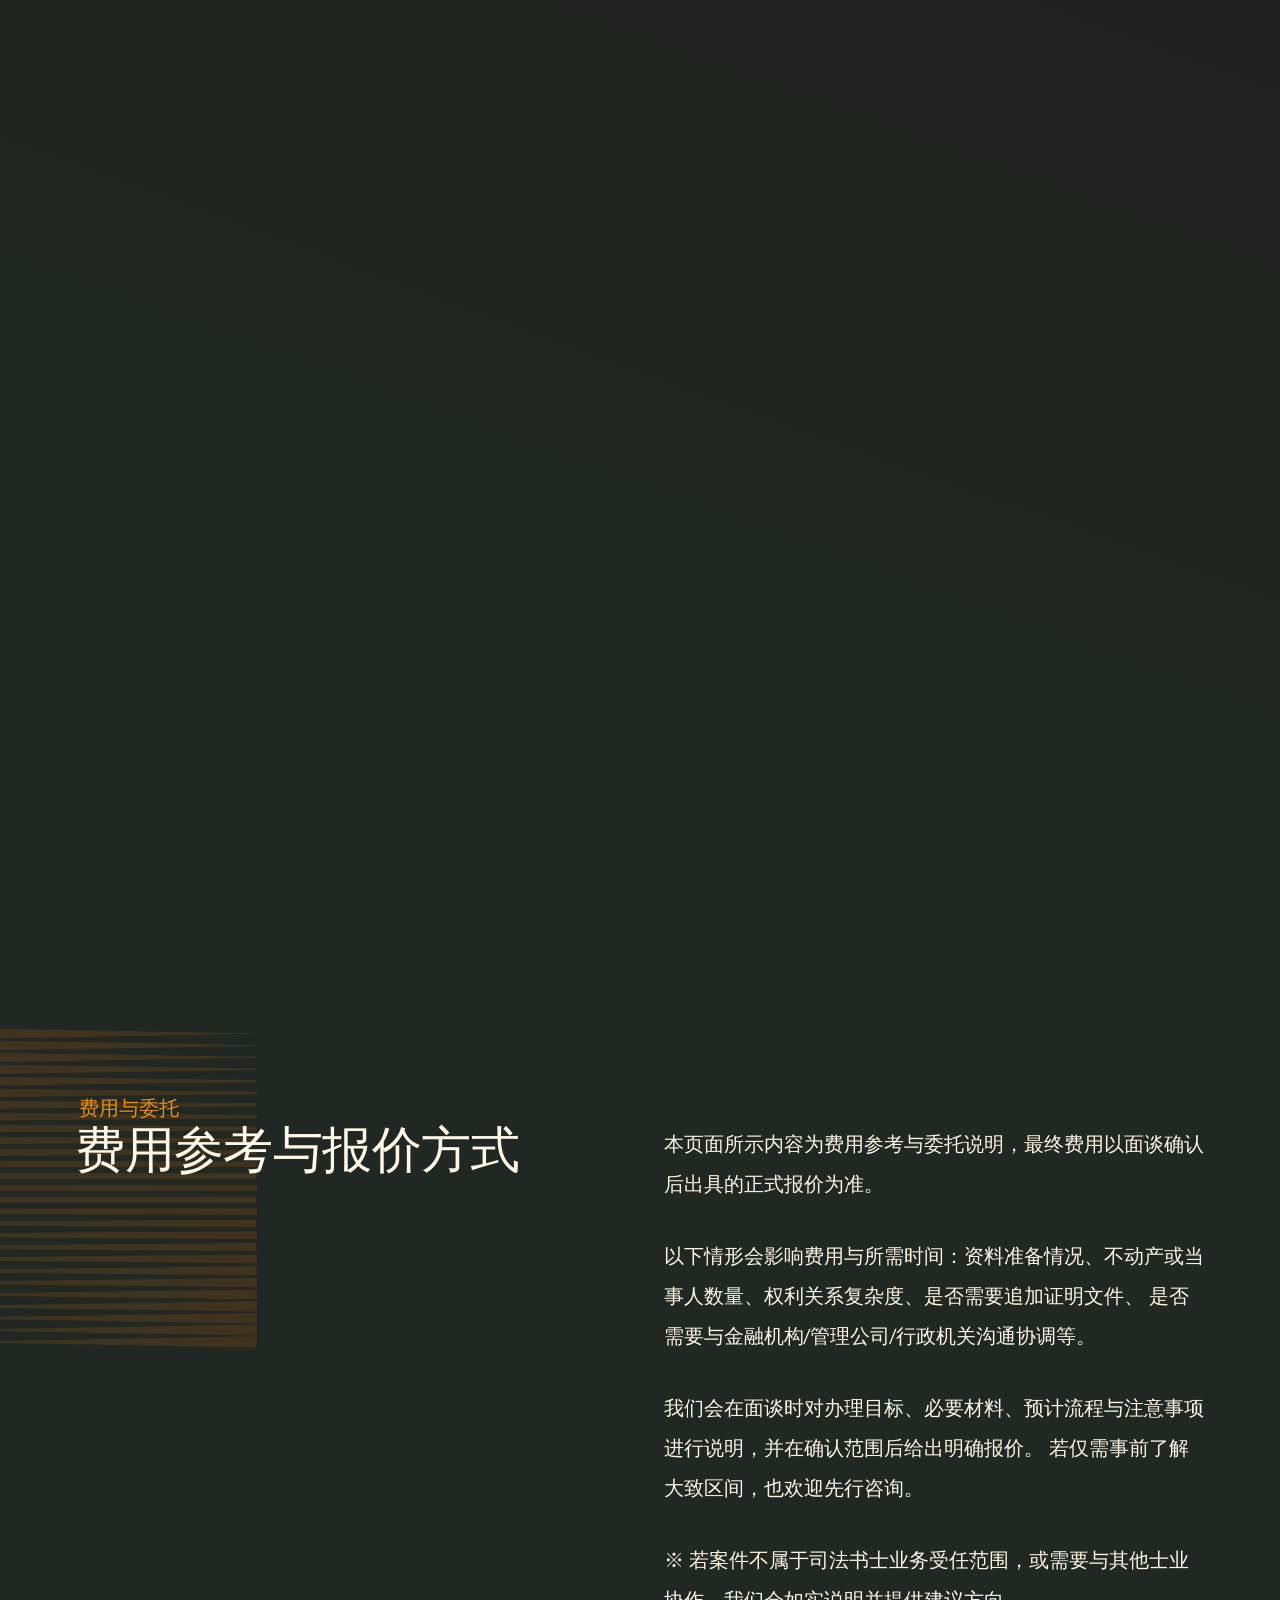
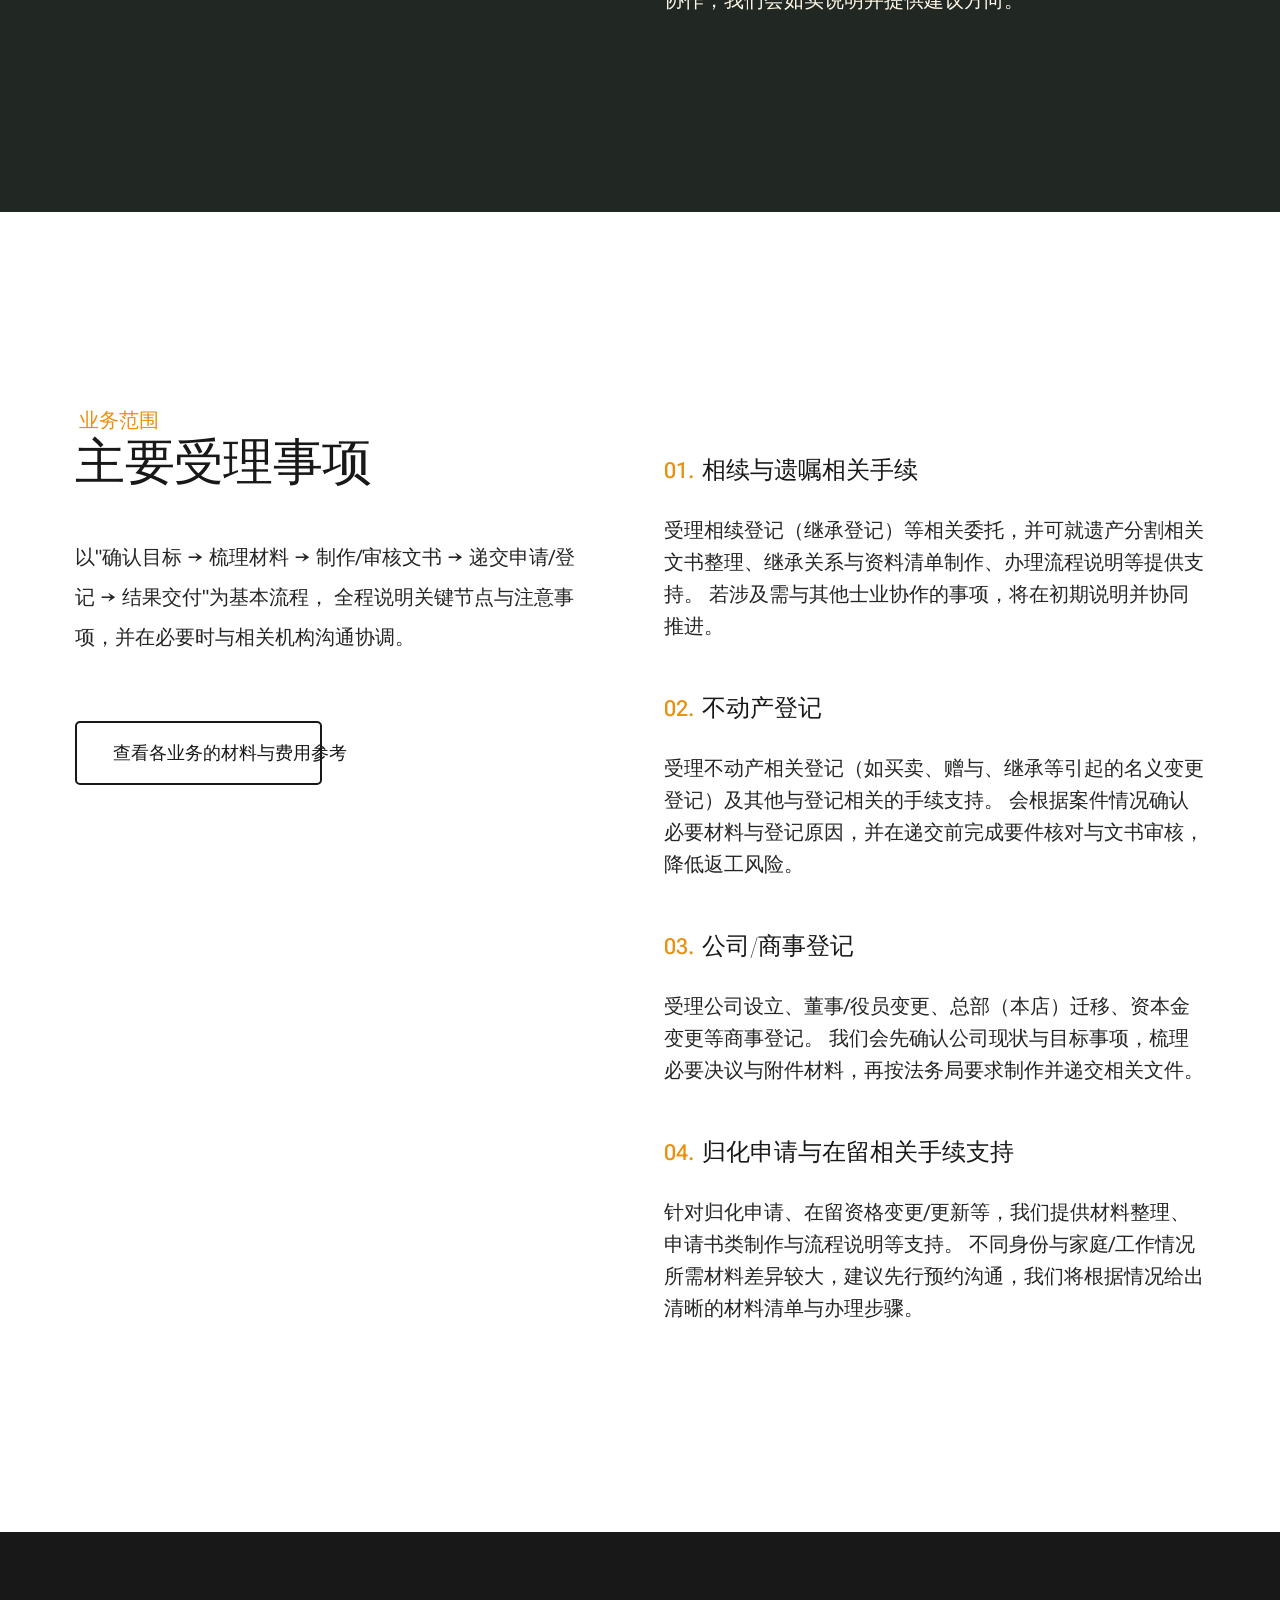
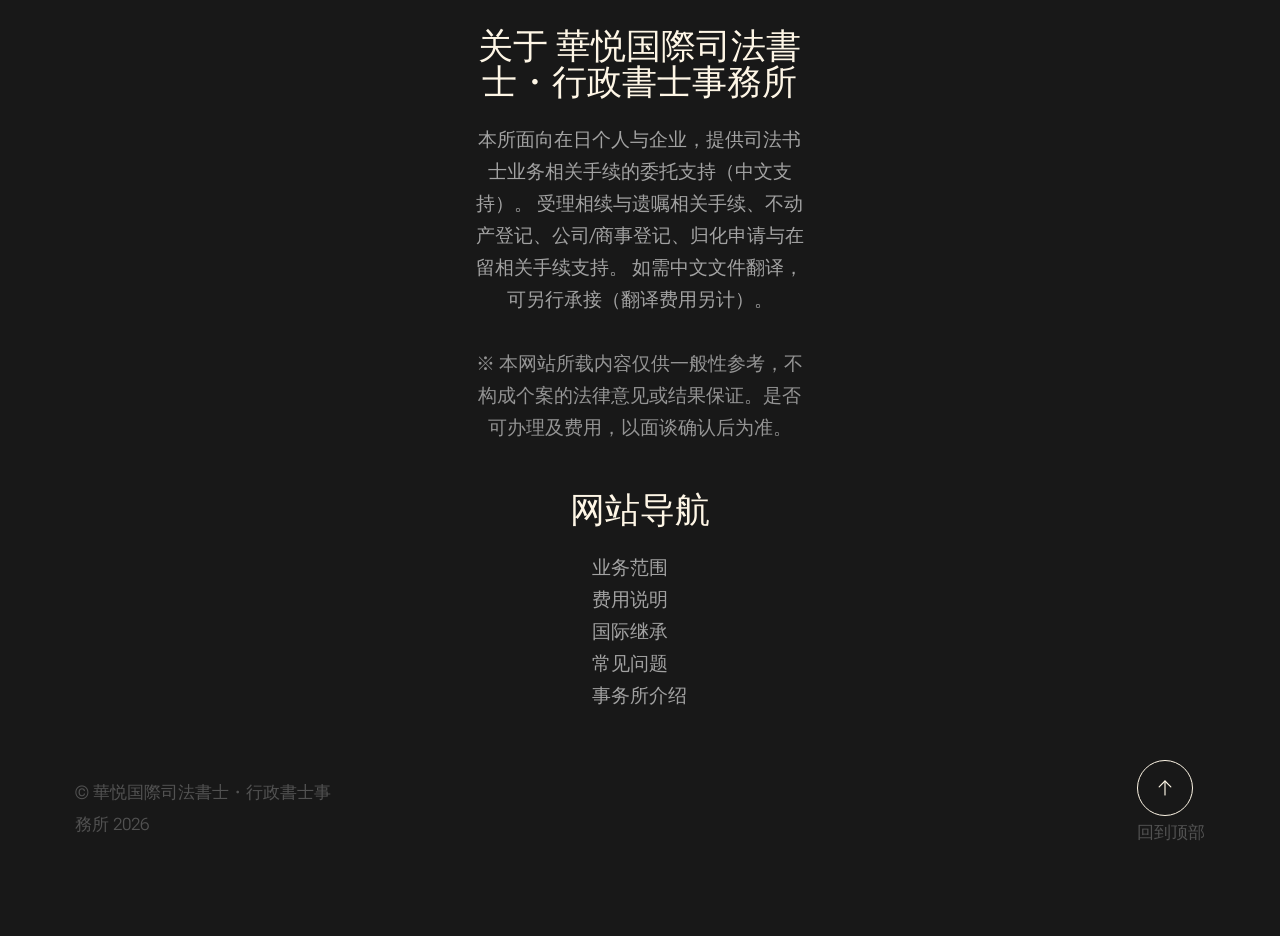
==== site/index.html @ 16d90169 "roolback test msg" ====
<!DOCTYPE html>
<html lang="zh-CN" class="no-js">
<head>

    <!-- basic page needs
    ================================================== -->
    <meta charset="utf-8">
    <meta name="viewport" content="width=device-width, initial-scale=1">

    <title>華悦国際司法書士・行政書士事務所 — 费用参考与委托说明</title>
    <meta name="description" content="華悦国際司法書士・行政書士事務所（中文支持）。提供相续/遗嘱、不动产登记、公司/商事登记、归化申请与在留手续等相关代理与委托支持。费用以面谈后报价为准。">
    <meta name="robots" content="index,follow">

    <script>
        document.documentElement.classList.remove('no-js');
        document.documentElement.classList.add('js');
    </script>

    <!-- CSS
    ================================================== -->
    <link rel="stylesheet" href="css/vendor.css">
    <link rel="stylesheet" href="css/styles.css">

    <!-- favicons
    ================================================== -->
    <link rel="apple-touch-icon" sizes="180x180" href="assets/images/apple-touch-icon.png">
    <link rel="icon" type="image/png" sizes="32x32" href="assets/images/favicon-32x32.png">
    <link rel="icon" type="image/png" sizes="16x16" href="assets/images/favicon-16x16.png">
    <link rel="manifest" href="site.webmanifest">

</head>

<body id="top">

    <!-- preloader
    ================================================== -->
    <div id="preloader">
        <div id="loader" class="dots-fade">
            <div></div>
            <div></div>
            <div></div>
        </div>
    </div>

    <!-- page wrap
    ================================================== -->
    <div id="page" class="s-pagewrap ss-home">

        <!-- # site header
        ================================================== -->
        <header class="s-header">

            <div class="row s-header__inner width-sixteen-col">

                <div class="s-header__block">
                    <div class="s-header__logo">
                        <a class="logo" href="index.html" aria-label="返回首页">
                            <!-- <img src="assets/images/logo.svg" alt="華悦国際司法書士・行政書士事務所"> -->
                            <img src="assets/images/kaetsu_panda_only.svg" alt="華悦国際司法書士・行政書士事務所 标识">
                        </a>
                    </div>

                    <a class="s-header__menu-toggle" href="#0" aria-label="打开菜单"><span><span lang="zh">菜单</span><span lang="ja">メニュー</span></span></a>
                </div> <!-- end s-header__block -->

                <nav class="s-header__nav" aria-label="主导航">

                    <ul class="s-header__menu-links">
                        <li class="current"><a href="index.html"><span lang="zh">首页</span><span lang="ja">ホーム</span></a></li>
                        <li><a href="services.html"><span lang="zh">业务范围</span><span lang="ja">業務範囲</span></a></li>
                        <li><a href="pricing.html"><span lang="zh">费用说明</span><span lang="ja">料金案内</span></a></li>
                        <li><a href="inheritance-international.html"><span lang="zh">国际继承</span><span lang="ja">国際相続</span></a></li>
                        <li><a href="faq.html"><span lang="zh">常见问题</span><span lang="ja">よくある質問</span></a></li>
                        <li><a href="office.html"><span lang="zh">事务所介绍</span><span lang="ja">事務所紹介</span></a></li>
                    </ul>

                    <div class="s-header__contact">
                        <a href="#0" class="btn btn--primary s-header__contact-btn" data-open-consult><span lang="zh">立即咨询</span><span lang="ja">ご相談はこちら</span></a>
                        <button class="lang-switch" type="button"><svg viewBox="0 0 36 36" xmlns="http://www.w3.org/2000/svg"><defs><clipPath id="fc"><circle cx="18" cy="18" r="18"/></clipPath></defs><g clip-path="url(#fc)"><rect x="0" y="0" width="18" height="36" fill="#de2910"/><polygon points="7,6 8.2,9.7 12,9.7 8.9,12 10,15.7 7,13.3 4,15.7 5.1,12 2,9.7 5.8,9.7" fill="#ffde00"/><rect x="18" y="0" width="18" height="36" fill="#fff"/><circle cx="27" cy="18" r="6" fill="#bc002d"/></g></svg></button>
                    </div>

                </nav> <!-- end s-header__nav -->

            </div> <!-- end s-header__inner -->

        </header> <!-- end s-header -->

        <!-- # site main content
        ================================================== -->
        <section id="content" class="s-content">

            <!-- intro
            ----------------------------------------------- -->
            <section id="intro" class="s-intro">

                <div class="row s-intro__content width-sixteen-col">

                    <div class="column lg-12 s-intro__content-inner grid-block">

                        <div class="s-intro__content-text">
                            <div class="s-intro__content-pretitle text-pretitle s-intro__content-title">華悦国際司法書士・行政書士事務所</div>
                        </div> <!-- s-intro__content-text -->

                        <div class="s-intro__content-media">
                            <div class="s-intro__content-media-inner">
                                <!-- <img src="assets/images/intro.jpg" srcset="assets/images/intro.jpg 1x, assets/images/intro.jpg 2x" alt="事务所形象照片"> -->
                                <div class="lines">

                                </div>
                            </div>
                        </div> <!-- s-intro__content-media -->

                        <div class="s-intro__scroll-down">
                            <a href="#about" class="smoothscroll" aria-label="向下滚动了解更多">
                                <div class="scroll-icon">
                                    <svg xmlns="http://www.w3.org/2000/svg" viewBox="0 0 24 24" width="36" height="36" fill="none" stroke="#97b34a" stroke-width="1" stroke-linecap="round" stroke-linejoin="round"><polyline points="7 13 12 18 17 13"></polyline><line x1="12" y1="18" x2="12" y2="6"></line></svg>
                                </div>
                            </a>
                            <!-- <span>我们将协助您解决公司设立、继承等身边常见的法律问题。</span> -->
                        </div> <!-- s-intro__scroll-down -->

                        <div class="s-intro__scroll-down">
                            <a class="marginTop60"><span lang="zh">我们将协助您解决公司设立、继承等身边常见的法律问题。</span><span lang="ja">会社設立・相続など、身近な法律問題の解決をサポートいたします。</span></a>
                        </div>

                    </div> <!-- s-intro__content-inner -->

                </div> <!-- s-intro__content -->

            </section> <!-- end s-intro -->

            <!-- about
            ----------------------------------------------- -->
            <section id="about" class="s-about target-section">

                <div class="row s-about__content width-sixteen-col">
                    <div class="column grid-block grid-section-split">

                        <img src="assets/images/geometric_shape.svg" alt="" class="s-about__content-imgbg">

                        <div class="section-header grid-section-split__header">
                            <div class="text-pretitle"><span lang="zh">费用与委托</span><span lang="ja">料金とご依頼</span></div>
                            <h2 class="text-display-title">
                                <span lang="zh">费用参考与报价方式</span><span lang="ja">料金の目安とお見積り方法</span>
                            </h2>
                        </div> <!-- end section-header -->

                        <div class="s-about__content-main grid-section-split__primary">
                            <p class="attention-getter">
                                <span lang="zh">本页面所示内容为费用参考与委托说明，最终费用以面谈确认后出具的正式报价为准。</span><span lang="ja">本ページの内容は料金の目安とご依頼に関する説明です。最終的な料金は面談確認後の正式なお見積りに基づきます。</span>
                            </p>

                            <p class="attention-getter">
                                <span lang="zh">以下情形会影响费用与所需时间：资料准备情况、不动产或当事人数量、权利关系复杂度、是否需要追加证明文件、
                                是否需要与金融机构/管理公司/行政机关沟通协调等。</span><span lang="ja">以下の事情により、料金と所要時間が変動します：資料の準備状況、不動産または当事者の数、権利関係の複雑さ、追加証明書類の要否、金融機関・管理会社・行政機関との連絡調整の要否など。</span>
                            </p>

                            <p class="attention-getter">
                                <span lang="zh">我们会在面谈时对办理目标、必要材料、预计流程与注意事项进行说明，并在确认范围后给出明确报价。
                                若仅需事前了解大致区间，也欢迎先行咨询。</span><span lang="ja">面談時に手続きの目的、必要書類、予定される流れと注意事項をご説明し、範囲確認後に明確なお見積りをご提示いたします。事前におおよその目安をお知りになりたい場合も、お気軽にご相談ください。</span>
                            </p>

                            <p class="attention-getter" style="margin-bottom: 0;">
                                <span lang="zh">※ 若案件不属于司法书士业务受任范围，或需要与其他士业协作，我们会如实说明并提供建议方向。</span><span lang="ja">※ 案件が司法書士の業務受任範囲外の場合、または他士業との連携が必要な場合は、その旨をご説明し、適切な方向をご案内いたします。</span>
                            </p>
                        </div> <!-- end s-about__content-main -->


                    </div> <!-- content-inner -->
                </div>

            </section> <!-- end s-about -->

            <!-- expertise
            ----------------------------------------------- -->
            <section id="expertise" class="s-expertise">

                <div class="row s-expertise__content width-sixteen-col">
                    <div class="column xl-12 grid-block grid-section-split">

                        <div class="section-header grid-section-split__header">
                            <div class="text-pretitle"><span lang="zh">业务范围</span><span lang="ja">業務範囲</span></div>
                            <h2 class="text-display-title">
                                <span lang="zh">主要受理事项</span><span lang="ja">主な取扱業務</span>
                            </h2>

                            <p class="lead">
                                <span lang="zh">以"确认目标 → 梳理材料 → 制作/审核文书 → 递交申请/登记 → 结果交付"为基本流程，
                                全程说明关键节点与注意事项，并在必要时与相关机构沟通协调。</span><span lang="ja">「目標確認 → 資料整理 → 書類作成・審査 → 申請・登記提出 → 結果交付」を基本フローとし、各段階でのポイントと注意事項をご説明し、必要に応じて関係機関との連絡調整を行います。</span>
                            </p>
                        </div> <!-- end section-header -->

                        <div class="s-expertise__content-main grid-section-split__primary">

                            <div class="grid-list-items list-items show-ctr">
                                <div class="grid-list-items__item list-items__item">
                                    <div class="grid-list-items__title list-items__item-header">
                                        <h3 class="list-items__item-title"><span lang="zh">相续与遗嘱相关手续</span><span lang="ja">相続・遺言関連手続き</span></h3>
                                    </div>
                                    <div class="grid-list-items__text list-items__item-text">
                                        <p>
                                            <span lang="zh">受理相续登记（继承登记）等相关委托，并可就遗产分割相关文书整理、继承关系与资料清单制作、办理流程说明等提供支持。
                                            若涉及需与其他士业协作的事项，将在初期说明并协同推进。</span><span lang="ja">相続登記等のご依頼を承り、遺産分割関連書類の整理、相続関係と資料リストの作成、手続きの流れのご説明などをサポートいたします。他士業との連携が必要な場合は、初期段階でご説明し、協力して進めます。</span>
                                        </p>
                                    </div>
                                </div> <!-- list-item -->

                                <div class="grid-list-items__item list-items__item">
                                    <div class="grid-list-items__title list-items__item-header">
                                        <h3 class="list-items__item-title"><span lang="zh">不动产登记</span><span lang="ja">不動産登記</span></h3>
                                    </div>
                                    <div class="grid-list-items__text list-items__item-text">
                                        <p>
                                            <span lang="zh">受理不动产相关登记（如买卖、赠与、继承等引起的名义变更登记）及其他与登记相关的手续支持。
                                            会根据案件情况确认必要材料与登记原因，并在递交前完成要件核对与文书审核，降低返工风险。</span><span lang="ja">不動産関連の登記（売買・贈与・相続等による名義変更登記など）およびその他の登記関連手続きをサポートいたします。案件の状況に応じて必要書類と登記原因を確認し、提出前に要件チェックと書類審査を行い、やり直しのリスクを低減します。</span>
                                        </p>
                                    </div>
                                </div> <!-- list-expertise__item -->

                                <div class="grid-list-items__item list-items__item">
                                    <div class="grid-list-items__title list-items__item-header">
                                        <h3 class="list-items__item-title"><span lang="zh">公司/商事登记</span><span lang="ja">会社・商業登記</span></h3>
                                    </div>
                                    <div class="grid-list-items__text list-items__item-text">
                                        <p>
                                            <span lang="zh">受理公司设立、董事/役员变更、总部（本店）迁移、资本金变更等商事登记。
                                            我们会先确认公司现状与目标事项，梳理必要决议与附件材料，再按法务局要求制作并递交相关文件。</span><span lang="ja">会社設立、取締役・役員変更、本店移転、資本金変更等の商業登記を承ります。まず会社の現状と目的事項を確認し、必要な決議と添付書類を整理した上で、法務局の要件に従い関連書類を作成・提出いたします。</span>
                                        </p>
                                    </div>
                                </div> <!-- list-expertise__item -->

                                <div class="grid-list-items__item list-items__item">
                                    <div class="grid-list-items__title list-items__item-header">
                                        <h3 class="list-items__item-title"><span lang="zh">归化申请与在留相关手续支持</span><span lang="ja">帰化申請・在留関連手続きサポート</span></h3>
                                    </div>
                                    <div class="grid-list-items__text list-items__item-text">
                                        <p>
                                            <span lang="zh">针对归化申请、在留资格变更/更新等，我们提供材料整理、申请书类制作与流程说明等支持。
                                            不同身份与家庭/工作情况所需材料差异较大，建议先行预约沟通，我们将根据情况给出清晰的材料清单与办理步骤。</span><span lang="ja">帰化申請、在留資格の変更・更新等について、資料整理、申請書類の作成、手続きの流れのご説明などをサポートいたします。身分や家庭・就業状況により必要書類が大きく異なるため、事前のご予約をお勧めします。状況に応じて明確な書類リストと手続きの手順をご案内いたします。</span>
                                        </p>
                                    </div>
                                </div> <!-- list-expertise__item -->

                            </div> <!-- grid-list-items -->
                        </div> <!-- end s-expertise__content-main -->

                        <div class="s-expertise__content-btn grid-section-split__bottom">
                            <a href="services.html" class="btn btn--stroke u-fullwidth"><span lang="zh">查看各业务的材料与费用参考</span><span lang="ja">各業務の必要書類と料金の目安を見る</span></a>
                        </div> <!-- end s-expertise__content-btn -->

                    </div> <!-- end grid-block-->
                </div> <!-- end s-expertise__content -->

            </section> <!-- end s-expertise -->

            <!-- clients
            ----------------------------------------------- -->

        </section> <!-- s-content-->

        <!-- # cta
        ================================================== -->

        <!-- # journal
        ================================================== -->

        <!-- # footer
        ================================================== -->
        <footer class="s-footer">
            <div class="row s-footer__content">
                <div class="column xl-6 lg-6 md-12 s-footer__block s-footer__about">
                    <h3><span lang="zh">关于 華悦国際司法書士・行政書士事務所</span><span lang="ja">華悦国際司法書士・行政書士事務所について</span></h3>
                    <p>
                        <span lang="zh">本所面向在日个人与企业，提供司法书士业务相关手续的委托支持（中文支持）。
                        受理相续与遗嘱相关手续、不动产登记、公司/商事登记、归化申请与在留相关手续支持。
                        如需中文文件翻译，可另行承接（翻译费用另计）。</span><span lang="ja">当事務所は在日の個人および企業向けに、司法書士業務関連手続きの受託サポートを提供しております（中国語対応可）。相続・遺言関連手続き、不動産登記、会社・商業登記、帰化申請・在留関連手続きサポートを承ります。中国語文書の翻訳も別途承ります（翻訳費用は別途）。</span>
                    </p>
                    <p style="margin-top: 0.75rem; opacity: 0.9;">
                        <span lang="zh">※ 本网站所载内容仅供一般性参考，不构成个案的法律意见或结果保证。是否可办理及费用，以面谈确认后为准。</span><span lang="ja">※ 本ウェブサイトの内容は一般的な参考情報であり、個別案件の法的助言や結果を保証するものではありません。対応可否および料金は面談確認後に確定します。</span>
                    </p>
                </div>
                <div class="column xl-3 lg-6 md-12 s-footer__block s-footer__site-links">
                <h3><span lang="zh">网站导航</span><span lang="ja">サイトナビ</span></h3>
                <ul class="link-list">
                    <li><a href="services.html"><span lang="zh">业务范围</span><span lang="ja">業務範囲</span></a></li>
                    <li><a href="pricing.html"><span lang="zh">费用说明</span><span lang="ja">料金案内</span></a></li>
                    <li><a href="inheritance-international.html"><span lang="zh">国际继承</span><span lang="ja">国際相続</span></a></li>
                    <li><a href="faq.html"><span lang="zh">常见问题</span><span lang="ja">よくある質問</span></a></li>
                    <li><a href="office.html"><span lang="zh">事务所介绍</span><span lang="ja">事務所紹介</span></a></li>
                </ul>
                </div>
            </div>

            <div class="row s-footer__bottom">
                <div class="column xl-6 lg-12">
                    <p class="ss-copyright">
                        <span>© 華悦国際司法書士・行政書士事務所 2026</span>
                    </p>
                </div>

                <div class="ss-go-top">
                    <a class="smoothscroll" title="回到顶部" href="#top" aria-label="回到顶部">
                        <svg xmlns="http://www.w3.org/2000/svg" viewBox="0 0 24 24" width="36" height="36" fill="none" stroke="#ffffff" stroke-width="1" stroke-linecap="round" stroke-linejoin="round"><polyline points="17 11 12 6 7 11"></polyline><line x1="12" y1="18" x2="12" y2="6"></line></svg>
                    </a>
                    <span><span lang="zh">回到顶部</span><span lang="ja">トップへ戻る</span></span>
                </div> <!-- end ss-go-top -->
            </div>

        </footer> <!-- end s-footer -->

    </div> <!-- end page-wrap -->

    <!-- Java Script
    ================================================== -->
    <script src="js/plugins.js"></script>
    <script src="js/main.js"></script>
    <script src="js/i18n-switch.js"></script>

</body>
</html>
---- site/css/vendor.css ----
/* ===================================================================
 * Monica Third-party Stylesheets
 * Template Ver. 1.0.0
 * 12-13-2022
 * -------------------------------------------------------------------
 *
 * TOC:
 * # PrismJS
 * # Swiper
 *
 * ------------------------------------------------------------------- */


/* ===================================================================
 * # PrismJS 1.20.0
 *   https://prismjs.com/download.html#themes=prism-okaidia&languages=markup+css+clike+javascript+markup-templating+php 
 *   
 *   okaidia theme for JavaScript, CSS and HTML
 *   Loosely based on Monokai textmate theme by http://www.monokai.nl/
 *   @author ocodia
 * ------------------------------------------------------------------- */
code[class*=language-],
pre[class*=language-] {
  color          : #f8f8f2;
  background     : none;
  text-shadow    : 0 1px rgba(0, 0, 0, 0.3);
  font-family    : var(--font-mono);
  font-size      : calc(var(--text-size) * 0.9444);
  text-align     : left;
  white-space    : pre;
  word-spacing   : normal;
  word-break     : normal;
  word-wrap      : normal;
  line-height    : var(--vspace-1);
  -moz-tab-size  : 4;
  -o-tab-size    : 4;
  tab-size       : 4;
  -webkit-hyphens: none;
  -ms-hyphens    : none;
  hyphens        : none;
}

/* Code blocks */
pre[class*=language-] {
  padding : var(--vspace-0_5) 0 var(--vspace-1);
  margin  : var(--vspace-1) 0;
  overflow: auto;
}

:not(pre)>code[class*=language-],
pre[class*=language-] {
  background: #272822;
}

/* Inline code */
:not(pre)>code[class*=language-] {
  padding    : 0.1em;
  white-space: normal;
}

.token.comment,
.token.prolog,
.token.doctype,
.token.cdata {
  color: slategray;
}

.token.punctuation {
  color: #f8f8f2;
}

.token.namespace {
  opacity: 0.7;
}

.token.property,
.token.tag,
.token.constant,
.token.symbol,
.token.deleted {
  color: #f92672;
}

.token.boolean,
.token.number {
  color: #ae81ff;
}

.token.selector,
.token.attr-name,
.token.string,
.token.char,
.token.builtin,
.token.inserted {
  color: #a6e22e;
}

.token.operator,
.token.entity,
.token.url,
.language-css .token.string,
.style .token.string,
.token.variable {
  color: #f8f8f2;
}

.token.atrule,
.token.attr-value,
.token.function,
.token.class-name {
  color: #e6db74;
}

.token.keyword {
  color: #66d9ef;
}

.token.regex,
.token.important {
  color: #fd971f;
}

.token.important,
.token.bold {
  font-weight: bold;
}

.token.italic {
  font-style: italic;
}

.token.entity {
  cursor: help;
}



/* ===================================================================
 * # Swiper 6.4.5
 *   Most modern mobile touch slider and framework with hardware accelerated transitions
 *   https://swiperjs.com
 *
 *   Copyright 2014-2020 Vladimir Kharlampidi
 *
 *   Released under the MIT License
 *
 *   Released on: December 18, 2020
 * ------------------------------------------------------------------- */
@font-face {
  font-family: "swiper-icons";
  src        : url("data:application/font-woff;charset=utf-8;base64, [base64]//wADZ2x5ZgAAAywAAADMAAAD2MHtryVoZWFkAAABbAAAADAAAAA2E2+eoWhoZWEAAAGcAAAAHwAAACQC9gDzaG10eAAAAigAAAAZAAAArgJkABFsb2NhAAAC0AAAAFoAAABaFQAUGG1heHAAAAG8AAAAHwAAACAAcABAbmFtZQAAA/gAAAE5AAACXvFdBwlwb3N0AAAFNAAAAGIAAACE5s74hXjaY2BkYGAAYpf5Hu/j+W2+MnAzMYDAzaX6QjD6/4//Bxj5GA8AuRwMYGkAPywL13jaY2BkYGA88P8Agx4j+/8fQDYfA1AEBWgDAIB2BOoAeNpjYGRgYNBh4GdgYgABEMnIABJzYNADCQAACWgAsQB42mNgYfzCOIGBlYGB0YcxjYGBwR1Kf2WQZGhhYGBiYGVmgAFGBiQQkOaawtDAoMBQxXjg/wEGPcYDDA4wNUA2CCgwsAAAO4EL6gAAeNpj2M0gyAACqxgGNWBkZ2D4/wMA+xkDdgAAAHjaY2BgYGaAYBkGRgYQiAHyGMF8FgYHIM3DwMHABGQrMOgyWDLEM1T9/w8UBfEMgLzE////P/5//f/V/xv+r4eaAAeMbAxwIUYmIMHEgKYAYjUcsDAwsLKxc3BycfPw8jEQA/[base64]/uznmfPFBNODM2K7MTQ45YEAZqGP81AmGGcF3iPqOop0r1SPTaTbVkfUe4HXj97wYE+yNwWYxwWu4v1ugWHgo3S1XdZEVqWM7ET0cfnLGxWfkgR42o2PvWrDMBSFj/IHLaF0zKjRgdiVMwScNRAoWUoH78Y2icB/yIY09An6AH2Bdu/UB+yxopYshQiEvnvu0dURgDt8QeC8PDw7Fpji3fEA4z/PEJ6YOB5hKh4dj3EvXhxPqH/SKUY3rJ7srZ4FZnh1PMAtPhwP6fl2PMJMPDgeQ4rY8YT6Gzao0eAEA409DuggmTnFnOcSCiEiLMgxCiTI6Cq5DZUd3Qmp10vO0LaLTd2cjN4fOumlc7lUYbSQcZFkutRG7g6JKZKy0RmdLY680CDnEJ+UMkpFFe1RN7nxdVpXrC4aTtnaurOnYercZg2YVmLN/d/gczfEimrE/fs/bOuq29Zmn8tloORaXgZgGa78yO9/cnXm2BpaGvq25Dv9S4E9+5SIc9PqupJKhYFSSl47+Qcr1mYNAAAAeNptw0cKwkAAAMDZJA8Q7OUJvkLsPfZ6zFVERPy8qHh2YER+3i/BP83vIBLLySsoKimrqKqpa2hp6+jq6RsYGhmbmJqZSy0sraxtbO3sHRydnEMU4uR6yx7JJXveP7WrDycAAAAAAAH//wACeNpjYGRgYOABYhkgZgJCZgZNBkYGLQZtIJsFLMYAAAw3ALgAeNolizEKgDAQBCchRbC2sFER0YD6qVQiBCv/H9ezGI6Z5XBAw8CBK/m5iQQVauVbXLnOrMZv2oLdKFa8Pjuru2hJzGabmOSLzNMzvutpB3N42mNgZGBg4GKQYzBhYMxJLMlj4GBgAYow/P/PAJJhLM6sSoWKfWCAAwDAjgbRAAB42mNgYGBkAIIbCZo5IPrmUn0hGA0AO8EFTQAA") format("woff");
  font-weight: 400;
  font-style : normal;
}

:root {
  --swiper-theme-color: #007aff;
}

.swiper-container {
  margin-left : auto;
  margin-right: auto;
  position    : relative;
  overflow    : hidden;
  list-style  : none;
  padding     : 0;
  /* Fix of Webkit flickering */
  z-index     : 1;
}

.swiper-container-vertical>.swiper-wrapper {
  flex-direction: column;
}

.swiper-wrapper {
  position           : relative;
  width              : 100%;
  height             : 100%;
  z-index            : 1;
  display            : flex;
  transition-property: transform;
  box-sizing         : content-box;
}

.swiper-container-android .swiper-slide,
.swiper-wrapper {
  transform: translate3d(0px, 0, 0);
}

.swiper-container-multirow>.swiper-wrapper {
  flex-wrap: wrap;
}

.swiper-container-multirow-column>.swiper-wrapper {
  flex-wrap     : wrap;
  flex-direction: column;
}

.swiper-container-free-mode>.swiper-wrapper {
  transition-timing-function: ease-out;
  margin                    : 0 auto;
}

.swiper-slide {
  flex-shrink        : 0;
  width              : 100%;
  height             : 100%;
  position           : relative;
  transition-property: transform;
}

.swiper-slide-invisible-blank {
  visibility: hidden;
}

/* Auto Height */
.swiper-container-autoheight,
.swiper-container-autoheight .swiper-slide {
  height: auto;
}

.swiper-container-autoheight .swiper-wrapper {
  align-items        : flex-start;
  transition-property: transform, height;
}

/* 3D Effects */
.swiper-container-3d {
  perspective: 1200px;
}

.swiper-container-3d .swiper-wrapper,
.swiper-container-3d .swiper-slide,
.swiper-container-3d .swiper-slide-shadow-left,
.swiper-container-3d .swiper-slide-shadow-right,
.swiper-container-3d .swiper-slide-shadow-top,
.swiper-container-3d .swiper-slide-shadow-bottom,
.swiper-container-3d .swiper-cube-shadow {
  transform-style: preserve-3d;
}

.swiper-container-3d .swiper-slide-shadow-left,
.swiper-container-3d .swiper-slide-shadow-right,
.swiper-container-3d .swiper-slide-shadow-top,
.swiper-container-3d .swiper-slide-shadow-bottom {
  position      : absolute;
  left          : 0;
  top           : 0;
  width         : 100%;
  height        : 100%;
  pointer-events: none;
  z-index       : 10;
}

.swiper-container-3d .swiper-slide-shadow-left {
  background-image: linear-gradient(to left, rgba(0, 0, 0, 0.5), rgba(0, 0, 0, 0));
}

.swiper-container-3d .swiper-slide-shadow-right {
  background-image: linear-gradient(to right, rgba(0, 0, 0, 0.5), rgba(0, 0, 0, 0));
}

.swiper-container-3d .swiper-slide-shadow-top {
  background-image: linear-gradient(to top, rgba(0, 0, 0, 0.5), rgba(0, 0, 0, 0));
}

.swiper-container-3d .swiper-slide-shadow-bottom {
  background-image: linear-gradient(to bottom, rgba(0, 0, 0, 0.5), rgba(0, 0, 0, 0));
}

/* CSS Mode */
.swiper-container-css-mode>.swiper-wrapper {
  overflow          : auto;
  scrollbar-width   : none;
  /* For Firefox */
  -ms-overflow-style: none;
  /* For Internet Explorer and Edge */
}

.swiper-container-css-mode>.swiper-wrapper::-webkit-scrollbar {
  display: none;
}

.swiper-container-css-mode>.swiper-wrapper>.swiper-slide {
  scroll-snap-align: start start;
}

.swiper-container-horizontal.swiper-container-css-mode>.swiper-wrapper {
  -ms-scroll-snap-type: x mandatory;
  scroll-snap-type    : x mandatory;
}

.swiper-container-vertical.swiper-container-css-mode>.swiper-wrapper {
  -ms-scroll-snap-type: y mandatory;
  scroll-snap-type    : y mandatory;
}

:root {
  --swiper-navigation-size   : 44px;
  /*
    --swiper-navigation-color: var(--swiper-theme-color);
    */
}

.swiper-button-prev,
.swiper-button-next {
  position       : absolute;
  top            : 50%;
  width          : calc(var(--swiper-navigation-size) / 44 * 27);
  height         : var(--swiper-navigation-size);
  margin-top     : calc(-1 * var(--swiper-navigation-size) / 2);
  z-index        : 10;
  cursor         : pointer;
  display        : flex;
  align-items    : center;
  justify-content: center;
  color          : var(--swiper-navigation-color, var(--swiper-theme-color));
}

.swiper-button-prev.swiper-button-disabled,
.swiper-button-next.swiper-button-disabled {
  opacity       : 0.35;
  cursor        : auto;
  pointer-events: none;
}

.swiper-button-prev:after,
.swiper-button-next:after {
  font-family   : swiper-icons;
  font-size     : var(--swiper-navigation-size);
  text-transform: none !important;
  letter-spacing: 0;
  text-transform: none;
  font-variant  : initial;
  line-height   : 1;
}

.swiper-button-prev,
.swiper-container-rtl .swiper-button-next {
  left : 10px;
  right: auto;
}

.swiper-button-prev:after,
.swiper-container-rtl .swiper-button-next:after {
  content: "prev";
}

.swiper-button-next,
.swiper-container-rtl .swiper-button-prev {
  right: 10px;
  left : auto;
}

.swiper-button-next:after,
.swiper-container-rtl .swiper-button-prev:after {
  content: "next";
}

.swiper-button-prev.swiper-button-white,
.swiper-button-next.swiper-button-white {
  --swiper-navigation-color: #ffffff;
}

.swiper-button-prev.swiper-button-black,
.swiper-button-next.swiper-button-black {
  --swiper-navigation-color: #000000;
}

.swiper-button-lock {
  display: none;
}

:root {
  /*
    --swiper-pagination-color: var(--swiper-theme-color);
    */
}

.swiper-pagination {
  position  : absolute;
  text-align: center;
  transition: 300ms opacity;
  transform : translate3d(0, 0, 0);
  z-index   : 10;
}

.swiper-pagination.swiper-pagination-hidden {
  opacity: 0;
}

/* Common Styles */
.swiper-pagination-fraction,
.swiper-pagination-custom,
.swiper-container-horizontal>.swiper-pagination-bullets {
  bottom: 10px;
  left  : 0;
  width : 100%;
}

/* Bullets */
.swiper-pagination-bullets-dynamic {
  overflow : hidden;
  font-size: 0;
}

.swiper-pagination-bullets-dynamic .swiper-pagination-bullet {
  transform: scale(0.33);
  position : relative;
}

.swiper-pagination-bullets-dynamic .swiper-pagination-bullet-active {
  transform: scale(1);
}

.swiper-pagination-bullets-dynamic .swiper-pagination-bullet-active-main {
  transform: scale(1);
}

.swiper-pagination-bullets-dynamic .swiper-pagination-bullet-active-prev {
  transform: scale(0.66);
}

.swiper-pagination-bullets-dynamic .swiper-pagination-bullet-active-prev-prev {
  transform: scale(0.33);
}

.swiper-pagination-bullets-dynamic .swiper-pagination-bullet-active-next {
  transform: scale(0.66);
}

.swiper-pagination-bullets-dynamic .swiper-pagination-bullet-active-next-next {
  transform: scale(0.33);
}

.swiper-pagination-bullet {
  width        : 8px;
  height       : 8px;
  display      : inline-block;
  border-radius: 100%;
  background   : #000;
  opacity      : 0.2;
}

button.swiper-pagination-bullet {
  border            : none;
  margin            : 0;
  padding           : 0;
  box-shadow        : none;
  -webkit-appearance: none;
  -moz-appearance   : none;
  appearance        : none;
}

.swiper-pagination-clickable .swiper-pagination-bullet {
  cursor: pointer;
}

.swiper-pagination-bullet-active {
  opacity   : 1;
  background: var(--swiper-pagination-color, var(--swiper-theme-color));
}

.swiper-container-vertical>.swiper-pagination-bullets {
  right    : 10px;
  top      : 50%;
  transform: translate3d(0px, -50%, 0);
}

.swiper-container-vertical>.swiper-pagination-bullets .swiper-pagination-bullet {
  margin : 6px 0;
  display: block;
}

.swiper-container-vertical>.swiper-pagination-bullets.swiper-pagination-bullets-dynamic {
  top      : 50%;
  transform: translateY(-50%);
  width    : 8px;
}

.swiper-container-vertical>.swiper-pagination-bullets.swiper-pagination-bullets-dynamic .swiper-pagination-bullet {
  display   : inline-block;
  transition: 200ms transform, 200ms top;
}

.swiper-container-horizontal>.swiper-pagination-bullets .swiper-pagination-bullet {
  margin: 0 4px;
}

.swiper-container-horizontal>.swiper-pagination-bullets.swiper-pagination-bullets-dynamic {
  left       : 50%;
  transform  : translateX(-50%);
  white-space: nowrap;
}

.swiper-container-horizontal>.swiper-pagination-bullets.swiper-pagination-bullets-dynamic .swiper-pagination-bullet {
  transition: 200ms transform, 200ms left;
}

.swiper-container-horizontal.swiper-container-rtl>.swiper-pagination-bullets-dynamic .swiper-pagination-bullet {
  transition: 200ms transform, 200ms right;
}

/* Progress */
.swiper-pagination-progressbar {
  background: rgba(0, 0, 0, 0.25);
  position  : absolute;
}

.swiper-pagination-progressbar .swiper-pagination-progressbar-fill {
  background      : var(--swiper-pagination-color, var(--swiper-theme-color));
  position        : absolute;
  left            : 0;
  top             : 0;
  width           : 100%;
  height          : 100%;
  transform       : scale(0);
  transform-origin: left top;
}

.swiper-container-rtl .swiper-pagination-progressbar .swiper-pagination-progressbar-fill {
  transform-origin: right top;
}

.swiper-container-horizontal>.swiper-pagination-progressbar,
.swiper-container-vertical>.swiper-pagination-progressbar.swiper-pagination-progressbar-opposite {
  width : 100%;
  height: 4px;
  left  : 0;
  top   : 0;
}

.swiper-container-vertical>.swiper-pagination-progressbar,
.swiper-container-horizontal>.swiper-pagination-progressbar.swiper-pagination-progressbar-opposite {
  width : 4px;
  height: 100%;
  left  : 0;
  top   : 0;
}

.swiper-pagination-white {
  --swiper-pagination-color: #ffffff;
}

.swiper-pagination-black {
  --swiper-pagination-color: #000000;
}

.swiper-pagination-lock {
  display: none;
}

/* Scrollbar */
.swiper-scrollbar {
  border-radius   : 10px;
  position        : relative;
  -ms-touch-action: none;
  background      : rgba(0, 0, 0, 0.1);
}

.swiper-container-horizontal>.swiper-scrollbar {
  position: absolute;
  left    : 1%;
  bottom  : 3px;
  z-index : 50;
  height  : 5px;
  width   : 98%;
}

.swiper-container-vertical>.swiper-scrollbar {
  position: absolute;
  right   : 3px;
  top     : 1%;
  z-index : 50;
  width   : 5px;
  height  : 98%;
}

.swiper-scrollbar-drag {
  height       : 100%;
  width        : 100%;
  position     : relative;
  background   : rgba(0, 0, 0, 0.5);
  border-radius: 10px;
  left         : 0;
  top          : 0;
}

.swiper-scrollbar-cursor-drag {
  cursor: move;
}

.swiper-scrollbar-lock {
  display: none;
}

.swiper-zoom-container {
  width          : 100%;
  height         : 100%;
  display        : flex;
  justify-content: center;
  align-items    : center;
  text-align     : center;
}

.swiper-zoom-container>img,
.swiper-zoom-container>svg,
.swiper-zoom-container>canvas {
  max-width    : 100%;
  max-height   : 100%;
  -o-object-fit: contain;
  object-fit   : contain;
}

.swiper-slide-zoomed {
  cursor: move;
}

/* Preloader */
:root {
  /*
    --swiper-preloader-color: var(--swiper-theme-color);
    */
}

.swiper-lazy-preloader {
  width            : 42px;
  height           : 42px;
  position         : absolute;
  left             : 50%;
  top              : 50%;
  margin-left      : -21px;
  margin-top       : -21px;
  z-index          : 10;
  transform-origin : 50%;
  -webkit-animation: swiper-preloader-spin 1s infinite linear;
  animation        : swiper-preloader-spin 1s infinite linear;
  box-sizing       : border-box;
  border           : 4px solid var(--swiper-preloader-color, var(--swiper-theme-color));
  border-radius    : 50%;
  border-top-color : transparent;
}

.swiper-lazy-preloader-white {
  --swiper-preloader-color: #fff;
}

.swiper-lazy-preloader-black {
  --swiper-preloader-color: #000;
}

@-webkit-keyframes swiper-preloader-spin {
  100% {
    transform: rotate(360deg);
  }
}

@keyframes swiper-preloader-spin {
  100% {
    transform: rotate(360deg);
  }
}

/* a11y */
.swiper-container .swiper-notification {
  position      : absolute;
  left          : 0;
  top           : 0;
  pointer-events: none;
  opacity       : 0;
  z-index       : -1000;
}

.swiper-container-fade.swiper-container-free-mode .swiper-slide {
  transition-timing-function: ease-out;
}

.swiper-container-fade .swiper-slide {
  pointer-events     : none;
  transition-property: opacity;
}

.swiper-container-fade .swiper-slide .swiper-slide {
  pointer-events: none;
}

.swiper-container-fade .swiper-slide-active,
.swiper-container-fade .swiper-slide-active .swiper-slide-active {
  pointer-events: auto;
}

.swiper-container-cube {
  overflow: visible;
}

.swiper-container-cube .swiper-slide {
  pointer-events             : none;
  -webkit-backface-visibility: hidden;
  backface-visibility        : hidden;
  z-index                    : 1;
  visibility                 : hidden;
  transform-origin           : 0 0;
  width                      : 100%;
  height                     : 100%;
}

.swiper-container-cube .swiper-slide .swiper-slide {
  pointer-events: none;
}

.swiper-container-cube.swiper-container-rtl .swiper-slide {
  transform-origin: 100% 0;
}

.swiper-container-cube .swiper-slide-active,
.swiper-container-cube .swiper-slide-active .swiper-slide-active {
  pointer-events: auto;
}

.swiper-container-cube .swiper-slide-active,
.swiper-container-cube .swiper-slide-next,
.swiper-container-cube .swiper-slide-prev,
.swiper-container-cube .swiper-slide-next+.swiper-slide {
  pointer-events: auto;
  visibility    : visible;
}

.swiper-container-cube .swiper-slide-shadow-top,
.swiper-container-cube .swiper-slide-shadow-bottom,
.swiper-container-cube .swiper-slide-shadow-left,
.swiper-container-cube .swiper-slide-shadow-right {
  z-index                    : 0;
  -webkit-backface-visibility: hidden;
  backface-visibility        : hidden;
}

.swiper-container-cube .swiper-cube-shadow {
  position  : absolute;
  left      : 0;
  bottom    : 0px;
  width     : 100%;
  height    : 100%;
  background: #000;
  opacity   : 0.6;
  filter    : blur(50px);
  z-index   : 0;
}

.swiper-container-flip {
  overflow: visible;
}

.swiper-container-flip .swiper-slide {
  pointer-events             : none;
  -webkit-backface-visibility: hidden;
  backface-visibility        : hidden;
  z-index                    : 1;
}

.swiper-container-flip .swiper-slide .swiper-slide {
  pointer-events: none;
}

.swiper-container-flip .swiper-slide-active,
.swiper-container-flip .swiper-slide-active .swiper-slide-active {
  pointer-events: auto;
}

.swiper-container-flip .swiper-slide-shadow-top,
.swiper-container-flip .swiper-slide-shadow-bottom,
.swiper-container-flip .swiper-slide-shadow-left,
.swiper-container-flip .swiper-slide-shadow-right {
  z-index                    : 0;
  -webkit-backface-visibility: hidden;
  backface-visibility        : hidden;
}
---- site/css/styles.css ----
@charset "UTF-8";
/* =================================================================== 
 * Monica Main Stylesheet
 * Template Ver. 1.0.0
 * 12-13-2022
 * ------------------------------------------------------------------
 *
 * TOC:
 * # SETTINGS
 *		## fonts
 *    	## colors
 *	  	## spacing and typescale
 *		## grid variables
 * # CSS RESET
 * # GRID
 *		## extra large devices
 *		## large devices
 *		## medium devices 
 *		## tablet devices
 *		## mobile devices
 *		## small mobile devices
 *		## additional column stackpoints 
 * # BASE SETUP
 * # UTILITY CLASSES
 * # TYPOGRAPHY 
 *		## additional typography & helper classes
 *		## lists
 *		## media 
 *		## spacing
 * # PRELOADER
 *		## page loaded
 * # FORM 
 *		## style placeholder text
 *		## change autocomplete styles in Chrome
 * # BUTTONS
 * # TABLE
 * # COMPONENTS
 *		## pagination 
 *		## alert box 
 *		## skillbars
 *		## stats tabs
 * # PROJECT-WIDE SHARED STYLES
 *		## list items
 *		## social list
 *		## blog card
 *		## testimonials
 *		## swiper overrides
 * # GRID-BASED LAYOUTS
 *		## grid block
 *		## list grid
 * # PAGE WRAP
 * # SITE HEADER
 *		## logo
 *		## main navigation
 *		## mobile menu toggle
 * # PAGEHEADER & PAGECONTENT
 * # INTRO
 *		## intro content
 *		## intro scroll down
 *		## intro transitions
 * # ABOUT
 * # EXPERTISE
 * # CLIENTS
 *		## clients list
 * # CTA
 * # JOURNAL
 * # FOOTER
 *		## newsletter
 *		## copyright
 *		## go top
 * # BLOG STYLES 
 * # PAGE STYLES 
 *		## services page
 *		## contact page
 *
 * ------------------------------------------------------------------ */


/* ===================================================================
 * # SETTINGS
 *
 *
 * ------------------------------------------------------------------- */

/* ------------------------------------------------------------------- 
 * ## fonts 
 * ------------------------------------------------------------------- */
@import url("https://fonts.googleapis.com/css2?family=DM+Serif+Display&family=Roboto+Flex:opsz,wght@8..144,300;8..144,400;8..144,500;8..144,600&display=swap");

:root {
	--font-1: "Roboto Flex", sans-serif;
	--font-2: "DM Serif Display", Serif;

  /* monospace
   */
	--font-mono: Consolas, "Andale Mono", Courier, "Courier New", monospace;
}

/* ------------------------------------------------------------------- 
 * ## colors
 * ------------------------------------------------------------------- */
:root {
  /* color-1(#EA9010)
   * color-2(#343D35)
   * color-3(#FEF5E4)
   */
	--color-1: hsla(35, 87%, 49%, 1);
	--color-2: hsla(127, 8%, 22%, 1);
	--color-3: hsla(39, 93%, 95%, 1);

  /* theme color variations
   */
	--color-1-lightest             : hsla(35, 87%, 96%, 1);
	--color-1-lighter              : hsla(35, 87%, 69%, 1);
	--color-1-light                : hsla(35, 87%, 59%, 1);
	--color-1-dark                 : hsla(35, 87%, 39%, 1);
	--color-1-darker               : hsla(35, 87%, 29%, 1);
	--color-1-darkest              : hsla(35, 87%, 10%, 1);

	--color-2-lightest             : hsla(127, 8%, 55%, 1);
	--color-2-lighter              : hsla(127, 8%, 42%, 1);
	--color-2-light                : hsla(127, 8%, 32%, 1);
	--color-2-dark                 : hsla(127, 8%, 14%, 1);
	--color-2-darker               : hsla(127, 8%, 2%, 1);
	
	--color-3-light                : hsla(39, 93%, 100%, 1);
	--color-3-dark                 : hsla(39, 93%, 85%, 1);
	--color-3-darker               : hsla(39, 93%, 75%, 1);

  /* feedback colors
   * color-error(#ffd1d2), color-success(#c8e675), 
   * color-info(#d7ecfb), color-notice(#fff099)
   */
	--color-error                  : hsla(359, 100%, 91%, 1);
	--color-success                : hsla(76, 69%, 68%, 1);
	--color-info                   : hsla(205, 82%, 91%, 1);
	--color-notice                 : hsla(51, 100%, 80%, 1);
	--color-error-content          : hsla(359, 50%, 50%, 1);
	--color-success-content        : hsla(76, 29%, 28%, 1);
	--color-info-content           : hsla(205, 32%, 31%, 1);
	--color-notice-content         : hsla(51, 30%, 30%, 1);

  /* shades 
   * generated using 
   * Tint & Shade Generator 
   * (https                     ://maketintsandshades.com/)
   */
	--color-black                  : #000000;
	--color-gray-19                : #121212;
	--color-gray-18                : #242525;
	--color-gray-17                : #363737;
	--color-gray-16                : #484949;
	--color-gray-15                : #5b5c5c;
	--color-gray-14                : #6d6e6e;
	--color-gray-13                : #7f8080;
	--color-gray-12                : #919292;
	--color-gray-11                : #a3a5a5;
	--color-gray-10                : #b5b7b7;
	--color-gray-9                 : #bcbebe;
	--color-gray-8                 : #c4c5c5;
	--color-gray-7                 : #cbcdcd;
	--color-gray-6                 : #d3d4d4;
	--color-gray-5                 : #dadbdb;
	--color-gray-4                 : #e1e2e2;
	--color-gray-3                 : #e9e9e9;
	--color-gray-2                 : #f0f1f1;
	--color-gray-1                 : #f8f8f8;
	--color-white                  : #ffffff;

  /* text
   */
	--color-text                   : var(--color-gray-18);
	--color-text-dark              : #181818;
	--color-text-light             : var(--color-gray-14);
	--color-placeholder            : var(--color-gray-12);

  /* link
   */
	--color-link                   : var(--color-1);
	--color-link-hover             : var(--color-2-lighter);
	--color-link-active            : var(--color-2-lighter);

  /* buttons
   */
	--color-btn                    : var(--color-gray-4);
	--color-btn-text               : var(--color-text);
	--color-btn-hover              : var(--color-gray-5);
	--color-btn-hover-text         : var(--color-text);
	--color-btn-primary            : var(--color-1);
	--color-btn-primary-text       : var(--color-2-dark);
	--color-btn-primary-hover      : var(--color-1-light);
	--color-btn-primary-hover-text : var(--color-2-dark);
	--color-btn-stroke             : var(--color-text-dark);
	--color-btn-stroke-text        : var(--color-text-dark);
	--color-btn-stroke-hover       : var(--color-text-dark);
	--color-btn-stroke-hover-text  : var(--color-white);

  /* preloader
   */
	--color-preloader-bg           : var(--color-2-dark);
	--color-loader                 : var(--color-white);
	--color-loader-light           : var(--color-2-light);

  /* others
   */
	--color-body                   : white;
	--color-border                 : rgba(0, 0, 0, .1);
	--border-radius                : 5px;
}

/* ------------------------------------------------------------------- 
 * ## spacing and typescale
 * ------------------------------------------------------------------- */
:root {
  /* spacing
   * base font size: 20px 
   * vertical space unit : 32px
   */
	--base-size        : 62.5%;
	--multiplier       : 1;
	--base-font-size   : calc(2rem * var(--multiplier));
	--space            : calc(3.2rem * var(--multiplier));

  /* vertical spacing 
   */
	--vspace-0_125     : calc(0.125 * var(--space));
	--vspace-0_25      : calc(0.25 * var(--space));
	--vspace-0_375     : calc(0.375 * var(--space));
	--vspace-0_5       : calc(0.5 * var(--space));
	--vspace-0_625     : calc(0.625 * var(--space));
	--vspace-0_75      : calc(0.75 * var(--space));
	--vspace-0_875     : calc(0.875 * var(--space));
	--vspace-1         : calc(var(--space));
	--vspace-1_25      : calc(1.25 * var(--space));
	--vspace-1_5       : calc(1.5 * var(--space));
	--vspace-1_75      : calc(1.75 * var(--space));
	--vspace-2         : calc(2 * var(--space));
	--vspace-2_5       : calc(2.5 * var(--space));
	--vspace-3         : calc(3 * var(--space));
	--vspace-3_5       : calc(3.5 * var(--space));
	--vspace-4         : calc(4 * var(--space));
	--vspace-4_5       : calc(4.5 * var(--space));
	--vspace-5         : calc(5 * var(--space));
	--vspace-5_5       : calc(5.5 * var(--space));
	--vspace-6         : calc(6 * var(--space));
	--vspace-6_5       : calc(6.5 * var(--space));
	--vspace-7         : calc(7 * var(--space));
	--vspace-7_5       : calc(7.5 * var(--space));
	--vspace-8         : calc(8 * var(--space));
	--vspace-8_5       : calc(8.5 * var(--space));
	--vspace-9         : calc(9 * var(--space));
	--vspace-9_5       : calc(9.5 * var(--space));
	--vspace-10        : calc(10 * var(--space));

  /* type scale
   * ratio 1        :2 | base: 20px
   * -------------------------------------------------------
   *
   * --text-huge-3    = (148.60px)
   * --text-huge-2    = (123.83px)
   * --text-huge-1    = (103.20px)
   * --text-display-3 = (86.00px)
   * --text-display-2 = (71.66px)
   * --text-display-1 = (59.72px)
   * --text-xxxl      = (49.77px)
   * --text-xxl       = (41.47px)
   * --text-xl        = (34.56px)
   * --text-lg        = (28.80px)
   * --text-md        = (24.00px)
   * --text-size      = (20.00px) BASE
   * --text-sm        = (16.67px)
   * --text-xs        = (13.89px)
   *
   * ---------------------------------------------------------
   */
	--text-scale-ratio : 1.2;
	--text-size        : var(--base-font-size);
	--text-xs          : calc((var(--text-size) / var(--text-scale-ratio)) / var(--text-scale-ratio));
	--text-sm          : calc(var(--text-xs) * var(--text-scale-ratio));
	--text-md          : calc(var(--text-sm) * var(--text-scale-ratio) * var(--text-scale-ratio));
	--text-lg          : calc(var(--text-md) * var(--text-scale-ratio));
	--text-xl          : calc(var(--text-lg) * var(--text-scale-ratio));
	--text-xxl         : calc(var(--text-xl) * var(--text-scale-ratio));
	--text-xxxl        : calc(var(--text-xxl) * var(--text-scale-ratio));
	--text-display-1   : calc(var(--text-xxxl) * var(--text-scale-ratio));
	--text-display-2   : calc(var(--text-display-1) * var(--text-scale-ratio));
	--text-display-3   : calc(var(--text-display-2) * var(--text-scale-ratio));
	--text-huge-1      : calc(var(--text-display-3) * var(--text-scale-ratio));
	--text-huge-2      : calc(var(--text-huge-1) * var(--text-scale-ratio));
	--text-huge-3      : calc(var(--text-huge-2) * var(--text-scale-ratio));

  /* default button height
   */
	--vspace-btn       : var(--vspace-2);
}

/* on mobile devices below 600px, change the value of '--multiplier' 
 * to adjust the values of base font size and vertical space unit.
 */
@media screen and (max-width: 600px) {
	:root {
		--multiplier: .9375;
	}
}

/* ------------------------------------------------------------------- 
 * ## grid variables
 * ------------------------------------------------------------------- */
:root {
  
  /* widths for rows and containers
   */
	--width-sixteen-cols: 1760px;
	--width-default     : 1320px;
	--width-wide        : 1600px;
	--width-wider       : 1800px;
	--width-narrow      : 1200px;
	--width-narrower    : 1000px;
	--width-narrowest   : 800px;
	--width-full        : 100%;
	--width-grid-max    : var(--width-default);

  /* gutter
   */
	--gutter            : 2.4rem;
}

/* on large screen devices
 */
@media screen and (max-width: 1000px) {
	:root {
		--gutter: 2.2rem;
	}
}

/* on small devices
 */
@media screen and (max-width: 600px) {
	:root {
		--gutter: 1rem;
	}
}



/* ====================================================================
 * # CSS RESET
 *
 *
 * --------------------------------------------------------------------
 * http://meyerweb.com/eric/tools/css/reset/ 
 * v2.0 | 20110126
 * License: none (public domain)
 * -------------------------------------------------------------------- */
html,
body,
div,
span,
applet,
object,
iframe,
h1,
h2,
h3,
h4,
h5,
h6,
p,
blockquote,
pre,
a,
abbr,
acronym,
address,
big,
cite,
code,
del,
dfn,
em,
img,
ins,
kbd,
q,
s,
samp,
small,
strike,
strong,
sub,
sup,
tt,
var,
b,
u,
i,
center,
dl,
dt,
dd,
ol,
ul,
li,
fieldset,
form,
label,
legend,
table,
caption,
tbody,
tfoot,
thead,
tr,
th,
td,
article,
aside,
canvas,
details,
embed,
figure,
figcaption,
footer,
header,
hgroup,
menu,
nav,
output,
ruby,
section,
summary,
time,
mark,
audio,
video {
	margin        : 0;
	padding       : 0;
	border        : 0;
	font-size     : 100%;
	font          : inherit;
	vertical-align: baseline;
}

/* HTML5 display-role reset for older browsers */
article,
aside,
details,
figcaption,
figure,
footer,
header,
hgroup,
menu,
nav,
section {
	display: block;
}

body {
	line-height: 1;
}

ol,
ul {
	list-style: none;
}

blockquote,
q {
	quotes: none;
}

blockquote:before,
blockquote:after,
q:before,
q:after {
	content: "";
	content: none;
}

table {
	border-collapse: collapse;
	border-spacing : 0;
}


/* ===================================================================
 * # GRID v5.0.0
 *
 *
 * -------------------------------------------------------------------
 * - Grid system based on the flex display property.
 *
 * - Grid breakpoints are based on MAXIMUM WIDTH media queries, 
 *   meaning they apply to that one breakpoint and ALL THOSE BELOW IT.
 *
 * - Grid columns without a specified width will automatically layout 
 *   as equal width columns.
 *
 * - On viewports 400px and below, all grid columns will stacked 
 *   vertically
 *
 * ------------------------------------------------------------------- */

/* row 
 */
.row {
	display  : flex;
	flex-flow: row wrap;
	width    : min(92%, var(--width-grid-max));
	margin   : 0 auto;
}

.row .row {
	width       : auto;
	margin-left : calc(var(--gutter) * -1);
	margin-right: calc(var(--gutter) * -1);
}

/* column
 */
.column {
	flex   : 1;
	padding: 0 var(--gutter);
}

.collapse>.column,
.column.collapse {
	padding: 0;
}

/* row utility classes
 */
.row.row-wrap {
	flex-wrap: wrap;
}

.row.row-nowrap {
	flex-wrap: nowrap;
}

.row.row-y-top {
	align-items: flex-start;
}

.row.row-y-bottom {
	align-items: flex-end;
}

.row.row-y-center {
	align-items: center;
}

.row.row-stretch {
	align-items: stretch;
}

.row.row-baseline {
	align-items: baseline;
}

.row.row-x-left {
	justify-content: flex-start;
}

.row.row-x-right {
	justify-content: flex-end;
}

.row.row-x-center {
	justify-content: center;
}

.row.row-center {
	align-items    : center;
	justify-content: center;
}

/* ------------------------- -------------------------------------------
 * ## extra large devices (1201px and above)
 * -------------------------------------------------------------------- */
.xl-1 {
	flex : none;
	width: 8.3333333333%;
}

.xl-2 {
	flex : none;
	width: 16.6666666667%;
}

.xl-3 {
	flex : none;
	width: 25%;
}

.xl-4 {
	flex : none;
	width: 33.3333333333%;
}

.xl-5 {
	flex : none;
	width: 41.6666666667%;
}

.xl-6 {
	flex : none;
	width: 32%;
}

.xl-7 {
	flex : none;
	width: 58.3333333333%;
}

.xl-8 {
	flex : none;
	width: 66.6666666667%;
}

.xl-9 {
	flex : none;
	width: 75%;
}

.xl-10 {
	flex : none;
	width: 83.3333333333%;
}

.xl-11 {
	flex : none;
	width: 91.6666666667%;
}

.xl-12 {
	flex : none;
	width: 100%;
}

/* --------------------------------------------------------------------
 * ## large devices (1001px to 1200px)
 * -------------------------------------------------------------------- */
@media screen and (max-width: 1200px) {
	.lg-1 {
		flex : none;
		width: 8.3333333333%;
	}

	.lg-2 {
		flex : none;
		width: 16.6666666667%;
	}

	.lg-3 {
		flex : none;
		width: 25%;
	}

	.lg-4 {
		flex : none;
		width: 33.3333333333%;
	}

	.lg-5 {
		flex : none;
		width: 41.6666666667%;
	}

	.lg-6 {
		flex : none;
		width: 50%;
	}

	.lg-7 {
		flex : none;
		width: 58.3333333333%;
	}

	.lg-8 {
		flex : none;
		width: 66.6666666667%;
	}

	.lg-9 {
		flex : none;
		width: 75%;
	}

	.lg-10 {
		flex : none;
		width: 83.3333333333%;
	}

	.lg-11 {
		flex : none;
		width: 91.6666666667%;
	}

	.lg-12 {
		flex : none;
		width: 100%;
	}
}

/* --------------------------------------------------------------------
 * ## medium devices (801px to 1000px)
 * -------------------------------------------------------------------- */
@media screen and (max-width: 1000px) {
	.md-1 {
		flex : none;
		width: 8.3333333333%;
	}

	.md-2 {
		flex : none;
		width: 16.6666666667%;
	}

	.md-3 {
		flex : none;
		width: 25%;
	}

	.md-4 {
		flex : none;
		width: 33.3333333333%;
	}

	.md-5 {
		flex : none;
		width: 41.6666666667%;
	}

	.md-6 {
		flex : none;
		width: 50%;
	}

	.md-7 {
		flex : none;
		width: 58.3333333333%;
	}

	.md-8 {
		flex : none;
		width: 66.6666666667%;
	}

	.md-9 {
		flex : none;
		width: 75%;
	}

	.md-10 {
		flex : none;
		width: 83.3333333333%;
	}

	.md-11 {
		flex : none;
		width: 91.6666666667%;
	}

	.md-12 {
		flex : none;
		width: 100%;
	}
}

/* --------------------------------------------------------------------
 * ## tablet devices (601px to 800px)  
 * -------------------------------------------------------------------- */
@media screen and (max-width: 800px) {
	.tab-1 {
		flex : none;
		width: 8.3333333333%;
	}

	.tab-2 {
		flex : none;
		width: 16.6666666667%;
	}

	.tab-3 {
		flex : none;
		width: 25%;
	}

	.tab-4 {
		flex : none;
		width: 33.3333333333%;
	}

	.tab-5 {
		flex : none;
		width: 41.6666666667%;
	}

	.tab-6 {
		flex : none;
		width: 50%;
	}

	.tab-7 {
		flex : none;
		width: 58.3333333333%;
	}

	.tab-8 {
		flex : none;
		width: 66.6666666667%;
	}

	.tab-9 {
		flex : none;
		width: 75%;
	}

	.tab-10 {
		flex : none;
		width: 83.3333333333%;
	}

	.tab-11 {
		flex : none;
		width: 91.6666666667%;
	}

	.tab-12 {
		flex : none;
		width: 100%;
	}
}

/* --------------------------------------------------------------------
 * ## mobile devices (401px to 600px)  
 * -------------------------------------------------------------------- */
@media screen and (max-width: 600px) {
	.row {
		width        : 100%;
		padding-left : 6vw;
		padding-right: 6vw;
	}

	.row .row {
		padding-left : 0;
		padding-right: 0;
	}

	.mob-1 {
		flex : none;
		width: 8.3333333333%;
	}

	.mob-2 {
		flex : none;
		width: 16.6666666667%;
	}

	.mob-3 {
		flex : none;
		width: 25%;
	}

	.mob-4 {
		flex : none;
		width: 33.3333333333%;
	}

	.mob-5 {
		flex : none;
		width: 41.6666666667%;
	}

	.mob-6 {
		flex : none;
		width: 50%;
	}

	.mob-7 {
		flex : none;
		width: 58.3333333333%;
	}

	.mob-8 {
		flex : none;
		width: 66.6666666667%;
	}

	.mob-9 {
		flex : none;
		width: 75%;
	}

	.mob-10 {
		flex : none;
		width: 83.3333333333%;
	}

	.mob-11 {
		flex : none;
		width: 91.6666666667%;
	}

	.mob-12 {
		flex : none;
		width: 100%;
	}
}

/* --------------------------------------------------------------------
 * ## small mobile devices (up to 400px)
 * -------------------------------------------------------------------- */

/* stack columns vertically
 */
@media screen and (max-width: 400px) {
	.row .row {
		margin-left : 0;
		margin-right: 0;
	}

	.column {
		flex        : none;
		width       : 100%;
		margin-left : 0;
		margin-right: 0;
		padding     : 0;
	}
}

/* --------------------------------------------------------------------
 * ## additional column stackpoints 
 * -------------------------------------------------------------------- */
@media screen and (max-width: 900px) {
	.stack-on-900 {
		flex        : none;
		width       : 100%;
		margin-left : 0;
		margin-right: 0;
	}
}

@media screen and (max-width: 700px) {
	.stack-on-700 {
		flex        : none;
		width       : 100%;
		margin-left : 0;
		margin-right: 0;
	}
}

@media screen and (max-width: 550px) {
	.stack-on-550 {
		flex        : none;
		width       : 100%;
		margin-left : 0;
		margin-right: 0;
	}
}


/* ===================================================================
 * # BASE SETUP
 *
 *
 * ------------------------------------------------------------------- */
html {
	font-size : var(--base-size);
	box-sizing: border-box;
}

*,
*::before,
*::after {
	box-sizing: inherit;
}

html,
body {
	height: 100%;
}

body {
	background-color          : var(--color-body);
	-webkit-overflow-scrolling: touch;
	-webkit-text-size-adjust  : 100%;
	-webkit-font-smoothing    : antialiased;
	-moz-osx-font-smoothing   : grayscale;
}

p {
	font-size     : inherit;
	text-rendering: optimizeLegibility;
}

a {
	text-decoration: none;
}

svg,
img,
video {
	max-width: 100%;
	height   : auto;
}

pre {
	overflow: auto;
}

div,
dl,
dt,
dd,
ul,
ol,
li,
h1,
h2,
h3,
h4,
h5,
h6,
pre,
form,
p,
blockquote,
th,
td {
	margin : 0;
	padding: 0;
}

input[type=email],
input[type=number],
input[type=search],
input[type=text],
input[type=tel],
input[type=url],
input[type=password],
textarea {
	-webkit-appearance: none;
	-moz-appearance   : none;
	appearance        : none;
}


/* ===================================================================
 * # UTILITY CLASSES
 *
 *
 * ------------------------------------------------------------------- */

/* flex item alignment classes
 */
.u-flexitem-center {
	margin    : auto;
	align-self: center;
}

.u-flexitem-left {
	margin-right: auto;
	align-self  : center;
}

.u-flexitem-right {
	margin-left: auto;
	align-self : center;
}

.u-flexitem-x-center {
	margin-right: auto;
	margin-left : auto;
}

.u-flexitem-x-left {
	margin-right: auto;
}

.u-flexitem-x-right {
	margin-left: auto;
}

.u-flexitem-y-center {
	align-self: center;
}

.u-flexitem-y-top {
	align-self: flex-start;
}

.u-flexitem-y-bottom {
	align-self: flex-end;
}

/* misc helper classes
 */
.u-screen-reader-text {
	clip             : rect(1px, 1px, 1px, 1px);
	-webkit-clip-path: inset(50%);
	clip-path        : inset(50%);
	height           : 1px;
	width            : 1px;
	margin           : -1px;
	overflow         : hidden;
	padding          : 0;
	border           : 0;
	position         : absolute;
	word-wrap        : normal !important;
}

.u-clearfix:after {
	content: "";
	display: table;
	clear  : both;
}

.u-flex-center {
	align-items    : center;
	justify-content: center;
}

.u-hidden {
	display: none;
}

.u-invisible {
	visibility: hidden;
}

.u-antialiased {
	-webkit-font-smoothing : antialiased;
	-moz-osx-font-smoothing: grayscale;
}

.u-overflow-hidden {
	overflow: hidden;
}

.u-remove-top {
	margin-top: 0;
}

.u-remove-bottom {
	margin-bottom: 0;
}

.u-add-half-bottom {
	margin-bottom: var(--vspace-0_5);
}

.u-add-bottom {
	margin-bottom: var(--vspace-1);
}

.u-no-border {
	border: none;
}

.u-fullwidth {
	width: 100%;
}

.u-pull-left {
	float: left;
}

.u-pull-right {
	float: right;
}


/* ===================================================================
 * # TYPOGRAPHY 
 *
 *
 * ------------------------------------------------------------------- 
 * type scale - ratio 1:2 | base: 20px
 * -------------------------------------------------------------------
 *
 * --text-huge-3    = (148.60px)
 * --text-huge-2    = (123.83px)
 * --text-huge-1    = (103.20px)
 * --text-display-3 = (86.00px)
 * --text-display-2 = (71.66px)
 * --text-display-1 = (59.72px)
 * --text-xxxl      = (49.77px)
 * --text-xxl       = (41.47px)
 * --text-xl        = (34.56px)
 * --text-lg        = (28.80px)
 * --text-md        = (24.00px)
 * --text-size      = (20.00px) BASE
 * --text-sm        = (16.67px)
 * --text-xs        = (13.89px)
 *
 * -------------------------------------------------------------------- */

/* --------------------------------------------------------------------
 * ## base type styles
 * -------------------------------------------------------------------- */
body {
	font-family: var(--font-1);
	font-size  : var(--base-font-size);
	font-weight: 400;
	line-height: var(--vspace-1);
	color      : var(--color-text);
}

/* links
 */
a {
	color     : var(--color-link);
	transition: all 0.3s ease-in-out;
}

a:focus,
a:hover,
a:active {
	color: var(--color-link-hover);
}

a:hover,
a:active {
	outline: 0;
}

/* headings
 */
h1,
h2,
h3,
h4,
h5,
h6,
.h1,
.h2,
.h3,
.h4,
.h5,
.h6 {
	font-family           : var(--font-2);
	font-weight           : 400;
	color                 : var(--color-text-dark);
	font-variant-ligatures: common-ligatures;
	text-rendering        : optimizeLegibility;
}

h1,
.h1 {
	margin-top   : var(--vspace-2_5);
	margin-bottom: var(--vspace-0_75);
}

h2,
.h2,
h3,
.h3,
h4,
.h4 {
	margin-top   : var(--vspace-2);
	margin-bottom: var(--vspace-0_75);
}

h5,
.h5,
h6,
.h6 {
	margin-top   : var(--vspace-1_75);
	margin-bottom: var(--vspace-0_5);
}

h1,
.h1 {
	font-size     : var(--text-display-2);
	line-height   : calc(2.25 * var(--space));
	letter-spacing: -0.015em;
}

@media screen and (max-width: 500px) {

	h1,
	.h1 {
		font-size  : var(--text-xxxl);
		line-height: calc(1.625 * var(--space));
	}
}

h2,
.h2 {
	font-size     : var(--text-xxl);
	line-height   : calc(1.375 * var(--space));
	letter-spacing: -0.012em;
}

h3,
.h3 {
	font-size  : var(--text-xl);
	line-height: calc(1.125 * var(--space));
}

h4,
.h4 {
	font-size  : var(--text-lg);
	line-height: var(--vspace-1);
}

h5,
.h5 {
	font-size  : var(--text-md);
	line-height: var(--vspace-0_875);
}

h6,
.h6 {
	font-family   : var(--font-1);
	font-weight   : 600;
	font-size     : var(--text-sm);
	line-height   : var(--vspace-0_75);
	text-transform: uppercase;
	letter-spacing: 0.3rem;
}

/* emphasis, italic,
 * strong, bold and small text
 */
em,
i,
strong,
b {
	font-size  : inherit;
	line-height: inherit;
}

em,
i {
	font-style: italic;
}

strong,
b {
	font-weight: 600;
	color      : var(--color-text-dark);
}

small {
	font-size  : 80%;
	font-weight: 400;
	line-height: var(--vspace-0_5);
}

/* blockquotes
 */
blockquote {
	margin     : 0 0 var(--vspace-1) 0;
	padding    : var(--vspace-1) var(--vspace-1_5);
	border-left: 2px solid var(--color-text-dark);
	position   : relative;
}

blockquote p {
	font-family: var(--font-1);
	font-weight: 400;
	font-size  : var(--text-lg);
	font-style : normal;
	line-height: var(--vspace-1_25);
	color      : var(--color-text-dark);
	padding    : 0;
}

blockquote cite {
	display    : block;
	font-family: var(--font-1);
	font-weight: 400;
	font-size  : var(--text-sm);
	line-height: var(--vspace-0_75);
	font-style : normal;
}

blockquote cite:before {
	content: "— ";
}

blockquote cite,
blockquote cite a,
blockquote cite a:visited {
	color : var(--color-text-light);
	border: none;
}

@media screen and (max-width: 500px) {
	blockquote {
		padding: var(--vspace-0_75) var(--vspace-0_75);
	}

	blockquote p {
		font-size  : var(--text-md);
		line-height: var(--vspace-1);
	}
}

/* figures
 */
figure img,
p img {
	margin        : 0;
	vertical-align: bottom;
}

figure {
	display     : block;
	margin-left : 0;
	margin-right: 0;
}

figure img+figcaption {
	margin-top: var(--vspace-1);
}

figcaption {
	/* font-style: italic; */
	font-size    : var(--text-sm);
	text-align   : center;
	margin-bottom: 0;
}

/* preformatted, code
 */
var,
kbd,
samp,
code,
pre {
	font-family: var(--font-mono);
}

pre {
	padding   : var(--vspace-0_75) var(--vspace-1) var(--vspace-1);
	background: var(--color-gray-2);
	overflow-x: auto;
}

code {
	font-size    : var(--text-sm);
	line-height  : 1.6rem;
	margin       : 0 0.2rem;
	padding      : calc((var(--vspace-1) - 1.6rem) / 2 - 0.1rem) 0.7rem;
	white-space  : nowrap;
	background   : var(--color-gray-2);
	border       : 1px solid var(--color-gray-5);
	color        : var(--color-text);
	border-radius: 3px;
}

pre>code {
	display    : block;
	white-space: pre;
	line-height: var(--vspace-1);
	padding    : 0;
	margin     : 0;
	border     : none;
}

/* deleted text, abbreviation,
 * & mark text
 */
del {
	text-decoration: line-through;
}

abbr {
	font-family   : var(--font-1);
	font-weight   : 600;
	font-variant  : small-caps;
	text-transform: lowercase;
	letter-spacing: 0.1em;
	color         : var(--color-text-dark);
}

abbr[title],
dfn[title] {
	border-bottom  : 1px dotted;
	cursor         : help;
	text-decoration: none;
}

mark {
	background: var(--color-1-light);
	color     : var(--color-text);
}

/* horizontal rule
 */
hr {
	border      : solid var(--color-border);
	border-width: 0.1rem 0 0;
	clear       : both;
	margin      : var(--vspace-2) 0 calc(var(--vspace-2) - 1px);
	height      : 0;
}

hr.fancy {
	border    : none;
	margin    : var(--vspace-2) 0;
	height    : var(--vspace-1);
	text-align: center;
}

hr.fancy::before {
	content       : "*****";
	letter-spacing: 0.3em;
}

/* --------------------------------------------------------------------
 * ## additional typography & helper classes
 * -------------------------------------------------------------------- */
.lead,
.attention-getter {
	font-family: var(--font-1);
	font-size  : var(--text-size);
	line-height: var(--vspace-1_25);
}

@media screen and (max-width: 800px) {

	.lead,
	.attention-getter {
		font-size  : calc(var(--text-size) * 0.9);
		line-height: calc(1.125 * var(--space));
	}
}

.pull-quote {
	position  : relative;
	padding   : 0;
	margin-top: 0;
	text-align: center;
}

.pull-quote blockquote {
	border     : none;
	margin     : 0 auto;
	max-width  : 62rem;
	padding-top: var(--vspace-2_5);
	position   : relative;
}

.pull-quote blockquote p {
	font-weight: 400;
	color      : var(--color-text-dark);
}

.pull-quote blockquote:before {
	content          : "";
	display          : block;
	height           : var(--vspace-1);
	width            : var(--vspace-1);
	background-repeat: no-repeat;
	background       : center center;
	background-size  : contain;
	background-image : url(../assets/images/icons/icon-quote.svg);
	transform        : translate(-50%, 0, 0);
	position         : absolute;
	top              : var(--vspace-1);
	left             : 50%;
}

.drop-cap:first-letter {
	float         : left;
	font-family   : var(--font-1);
	font-weight   : 600;
	font-size     : calc(3 * var(--space));
	line-height   : 1;
	padding       : 0 0.125em 0 0;
	text-transform: uppercase;
	background    : transparent;
	color         : var(--color-text-dark);
}

.text-center {
	text-align: center;
}

.text-left {
	text-align: left;
}

.text-right {
	text-align: right;
}

/* --------------------------------------------------------------------
 * ## lists
 * -------------------------------------------------------------------- */
ol {
	list-style: decimal;
}

ul {
	list-style: disc;
}

li {
	display: list-item;
}

ol,
ul {
	margin-left: 1.6rem;
}

ul li {
	padding-left: 0.4rem;
}

ul ul,
ul ol,
ol ol,
ol ul {
	margin: 1.6rem 0 1.6rem 1.6rem;
}

ul.disc li {
	display   : list-item;
	list-style: none;
	padding   : 0 0 0 0.8rem;
	position  : relative;
}

ul.disc li::before {
	content       : "";
	display       : inline-block;
	width         : 6px;
	height        : 6px;
	border-radius : 50%;
	background    : var(--color-1);
	position      : absolute;
	left          : -0.8em;
	top           : calc(50% - 4px);
	vertical-align: middle;
}

dt {
	margin: 0;
	color : var(--color-1);
}

dt strong {
	color: var(--color-1);
}

dd {
	margin: 0 0 0 2rem;
}

/* definition list line style 
 */
.lining dt,
.lining dd {
	display: inline;
	margin : 0;
}

.lining dt+dt:before,
.lining dd+dt:before {
	content    : "\a";
	white-space: pre;
}

.lining dd+dd:before {
	content: ", ";
}

.lining dd+dd:before {
	content: ", ";
}

.lining dd:before {
	content    : ": ";
	margin-left: -0.2em;
}

/* definition list dictionary style 
 */
.dictionary-style dt {
	display      : inline;
	counter-reset: definitions;
}

.dictionary-style dt+dt:before {
	content    : ", ";
	margin-left: -0.2em;
}

.dictionary-style dd {
	display          : block;
	counter-increment: definitions;
}

.dictionary-style dd:before {
	content: counter(definitions, decimal) ". ";
}

/* ------------------------------------------------------------------- 
 * ## media 
 * ------------------------------------------------------------------- */

/* floated image
 */
img.u-pull-right {
	margin: var(--vspace-0_5) 0 var(--vspace-0_5) var(--vspace-0_875);
}

img.u-pull-left {
	margin: var(--vspace-0_5) var(--vspace-0_875) var(--vspace-0_5) 0;
}

/* responsive video container
 */
.video-container {
	--aspect-ratio: 16/9;
	position      : relative;
	height        : 0;
	overflow      : hidden;
	padding-bottom: calc(100% / (var(--aspect-ratio)));
}

.video-container iframe,
.video-container object,
.video-container embed,
.video-container video {
	position: absolute;
	top     : 0;
	left    : 0;
	width   : 100%;
	height  : 100%;
}

/* --------------------------------------------------------------------
 * ## spacing
 * -------------------------------------------------------------------- */
fieldset,
button,
.btn {
	margin-bottom: var(--vspace-0_5);
}

input,
textarea,
select,
pre,
blockquote,
figure,
figcaption,
table,
p,
ul,
ol,
dl,
form,
img,
.video-container,
.ss-custom-select {
	margin-bottom: var(--vspace-1);
}



/* ===================================================================
 * # PRELOADER
 * 
 * 
 * -------------------------------------------------------------------
 * - markup:
 *
 * <div id="preloader">
 *     <div id="loader" class="dots-fade">
 *         <div></div>
 *         <div></div>
 *         <div></div>
 *     </div>
 * </div>
 *
 * - loader class:
 * <dots-fade | dots-jump | dots-pulse>
 *
 * ------------------------------------------------------------------- */
#preloader {
	position       : fixed;
	display        : flex;
	flex-flow      : row wrap;
	justify-content: center;
	align-items    : center;
	background     : var(--color-preloader-bg);
	z-index        : 500;
	height         : 100vh;
	width          : 100%;
	opacity        : 1;
	overflow       : hidden;
}

.no-js #preloader {
	display: none;
}

#loader {
	position: relative;
	width   : 4px;
	height  : 4px;
	padding : 0;
	display : inline-block;
}

#loader>div {
	content      : "";
	background   : var(--color-loader);
	width        : 4px;
	height       : 4px;
	position     : absolute;
	top          : 0;
	left         : 0;
	border-radius: 50%;
}

#loader>div:nth-of-type(1) {
	left: 15px;
}

#loader>div:nth-of-type(3) {
	left: -15px;
}

/* dots jump */
.dots-jump>div {
	-webkit-animation      : dots-jump 1.2s infinite ease;
	animation              : dots-jump 1.2s infinite ease;
	-webkit-animation-delay: 0.2s;
	animation-delay        : 0.2s;
}

.dots-jump>div:nth-of-type(1) {
	-webkit-animation-delay: 0.4s;
	animation-delay        : 0.4s;
}

.dots-jump>div:nth-of-type(3) {
	-webkit-animation-delay: 0s;
	animation-delay        : 0s;
}

@-webkit-keyframes dots-jump {
	0% {
		top: 0;
	}

	40% {
		top: -6px;
	}

	80% {
		top: 0;
	}
}

@keyframes dots-jump {
	0% {
		top: 0;
	}

	40% {
		top: -6px;
	}

	80% {
		top: 0;
	}
}

/* dots fade */
.dots-fade>div {
	-webkit-animation      : dots-fade 1.6s infinite ease;
	animation              : dots-fade 1.6s infinite ease;
	-webkit-animation-delay: 0.4s;
	animation-delay        : 0.4s;
}

.dots-fade>div:nth-of-type(1) {
	-webkit-animation-delay: 0.8s;
	animation-delay        : 0.8s;
}

.dots-fade>div:nth-of-type(3) {
	-webkit-animation-delay: 0s;
	animation-delay        : 0s;
}

@-webkit-keyframes dots-fade {
	0% {
		opacity: 1;
	}

	40% {
		opacity: 0.2;
	}

	80% {
		opacity: 1;
	}
}

@keyframes dots-fade {
	0% {
		opacity: 1;
	}

	40% {
		opacity: 0.2;
	}

	80% {
		opacity: 1;
	}
}

/* dots pulse */
.dots-pulse>div {
	-webkit-animation      : dots-pulse 1.2s infinite ease;
	animation              : dots-pulse 1.2s infinite ease;
	-webkit-animation-delay: 0.2s;
	animation-delay        : 0.2s;
}

.dots-pulse>div:nth-of-type(1) {
	-webkit-animation-delay: 0.4s;
	animation-delay        : 0.4s;
}

.dots-pulse>div:nth-of-type(3) {
	-webkit-animation-delay: 0s;
	animation-delay        : 0s;
}

@-webkit-keyframes dots-pulse {
	0% {
		transform: scale(1);
	}

	40% {
		transform: scale(1.3);
	}

	80% {
		transform: scale(1);
	}
}

@keyframes dots-pulse {
	0% {
		transform: scale(1);
	}

	40% {
		transform: scale(1.3);
	}

	80% {
		transform: scale(1);
	}
}

/* ------------------------------------------------------------------- 
 * ## page loaded
 * ------------------------------------------------------------------- */
.ss-loaded #preloader {
	opacity   : 0;
	visibility: hidden;
	transition: all 0.6s 0.9s ease-in-out;
}

.ss-loaded #preloader #loader {
	opacity   : 0;
	transition: opacity 0.6s ease-in-out;
}



/* ===================================================================
 * # FORM 
 *
 *
 * ------------------------------------------------------------------- */
fieldset {
	border : none;
	padding: 0;
}

input[type=email],
input[type=number],
input[type=search],
input[type=text],
input[type=tel],
input[type=url],
input[type=password],
textarea,
select {
	--input-height     : var(--vspace-2);
	--input-line-height: var(--vspace-1);
	--input-vpadding   : calc(((var(--input-height) - var(--input-line-height)) / 2) - 1px);
	display            : block;
	height             : var(--input-height);
	padding            : var(--input-vpadding) calc(2.4rem - 1px);
	border             : 0;
	outline            : 0;
	color              : var(--color-placeholder);
	font-family        : var(--font-1);
	font-size          : var(--text-sm);
	font-size          : calc(var(--text-size) * 0.8889);
	line-height        : var(--input-line-height);
	max-width          : 100%;
	background-color   : var(--color-gray-3);
	border             : 1px solid transparent;
	transition         : all 0.3s ease-in-out;
	border-radius      : var(--border-radius);
}

.ss-custom-select {
	position: relative;
	padding : 0;
}

.ss-custom-select select {
	-webkit-appearance: none;
	-moz-appearance   : none;
	appearance        : none;
	text-indent       : 0.01px;
	text-overflow     : "";
	margin            : 0;
	vertical-align    : middle;
}

.ss-custom-select select option {
	padding-left : 2rem;
	padding-right: 2rem;
}

.ss-custom-select select::-ms-expand {
	display: none;
}

.ss-custom-select::after {
	border-bottom   : 2px solid rgb(0, 0, 0);
	border-right    : 2px solid rgb(0, 0, 0);
	content         : "";
	display         : block;
	height          : 8px;
	width           : 8px;
	margin-top      : -7px;
	pointer-events  : none;
	position        : absolute;
	right           : 2.4rem;
	top             : 50%;
	transition      : all 0.15s ease-in-out;
	transform-origin: 66% 66%;
	transform       : rotate(45deg);
}

textarea {
	min-height: calc(8 * var(--space));
}

input[type=email]:focus,
input[type=number]:focus,
input[type=search]:focus,
input[type=text]:focus,
input[type=tel]:focus,
input[type=url]:focus,
input[type=password]:focus,
textarea:focus,
select:focus {
	color           : var(--color-black);
	background-color: white;
	box-shadow      : 0 0 5px var(--color-1);
	border          : 1px solid var(--color-1-light);
}

label,
legend {
	font-family  : var(--font-1);
	font-weight  : 600;
	font-size    : var(--text-sm);
	line-height  : var(--vspace-0_5);
	margin-bottom: var(--vspace-0_5);
	color        : var(--color-text-dark);
	display      : block;
}

input[type=checkbox],
input[type=radio] {
	display: inline;
}

label>.label-text {
	display    : inline-block;
	margin-left: 1rem;
	font-family: var(--font-1);
	line-height: inherit;
}

label>input[type=checkbox],
label>input[type=radio] {
	margin  : 0;
	position: relative;
	top     : 2px;
}

/* ------------------------------------------------------------------- 
 * ## style placeholder text
 * ------------------------------------------------------------------- */

::-moz-placeholder {
	/* Mozilla Firefox 19+ */
	color  : var(--color-placeholder);
	opacity: 1;
}

:-ms-input-placeholder {
	/* Internet Explorer 10-11 */
	color: var(--color-placeholder);
}

::placeholder {
	/* Most modern browsers support this now. */
	color: var(--color-placeholder);
}

/* ------------------------------------------------------------------- 
 * ## change autocomplete styles in Chrome
 * ------------------------------------------------------------------- */
input:-webkit-autofill,
input:-webkit-autofill:hover,
input:-webkit-autofill:focus,
textarea:-webkit-autofill,
textarea:-webkit-autofill:hover,
textarea:-webkit-autofill:focus,
select:-webkit-autofill,
select:-webkit-autofill:hover,
select:-webkit-autofill:focus {
	-webkit-text-fill-color: var(--color-1);
	-webkit-transition     : background-color 5000s ease-in-out 0s;
	transition             : background-color 5000s ease-in-out 0s;
}

/* ===================================================================
 * # BUTTONS
 *
 *
 * ------------------------------------------------------------------- */
.btn,
button,
input[type=submit],
input[type=reset],
input[type=button] {
	--btn-height           : var(--vspace-btn);
	display                : inline-block;
	font-family            : var(--font-1);
	font-weight            : 500;
	font-size              : calc(var(--text-size) * 0.9);
	height                 : var(--btn-height);
	line-height            : calc(var(--btn-height) - 4px);
	padding                : 0 3.6rem;
	margin                 : 0 0.4rem var(--vspace-0_5) 0;
	color                  : var(--color-btn-text);
	text-decoration        : none;
	text-align             : center;
	white-space            : nowrap;
	cursor                 : pointer;
	transition             : all 0.3s;
	border-radius          : var(--border-radius);
	background-color       : var(--color-btn);
	border                 : 2px solid var(--color-btn);
	-webkit-font-smoothing : antialiased;
	-moz-osx-font-smoothing: grayscale;
}

.btn:focus,
button:focus,
input[type=submit]:focus,
input[type=reset]:focus,
input[type=button]:focus,
.btn:hover,
button:hover,
input[type=submit]:hover,
input[type=reset]:hover,
input[type=button]:hover {
	background-color: var(--color-btn-hover);
	border-color    : var(--color-btn-hover);
	color           : var(--color-btn-hover-text);
	outline         : 0;
}

/* button primary
 */
.btn.btn--primary,
button.btn--primary,
input[type=submit].btn--primary,
input[type=reset].btn--primary,
input[type=button].btn--primary {
	background  : var(--color-btn-primary);
	border-color: var(--color-btn-primary);
	color       : var(--color-btn-primary-text);
}

.btn.btn--primary:focus,
button.btn--primary:focus,
input[type=submit].btn--primary:focus,
input[type=reset].btn--primary:focus,
input[type=button].btn--primary:focus,
.btn.btn--primary:hover,
button.btn--primary:hover,
input[type=submit].btn--primary:hover,
input[type=reset].btn--primary:hover,
input[type=button].btn--primary:hover {
	background  : var(--color-btn-primary-hover);
	border-color: var(--color-btn-primary-hover);
	color       : var(--color-btn-primary-hover-text);
}

/* button modifiers
 */
.btn.u-fullwidth,
button.u-fullwidth {
	width       : 100%;
	margin-right: 0;
}

.btn--small,
button.btn--small {
	--btn-height: calc(var(--vspace-btn) - 1.6rem);
}

.btn--medium,
button.btn--medium {
	--btn-height: calc(var(--vspace-btn) + .8rem);
}

.btn--large,
button.btn--large {
	--btn-height: calc(var(--vspace-btn) + 1.6rem);
}

.btn--stroke,
button.btn--stroke {
	background: transparent !important;
	border    : 2px solid var(--color-btn-stroke);
	color     : var(--color-btn-stroke-text);
}

.btn--stroke:focus,
button.btn--stroke:focus,
.btn--stroke:hover,
button.btn--stroke:hover {
	background: var(--color-btn-stroke-hover) !important;
	border    : 2px solid var(--color-btn-stroke-hover);
	color     : var(--color-btn-stroke-hover-text);
}

.btn--pill,
button.btn--pill {
	padding-left : 3.2rem !important;
	padding-right: 3.2rem !important;
	border-radius: 1000px !important;
}


/* ===================================================================
 * # TABLE
 *
 *
 * ------------------------------------------------------------------- */
table {
	border-width   : 0;
	width          : 100%;
	max-width      : 100%;
	font-family    : var(--font-1);
	border-collapse: collapse;
}

th,
td {
	padding      : var(--vspace-0_5) 3.2rem calc(var(--vspace-0_5) - 1px);
	text-align   : left;
	border-bottom: 1px solid var(--color-border);
}

th {
	padding    : var(--vspace-0_5) 3.2rem;
	color      : var(--color-text-dark);
	font-family: var(--font-1);
	font-weight: 600;
}

th:first-child,
td:first-child {
	padding-left: 0;
}

th:last-child,
td:last-child {
	padding-right: 0;
}

.table-responsive {
	overflow-x                : auto;
	-webkit-overflow-scrolling: touch;
}



/* ===================================================================
 * # COMPONENTS
 *
 *
 * ------------------------------------------------------------------- */

/* -------------------------------------------------------------------
 * ## pagination 
 * ------------------------------------------------------------------- */
.pgn {
	--pgn-num-height: calc(var(--vspace-1) + .4rem);
	margin          : 0 auto var(--vspace-1);
	text-align      : center;
}

.pgn ul {
	display        : inline-flex;
	flex-flow      : row wrap;
	justify-content: center;
	list-style     : none;
	margin-left    : 0;
	position       : relative;
	padding        : 0 6rem;
}

.pgn ul li {
	margin : 0;
	padding: 0;
}

.pgn__num {
	font-family  : var(--font-1);
	font-weight  : 600;
	font-size    : var(--text-size);
	line-height  : var(--vspace-1);
	display      : block;
	padding      : 0.2rem 1.2rem;
	height       : var(--pgn-num-height);
	margin       : 0.2rem 0.2rem;
	color        : var(--color-text-dark);
	border-radius: var(--border-radius);
	transition   : all, 0.3s, ease-in-out;
}

.pgn__num:focus,
.pgn__num:hover {
	background: var(--color-text-dark);
	color     : var(--color-white);
}

.pgn .current,
.pgn .current:focus,
.pgn .current:hover {
	background: var(--color-text-dark);
	color     : var(--color-white);
}

.pgn .inactive,
.pgn .inactive:focus,
.pgn .inactive:hover {
	opacity: 0.4;
	cursor : default;
}

.pgn__prev,
.pgn__next {
	display        : inline-flex;
	flex-flow      : row wrap;
	justify-content: center;
	align-items    : center;
	height         : var(--pgn-num-height);
	width          : 4.8rem;
	line-height    : var(--vspace-1);
	border-radius  : 4px;
	padding        : 0;
	margin         : 0;
	opacity        : 1;
	font           : 0/0 a;
	text-shadow    : none;
	color          : transparent;
	transition     : all, 0.3s, ease-in-out;
	position       : absolute;
	top            : 50%;
	transform      : translate(0, -50%);
}

.pgn__prev:focus,
.pgn__prev:hover,
.pgn__next:focus,
.pgn__next:hover {
	background: var(--color-text-dark);
}

.pgn__prev svg,
.pgn__next svg {
	height    : 2.4rem;
	width     : 2.4rem;
	transition: all, 0.3s, ease-in-out;
}

.pgn__prev svg path,
.pgn__next svg path {
	fill: var(--color-text-dark);
}

.pgn__prev:focus svg path,
.pgn__prev:hover svg path,
.pgn__next:focus svg path,
.pgn__next:hover svg path {
	fill: white;
}

.pgn__prev {
	left: 0;
}

.pgn__next {
	right: 0;
}

.pgn__prev.inactive,
.pgn__next.inactive {
	opacity: 0.4;
	cursor : default;
}

.pgn__prev.inactive:focus,
.pgn__prev.inactive:hover,
.pgn__next.inactive:focus,
.pgn__next.inactive:hover {
	background-color: transparent;
}

/* ------------------------------------------------------------------- 
 * responsive:
 * pagination
 * ------------------------------------------------------------------- */
@media screen and (max-width: 600px) {
	.pgn ul {
		padding: 0 5.2rem;
	}
}

/* ------------------------------------------------------------------- 
 * ## alert box 
 * ------------------------------------------------------------------- */
.alert-box {
	padding      : var(--vspace-0_75) 4rem var(--vspace-0_75) 3.2rem;
	margin-bottom: var(--vspace-1);
	border-radius: var(--border-radius);
	font-family  : var(--font-1);
	font-weight  : 500;
	font-size    : var(--text-sm);
	line-height  : var(--vspace-0_75);
	opacity      : 1;
	visibility   : visible;
	position     : relative;
}

.alert-box__close {
	position: absolute;
	display : block;
	right   : 1.6rem;
	top     : 1.6rem;
	cursor  : pointer;
	width   : 12px;
	height  : 12px;
}

.alert-box__close::before,
.alert-box__close::after {
	content : "";
	display : inline-block;
	width   : 1px;
	height  : 12px;
	position: absolute;
	top     : 0;
	left    : 5px;
}

.alert-box__close::before {
	transform: rotate(45deg);
}

.alert-box__close::after {
	transform: rotate(-45deg);
}

.alert-box--error {
	background-color: var(--color-error);
	color           : var(--color-error-content);
}

.alert-box--error .alert-box__close::before,
.alert-box--error .alert-box__close::after {
	background-color: var(--color-error-content);
}

.alert-box--success {
	background-color: var(--color-success);
	color           : var(--color-success-content);
}

.alert-box--success .alert-box__close::before,
.alert-box--success .alert-box__close::after {
	background-color: var(--color-success-content);
}

.alert-box--info {
	background-color: var(--color-info);
	color           : var(--color-info-content);
}

.alert-box--info .alert-box__close::before,
.alert-box--info .alert-box__close::after {
	background-color: var(--color-info-content);
}

.alert-box--notice {
	background-color: var(--color-notice);
	color           : var(--color-notice-content);
}

.alert-box--notice .alert-box__close::before,
.alert-box--notice .alert-box__close::after {
	background-color: var(--color-notice-content);
}

.alert-box.hideit {
	opacity   : 0;
	visibility: hidden;
	transition: all 0.5s;
}

/* ------------------------------------------------------------------- 
 * ## skillbars
 * ------------------------------------------------------------------- */
.skill-bars {
	list-style: none;
	margin    : var(--vspace-2) 0 var(--vspace-1);
}

.skill-bars li {
	height       : 0.4rem;
	background   : var(--color-gray-5);
	width        : 100%;
	margin-bottom: calc(var(--vspace-2) - 0.4rem);
	padding      : 0;
	position     : relative;
}

.skill-bars li strong {
	position      : absolute;
	left          : 0;
	top           : calc(var(--vspace-1) * 1.25 * -1);
	font-family   : var(--font-1);
	font-weight   : 600;
	color         : var(--color-text);
	text-transform: uppercase;
	letter-spacing: 0.2em;
	font-size     : var(--text-xs);
	line-height   : var(--vspace-0_75);
}

.skill-bars li .progress {
	background: var(--color-text);
	position  : relative;
	height    : 100%;
}

.skill-bars li .progress span {
	display      : block;
	font-family  : var(--font-1);
	color        : white;
	font-size    : 1rem;
	line-height  : 1;
	background   : var(--color-text);
	padding      : var(--vspace-0_25);
	border-radius: 4px;
	position     : absolute;
	right        : 0;
	top          : calc((var(--vspace-1) + 0.8rem) * -1);
}

.skill-bars li .progress span::after {
	position        : absolute;
	left            : 50%;
	bottom          : -10px;
	margin-left     : -5px;
	width           : 0;
	height          : 0;
	border          : 5px solid transparent;
	border-top-color: var(--color-text, var(--color-black));
	content         : "";
}

.skill-bars li .percent5 {
	width: 5%;
}

.skill-bars li .percent10 {
	width: 10%;
}

.skill-bars li .percent15 {
	width: 15%;
}

.skill-bars li .percent20 {
	width: 20%;
}

.skill-bars li .percent25 {
	width: 25%;
}

.skill-bars li .percent30 {
	width: 30%;
}

.skill-bars li .percent35 {
	width: 35%;
}

.skill-bars li .percent40 {
	width: 40%;
}

.skill-bars li .percent45 {
	width: 45%;
}

.skill-bars li .percent50 {
	width: 50%;
}

.skill-bars li .percent55 {
	width: 55%;
}

.skill-bars li .percent60 {
	width: 60%;
}

.skill-bars li .percent65 {
	width: 65%;
}

.skill-bars li .percent70 {
	width: 70%;
}

.skill-bars li .percent75 {
	width: 75%;
}

.skill-bars li .percent80 {
	width: 80%;
}

.skill-bars li .percent85 {
	width: 85%;
}

.skill-bars li .percent90 {
	width: 90%;
}

.skill-bars li .percent95 {
	width: 95%;
}

.skill-bars li .percent100 {
	width: 100%;
}

/* --------------------------------------------------------------------
 * ## stats tabs
 * -------------------------------------------------------------------- */
.stats-tabs {
	padding: 0;
	margin : var(--vspace-1) 0;
}

.stats-tabs li {
	display     : inline-block;
	margin      : 0 1.6rem var(--vspace-0_5) 0;
	padding     : 0 1.5rem 0 0;
	border-right: 1px solid var(--color-border);
}

.stats-tabs li:last-child {
	margin : 0;
	padding: 0;
	border : none;
}

.stats-tabs li a {
	display    : block;
	font-family: var(--font-1);
	font-size  : var(--text-lg);
	font-weight: 600;
	line-height: var(--vspace-1_5);
	border     : none;
	color      : var(--color-text-dark);
}

.stats-tabs li a:hover {
	color: var(--color-1);
}

.stats-tabs li a em {
	display    : block;
	margin     : 0;
	font-family: var(--font-1);
	font-size  : var(--text-sm);
	line-height: var(--vspace-0_5);
	font-weight: 400;
	font-style : normal;
	color      : var(--color-text-light);
}



/* ===================================================================
 * # PROJECT-WIDE SHARED STYLES
 *
 *
 * ------------------------------------------------------------------- */
.width-sixteen-col {
	--width-grid-max: var(--width-sixteen-cols);
}

.width-narrower {
	--width-grid-max: var(--width-narrower);
}

.text-body-sm {
	font-size  : calc(var(--text-size) * 0.95);
	line-height: calc(0.9375 * var(--space));
}

.text-pretitle {
	font-family: var(--font-1);
	font-size  : var(--text-size);
	line-height: var(--vspace-1);
	color      : var(--color-1);
	transform  : translate(0.2em, 0);
	margin-top : 0;
}

.text-display-title {
	font-size     : var(--text-xxxl);
	line-height   : 1.0606;
	letter-spacing: -0.012em;
	color         : var(--color-text-dark);
	margin-top    : 0;
	margin-bottom : var(--vspace-1_5);
}

/* ------------------------------------------------------------------- 
 * ## list items
 * ------------------------------------------------------------------- */
.list-items.show-ctr {
	counter-reset: ctr;
}

.show-ctr .list-items__item-header {
	display      : flex;
	margin-bottom: var(--vspace-0_75);
	align-items  : baseline;
}

.show-ctr .list-items__item-header .list-items__item-title,
.show-ctr .list-items__item-header .list-items__item-small-title {
	margin: 0;
}

.show-ctr .list-items__item-header::before {
	content          : counter(ctr, decimal-leading-zero) ".";
	counter-increment: ctr;
	display          : block;
	font-family      : var(--font-1);
	font-weight      : 500;
	font-size        : 1.1em;
	line-height      : 1;
	color            : var(--color-1);
	margin-right     : var(--vspace-0_25);
	margin-bottom    : var(--vspace-0_25);
}

.list-items__item.u-remove-bottom {
	margin-bottom: 0;
}

.list-items__item-title,
.list-items__item-small-title {
	color     : var(--color-text-dark);
	margin-top: 0;
}

.list-items__item-icon {
	display         : inline-block;
	margin-bottom   : var(--vspace-0_5);
	display         : flex;
	justify-content : center;
	align-items     : center;
	height          : var(--vspace-2);
	width           : var(--vspace-2);
	border-radius   : 50%;
	background-color: var(--color-3);
	box-shadow      : 0 1px 1px rgba(0, 0, 0, 0.03), 0 2px 2px rgba(0, 0, 0, 0.03), 0 4px 4px rgba(0, 0, 0, 0.03);
}

.list-items__item-icon svg {
	height: var(--vspace-1);
	width : var(--vspace-1);
}

.list-items__item-icon svg path {
	fill: var(--color-1);
}

/* ------------------------------------------------------------------- 
 * ## social list
 * ------------------------------------------------------------------- */
.social-list {
	display    : flex;
	align-items: center;
	list-style : none;
	margin     : 0;
}

.social-list li {
	padding-left: 0;
	margin-right: 1.2rem;
}

.social-list li:last-child {
	margin-right: 0;
}

.social-list a {
	display    : flex;
	align-items: center;
}

.social-list a:focus svg path,
.social-list a:hover svg path {
	fill: var(--color-3);
}

.social-list svg {
	height: var(--vspace-1);
	width : var(--vspace-1);
}

.social-list svg path,
.social-list svg circle {
	fill      : rgba(255, 255, 255, 0.5);
	transition: all 0.5s;
}

/* ------------------------------------------------------------------- 
 * ## blog card
 * ------------------------------------------------------------------- */
.blog-card__header {
	margin-bottom: var(--vspace-0_75);
}

.blog-card__cat-links {
	font-size: var(--text-sm);
}

.blog-card__cat-links a {
	color: var(--color-1);
}

.blog-card__title {
	margin     : 0;
	line-height: 1.1574;
}

.blog-card__title a {
	color: var(--color-text-dark);
}

/* --------------------------------------------------------------------
 * ## testimonials
 * -------------------------------------------------------------------- */
.s-testimonials {
	padding-top     : var(--vspace-4);
	padding-bottom  : var(--vspace-3);
	background-color: var(--color-3);
}

.s-testimonials__header {
	margin-bottom: var(--vspace-1);
}

.s-testimonials__header .text-pretitle {
	margin-bottom: var(--vspace-0_125);
}

.s-testimonials__header h3 {
	margin-top: 0;
}

.s-testimonials .testimonials {
	margin: 0;
}

.testimonials {
	margin-top: var(--vspace-3);
	position  : relative;
}

.testimonials__slider {
	padding-bottom: var(--vspace-2_5);
}

.testimonials__author {
	display      : inline-block;
	min-height   : var(--vspace-2);
	margin-bottom: var(--vspace-0_625);
	padding-left : calc(2.25 * var(--space));
	position     : relative;
}

.testimonials__avatar {
	width        : var(--vspace-1_75);
	height       : var(--vspace-1_75);
	border-radius: 100%;
	outline      : none;
	position     : absolute;
	top          : 0;
	left         : 0;
}

.testimonials__cite {
	display: block;
}

.testimonials__cite strong,
.testimonials__cite span {
	font-style: normal;
	transition: all 0.3s ease-in-out;
}

.testimonials__cite strong {
	font-size  : calc(var(--text-size) * 0.9);
	font-weight: 500;
	line-height: var(--vspace-0_75);
	color      : var(--color-text-dark);
}

.testimonials__cite span {
	display    : block;
	font-size  : var(--text-xs);
	font-weight: 400;
	line-height: var(--vspace-0_5);
	color      : var(--color-text-light);
}

/* ------------------------------------------------------------------- 
 * ## swiper overrides
 * ------------------------------------------------------------------- */
.swiper-container .swiper-pagination-bullets .swiper-pagination-bullet {
	margin: 0 1.2rem;
}

.swiper-container .swiper-pagination-bullet {
	width     : 8px;
	height    : 8px;
	background: var(--color-gray-12);
	opacity   : 1;
}

.swiper-container .swiper-pagination-bullet-active {
	background: var(--color-gray-19);
	opacity   : 1;
}

.swiper-container .swiper-pagination-bullet:only-child {
	visibility: hidden;
}

/* ------------------------------------------------------------------- 
 * responsive:
 * project-wide and shared styles
 * ------------------------------------------------------------------- */
@media screen and (max-width: 1200px) {
	.text-display-title {
		font-size: clamp(3.2rem, 6vw, var(--text-xxxl));
	}
}

@media screen and (max-width: 800px) {
	.testimonials__slide {
		text-align: center;
	}

	.testimonials__cite {
		text-align: left;
	}
}

@media screen and (max-width: 500px) {
	.text-pretitle {
		font-size  : var(--text-size);
		line-height: var(--vspace-0_75);
	}

	.show-ctr .list-items__item-header::before {
		font-size   : 0.9em;
		margin-right: var(--vspace-0_125);
	}
}



/* ===================================================================
 * # GRID-BASED LAYOUTS
 *
 *
 * ------------------------------------------------------------------- */

/* --------------------------------------------------------------------
 * ## grid block
 * -------------------------------------------------------------------- */
.grid-block {
	--col                : 12;
	--grid-gap-h         : calc(var(--gutter) * 2);
	--grid-gap-v         : var(--vspace-1);
	display              : grid;
	grid-template-columns: repeat(var(--col), [col] 1fr);
	-moz-column-gap      : var(--grid-gap-h);
	column-gap           : var(--grid-gap-h);
	row-gap              : var(--grid-gap-v);
}

.grid-block.no-h-gutter {
	--grid-gap-h: 0;
}

.grid-block.no-v-gutter {
	--grid-gap-h: 0;
}

.grid-block .grid-full {
	grid-column: 1/-1;
}

.grid-section-split {
	--col             : 16;
	grid-template-rows: auto 1fr;
}

.grid-section-split__header {
	grid-column: 1/span 6;
	grid-row   : 1/2;
	align-self : start;
}

.grid-section-split__header>* {
	width: min(55rem, 95%);
}

.grid-section-split__primary {
	grid-column: 9/span 8;
	grid-row   : 1/3;
	margin-top : var(--vspace-1);
}

.grid-section-split__bottom {
	grid-column: 1/span 4;
	grid-row   : 2;
}

/* ------------------------------------------------------------------- 
 * ## list grid
 * ------------------------------------------------------------------- */
.grid-list-items {
	--gap                : calc(var(--gutter) * 2);
	--min-width          : 360px;
	display              : grid;
	grid-template-columns: repeat(auto-fit, minmax(min(var(--min-width), 100%), 1fr));
	-moz-column-gap      : var(--gap);
	column-gap           : var(--gap);
}

.grid-list-items__item {
	margin-bottom: var(--vspace-0_5);
}

/* ------------------------------------------------------------------- 
 * responsive:
 * grid layouts
 * ------------------------------------------------------------------- */
@media screen and (max-width: 1600px) {
	.grid-section-split__header {
		grid-column: 1/span 8;
	}

	.grid-section-split__primary {
		grid-column: 9/span 8;
	}

	.grid-section-split__bottom {
		grid-column: 1/span 4;
	}
}

@media screen and (max-width: 1200px) {
	.grid-section-split__header {
		grid-column: 1/-1;
	}

	.grid-section-split__header>* {
		width: auto;
	}

	.grid-section-split__primary {
		grid-column: 1/-1;
		grid-row   : auto;
		margin-top : 0;
	}

	.grid-section-split__bottom {
		grid-column: 1/-1;
		grid-row   : auto;
	}
}

@media screen and (max-width: 800px) {
	.grid-block {
		--col: 8;
	}
}

@media screen and (max-width: 600px) {
	.grid-block {
		--col: 4;
	}
}



/* ===================================================================
 * # PAGE WRAP
 *
 *
 * ------------------------------------------------------------------- */
.s-pagewrap {
	display       : flex;
	flex-direction: column;
	min-height    : 100%;
	overflow      : hidden;
	position      : relative;
}


/* ===================================================================
 * # SITE HEADER
 *
 *
 * ------------------------------------------------------------------- */
.s-header {
	--header-height: 80px;
	--logo-width   : 9.6rem;
	--box-shadow   : 0 1px 1px rgba(0, 0, 0, 0.02),
		             0 2px 2px rgba(0, 0, 0, 0.02),
		             0 4px 4px rgba(0, 0, 0, 0.02),
		             0 8px 8px rgba(0, 0, 0, 0.02);
	--box-shadow-2:  0 2px 2px rgba(0, 0, 0, 0.03),
		             0 4px 4px rgba(0, 0, 0, 0.03),
		             0 8px 8px rgba(0, 0, 0, 0.03),
		              16px 16px rgba(0, 0, 0, 0.03);
	z-index         : 100;
	background-color: transparent;
	height          : var(--header-height);
	width           : 100%;
	position        : absolute;
	top             : var(--vspace-0_75);
	left            : 0;
}

.s-header__inner {
	height     : var(--header-height);
	align-items: center;
	padding    : 0 var(--gutter);
}

.s-header__block {
	z-index : 101;
	position: relative;
}

/* --------------------------------------------------------------------
 * ## logo
 * -------------------------------------------------------------------- */
.s-header__logo {
	z-index    : 3;
	line-height: 1;
	transform  : translate(0.3rem, -0.2em);
}

.s-header__logo a {
	display: block;
	margin : 0;
	padding: 0;
	outline: 0;
	border : none;
}

.s-header__logo img {
	width         : 50px;
	margin        : 0;
	vertical-align: bottom;
}

/* --------------------------------------------------------------------
 * ## main navigation
 * -------------------------------------------------------------------- */
.s-header__nav {
	margin-left    : var(--vspace-1);
	display        : flex;
	flex           : 1 1 0%;
	align-items    : center;
	justify-content: space-between;
}

.s-header__menu-links {
	list-style: none;
	display   : inline-flex;
	flex-flow : row nowrap;
	margin    : 0 4rem 0 0;
	padding   : 0;
}

.s-header__menu-links li {
	padding-left: 0;
}

.s-header__menu-links a {
	display            : block;
	font-family        : var(--font-1);
	font-weight        : 400;
	font-size          : 1.6rem;
	line-height        : var(--vspace-1);
	color              : var(--color-2-lightest);
	padding            : 0 1.2rem;
	transition-property: color, background-color;
}

.s-header__menu-links a:focus,
.s-header__menu-links a:hover {
	color: var(--color-3);
}

.s-header__menu-links .current a {
	color: var(--color-3);
}

/* header contact button
 */
.s-header__contact-btn {
	margin: 0;
}

/* --------------------------------------------------------------------
 * ## mobile menu toggle
 * -------------------------------------------------------------------- */
.s-header__menu-toggle {
	--toggle-block-width: 44px;
	--toggle-line-width : 28px;
	--toggle-line-height: 1px;

	display             : none;
	width               : var(--toggle-block-width);
	height              : var(--toggle-block-width);
	position            : absolute;
	top                 : calc((var(--header-height) - var(--toggle-block-width)) / 2);
	right               : calc(var(--gutter) * 2);
}

.s-header__menu-toggle span {
	display         : block;
	background-color: var(--color-3);
	width           : var(--toggle-line-width);
	height          : var(--toggle-line-height);
	margin-top      : -1px;
	font            : 0/0 a;
	text-shadow     : none;
	color           : transparent;
	transition      : all 0.5s;
	position        : absolute;
	right           : calc((var(--toggle-block-width) - var(--toggle-line-width)) / 2);
	top             : 50%;
	bottom          : auto;
	left            : auto;
}

.s-header__menu-toggle span::before,
.s-header__menu-toggle span::after {
	content         : "";
	width           : 100%;
	height          : 100%;
	background-color: inherit;
	transition      : all 0.5s;
	position        : absolute;
	left            : 0;
}

.s-header__menu-toggle span::before {
	top: -10px;
}

.s-header__menu-toggle span::after {
	bottom: -10px;
}

/* is clicked 
 */
.s-header__menu-toggle.is-clicked span {
	background-color: rgba(255, 255, 255, 0);
	transition      : all 0.1s;
}

.s-header__menu-toggle.is-clicked span::before,
.s-header__menu-toggle.is-clicked span::after {
	background-color: var(--color-3);
}

.s-header__menu-toggle.is-clicked span::before {
	top      : 0;
	transform: rotate(135deg);
}

.s-header__menu-toggle.is-clicked span::after {
	bottom   : 0;
	transform: rotate(225deg);
}

/* ------------------------------------------------------------------- 
 * responsive:
 * site-header
 * ------------------------------------------------------------------- */
@media screen and (max-width: 900px) {
	.s-header {
		--logo-width: 10rem;
		top         : var(--vspace-0_25);
	}

	.s-header__inner {
		width  : 100%;
		margin : 0;
		padding: 0;
	}

	.s-header__block {
		width        : 100%;
		height       : var(--header-height);
		box-shadow   : var(--box-shadow);
		border-bottom: 1px solid rgba(255, 255, 255, 0.05);
	}

	.s-header__logo {
		position : absolute;
		left     : calc(var(--gutter) * 2 + 1.5%);
		top      : 50%;
		transform: translate(0, -50%);
	}

	.s-header__nav {
		display         : block;
		width           : 100%;
		transform       : scaleY(0);
		transform-origin: center top;
		background-color: var(--color-2-dark);
		box-shadow      : var(--box-shadow-2);
		border-bottom   : 1px solid rgba(255, 255, 255, 0.05);
		padding-top     : calc(var(--header-height) + var(--vspace-3));
		padding-right   : calc(var(--gutter) + 4.4vw);
		padding-left    : calc(var(--gutter) + 4.4vw);
		padding-bottom  : 4.4rem;
		margin          : 0;
		position        : absolute;
		top             : calc(var(--vspace-1_5) * -1);
		left            : 0;
	}

	.s-header__nav a:not(.btn) {
		display    : inline-block;
		font-size  : var(--text-md);
		line-height: 1;
		padding    : var(--vspace-0_5) 0;
	}

	.s-header__menu-links,
	.s-header__contact {
		margin    : 0;
		transform : translateY(-2rem);
		opacity   : 0;
		visibility: hidden;
	}

	.s-header__menu-links {
		display      : block;
		margin-bottom: var(--vspace-1);
	}

	.s-header__contact {
		margin-top: var(--vspace-1_5);
	}

	.s-header__contact .btn {
		width : 100%;
		margin: 0;
	}

	.s-header__menu-toggle {
		display: block;
	}

	.menu-is-open .s-header {
		height: auto;
	}

	.menu-is-open .s-header__block {
		box-shadow: none;
	}

	.menu-is-open .s-header__nav {
		transform       : scaleY(1);
		transition      : transform 0.4s cubic-bezier(0.215, 0.61, 0.355, 1);
		transition-delay: 0s;
	}

	.menu-is-open .s-header__menu-links,
	.menu-is-open .s-header__contact {
		transform       : translateY(0);
		opacity         : 1;
		visibility      : visible;
		transition      : all 0.6s cubic-bezier(0.215, 0.61, 0.355, 1);
		transition-delay: 0.3s;
	}
}

@media screen and (max-width: 600px) {
	.s-header__logo {
		left: calc(var(--gutter) * 2 + 1vw);
	}

	.s-header__nav a:not(.btn) {
		font-size: var(--text-size);
		padding  : var(--vspace-0_5) 0;
	}

	.s-header__menu-toggle {
		right: calc(var(--gutter) * 2 + 0.4rem);
	}
}

@media screen and (max-width: 400px) {
	.s-header__nav {
		padding-right: 7vw;
		padding-left : 7vw;
	}

	.s-header__nav a:not(.btn) {
		font-size: var(--text-size);
	}
}



/* ===================================================================
 * # PAGEHEADER & PAGECONTENT
 *
 *
 * ------------------------------------------------------------------- */
.s-pageheader {
	padding-top     : var(--vspace-6);
	padding-bottom  : var(--vspace-3);
	background-color: var(--color-2-dark);
	text-align      : center;
}

.s-pageheader .page-title {
	margin-top : 0;
	font-size  : clamp(3.4rem, 6vw, var(--text-xxxl));
	line-height: 1.0465;
	color      : var(--color-3);
}

.s-pageheader .page-title__small-type {
	display      : block;
	margin-bottom: 0;
}

.s-pagecontent {
	padding-top   : var(--vspace-4);
	padding-bottom: var(--vspace-3);
}

.s-pagecontent .pageintro {
	margin-bottom: var(--vspace-2_5);
}

.s-pagecontent .pageintro h1,
.s-pagecontent .pageintro h2 {
	margin-top   : 0;
	margin-bottom: var(--vspace-1_5);
}

.s-pagecontent .pagination {
	margin-top: var(--vspace-2);
}

.overwriteBottonBorder {
	padding-bottom: 0 !important;
}

.marginTop60 {
	margin-top: 60px !important;
}

/* ------------------------------------------------------------------- 
 * responsive:
 * pageheader & pagecontent
 * ------------------------------------------------------------------- */
@media screen and (max-width: 1200px) {

	.s-pagecontent .pageintro h1,
	.s-pagecontent .pageintro h2 {
		text-align: center;
	}
}

@media screen and (max-width: 800px) {
	.s-pageheader {
		padding-top   : var(--vspace-5);
		padding-bottom: var(--vspace-2);
	}

	.s-pagecontent .pageintro {
		margin-bottom: var(--vspace-1_5);
	}
}

@media screen and (max-width: 600px) {
	.s-pagecontent {
		padding-top: var(--vspace-3);
	}
}

.s-pagecontent h2,
.s-about h2:not(.text-display-title),
.s-expertise h2:not(.text-display-title),
.s-cta h2:not(.text-display-title) {
	font-size: var(--text-lg);
}

.s-pagecontent h3,
.s-expertise h3,
.s-about h3,
.s-cta h3 {
	font-size: var(--text-md);
}

.s-pagecontent h4,
.s-expertise h4,
.s-about h4,
.s-cta h4 {
	font-size: var(--text-sm);
}



/* ===================================================================
 * # INTRO
 *
 *
 * ------------------------------------------------------------------- */
.s-intro {
	--content-padding-top   : max(20rem, 18vh);
	--content-padding-bottom: 10.8rem;
	--content-min-height    : calc(var(--vspace-1) * 27);
	z-index                 : 2;
	background-color        : var(--color-2-dark);
	background              : linear-gradient(20deg, hsl(130deg, 8%, 14%) 40%, hsl(0deg, 0%, 13%) 100%);
	width                   : 100%;
	height                  : max(var(--content-min-height), 100vh);
	overflow                : hidden;
	position                : relative;
}

/* --------------------------------------------------------------------
 * ## intro content
 * -------------------------------------------------------------------- */
.s-intro__content {
	z-index       : 2;
	align-items   : center;
	height        : 100%;
	color         : var(--color-3);
	padding-top   : var(--content-padding-top);
	padding-bottom: var(--content-padding-bottom);
	position      : relative;
}

.s-intro__content-inner {
	--col       : 16;
	--grid-gap-v: var(--vspace-0_5);
}

.s-intro__content-text {
	z-index    : 2;
	grid-column: 1/span 11;
	margin-top : var(--vspace-1);
}

.s-intro__content-pretitle {
	margin-bottom: var(--vspace-0_125);
	padding-left : 10rem;
	color        : var(--color-3);
	transform    : translate(-9.6rem, 0);
	position     : relative;
}

.s-intro__content-pretitle::before {
	content         : "";
	display         : block;
	width           : 8rem;
	height          : 1px;
	background-color: var(--color-1);
	position        : absolute;
	top             : 50%;
	left            : 0;
}

.s-intro__content-title {
	font-size    : clamp(3.8rem, 5.5vw, 5rem);
	line-height  : 1;
	margin-top   : 0;
	margin-bottom: var(--vspace-1_25);
	color        : var(--color-3);
}

.s-intro__content-media {
	grid-column : 12/-1;
	grid-row    : span 2;
	justify-self: end;
	align-self  : center;
}

.s-intro__content-media-inner {
	position: relative;
}

.s-intro__content-media img {
	z-index       : 2;
	width         : max(440px, 10vw);
	margin        : 0;
	-o-object-fit : cover;
	object-fit    : cover;
	aspect-ratio  : 2/2.5;
	vertical-align: bottom;
	box-shadow    : 0 60px 40px -40px rgba(0, 0, 0, 0.2);
	position      : relative;
}

.s-intro__content-media .lines {
	--line-color : var(--color-1-darker);
	width        : 100%;
	height       : 18%;
	border-top   : 1px solid var(--line-color);
	border-bottom: 1px solid var(--line-color);
	transform    : translate(-35%, 0);
	position     : absolute;
	left         : 0;
	bottom       : 6%;
}

.s-intro__content-media .lines:before,
.s-intro__content-media .lines:after {
	content: "";
}

.s-intro__content-media .lines:before,
.s-intro__content-media .lines:after,
.s-intro__content-media .lines span {
	display         : block;
	width           : 100%;
	height          : 1px;
	background-color: var(--line-color);
	position        : absolute;
	right           : 0;
}

.s-intro__content-media .lines::before {
	top: 25%;
}

.s-intro__content-media .lines::after {
	top: 75%;
}

.s-intro__content-media .lines span {
	top: 50%;
}

/* --------------------------------------------------------------------
 * ## intro scroll down
 * -------------------------------------------------------------------- */
.s-intro__scroll-down {
	z-index    : 2;
	grid-column: 1/10;
	grid-row   : 2;
}

.s-intro__scroll-down a {
	display    : inline-flex;
	align-items: center;
	color      : var(--color-3);
}

.s-intro__scroll-down span {
	display    : block;
	font-family: var(--font-1);
	font-size  : var(--text-size);
	font-weight: 300;
	line-height: var(--vspace-2);
}

.s-intro__scroll-down .scroll-icon {
	display        : flex;
	justify-content: center;
	align-items    : center;
	height         : var(--vspace-1_5);
	width          : var(--vspace-1_5);
	border-radius  : 50%;
	border         : 1px solid var(--color-1);
	margin-right   : var(--vspace-0_5);
}

.s-intro__scroll-down svg {
	height: var(--vspace-0_875);
	width : var(--vspace-0_875);
	stroke: var(--color-3);
}

/* --------------------------------------------------------------------
 * ## intro transitions
 * -------------------------------------------------------------------- */
.ss-home .s-header__inner,
.s-intro__content-media img,
.s-intro__content-media .lines,
.s-intro__content-title,
.s-intro__content-pretitle,
.s-intro__scroll-down {
	transition-timing-function: cubic-bezier(0.28, 0.12, 0.22, 1);
	transition-duration       : 0.9s;
	transition-delay          : 0s;
	opacity                   : 0;
}

.ss-home .s-header__inner {
	transition-duration: 0.6s;
}

.ss-home .s-header__inner,
.s-intro__content-media .lines {
	transition-property: opacity;
}

.s-intro__content-media img {
	transition-property: opacity, transform;
	transform          : translate(-100px, 0);
}

.s-intro__content-pretitle {
	transition-property: opacity, transform;
	transform          : translate(-9.6rem, 150px);
}

.s-intro__content-title,
.s-intro__scroll-down {
	transition-property: opacity, transform;
	transform          : translateY(150px);
}

.no-js .ss-home .s-header__inner,
.no-js .s-intro__content-media .lines,
.ss-show .ss-home .s-header__inner,
.ss-show .s-intro__content-media .lines {
	opacity: 1;
}

.no-js .s-intro__content-media img,
.ss-show .s-intro__content-media img {
	opacity  : 1;
	transform: translate(0, 0);
}

.no-js .s-intro__content-pretitle,
.ss-show .s-intro__content-pretitle {
	opacity  : 1;
	transform: translate(-9.6rem, 0);
}

.no-js .s-intro__content-title,
.no-js .s-intro__scroll-down,
.ss-show .s-intro__content-title,
.ss-show .s-intro__scroll-down {
	opacity  : 1;
	transform: translateY(0);
}

.no-js .s-intro__content-media img,
.ss-show .s-intro__content-media img {
	transition-delay: 0.6s;
}

.no-js .s-intro__content-media .lines,
.ss-show .s-intro__content-media .lines {
	transition-delay: 0.9s;
}

.no-js .s-intro__content-pretitle,
.ss-show .s-intro__content-pretitle {
	transition-delay: 1.2s;
}

.no-js .s-intro__content-title,
.ss-show .s-intro__content-title {
	transition-delay: 1.5s;
}

.no-js .s-intro__scroll-down,
.ss-show .s-intro__scroll-down {
	transition-delay: 1.8s;
	bottom          : 0;
}

/* ------------------------------------------------------------------- 
 * responsive:
 * intro
 * ------------------------------------------------------------------- */
@media screen and (max-width: 900px) {
	.s-intro {
		--content-padding-top: max(12rem, 18vh);
		height               : auto;
	}

	.s-intro__content-inner {
		--col       : 8;
		--grid-gap-v: 0;
	}

	.s-intro__content-text {
		grid-column-end: span 8;
	}

	.s-intro__content-title {
		font-size: clamp(3rem, 8vw, 8rem);
	}

	.s-intro__content-title br {
		display: none;
	}

	.s-intro__content-media {
		grid-column: 4/-1;
		grid-row   : 2;
	}

	.s-intro__content-media .lines {
		transform: translate(-90%, 0);
	}

	.s-intro__scroll-down {
		grid-column-end: span 4;
		grid-row       : 2;
		margin-top     : var(--vspace-0_5);
	}

	.no-js .s-intro__content-pretitle,
	.ss-show .s-intro__content-pretitle {
		transition-delay: 0.6s;
	}

	.no-js .s-intro__content-title,
	.ss-show .s-intro__content-title {
		transition-delay: 0.9s;
	}

	.no-js .s-intro__content-media img,
	.ss-show .s-intro__content-media img {
		transition-delay: 1.5s;
	}

	.no-js .s-intro__content-media .lines,
	.ss-show .s-intro__content-media .lines {
		transition-delay: 1.8s;
	}

	.no-js .s-intro__scroll-down,
	.ss-show .s-intro__scroll-down {
		transition-delay: 2.1s;
		bottom          : 0;
	}
}

@media screen and (max-width: 800px) {
	.s-intro__scroll-down span {
		font-size: var(--text-sm);
	}
}

@media screen and (max-width: 600px) {
	.s-intro {
		--content-padding-top: max(12rem, 16vh);
	}

	.s-intro__content-media .lines {
		width    : 200%;
		transform: translate(-100%, 0);
	}
}

@media screen and (max-width: 560px) {
	.s-intro__content-pretitle {
		padding-left: 9.6rem;
	}

	.s-intro__content-pretitle::before {
		width: 8.6rem;
	}

	.s-intro__scroll-down {
		margin-left: var(--vspace-0_25);
	}

	.s-intro__scroll-down span {
		display: none;
	}
}



/* ===================================================================
 * # ABOUT
 *
 *
 * ------------------------------------------------------------------- */
.s-about {
	padding-top     : var(--vspace-6);
	padding-bottom  : var(--vspace-6);
	background-color: var(--color-2-dark);
	color           : var(--color-3);
}

.s-about .section-header {
	z-index: 2;
}

.s-about .text-display-title {
	color: var(--color-3);
}

.s-about__content-imgbg {
	aspect-ratio: 1/1;
	width       : 25vw;
	transform   : translate(-40%, 0);
	margin      : -20% 0 0 0;
	opacity     : 0.25;
	grid-column : 1/span 5;
	grid-row    : 1/span 1;
}

.s-about__content-main .attention-getter,
.s-about__content-main .lead {
	font-weight: 300;
}

.s-about__content-btn {
	--color-btn-stroke           : var(--color-3);
	--color-btn-stroke-text      : var(--color-3);
	--color-btn-stroke-hover     : var(--color-3);
	--color-btn-stroke-hover-text: var(--color-2-dark);
}

.s-about__social {
	margin-top     : var(--vspace-0_75);
	justify-content: center;
}

.s-about__social svg path,
.s-about__social svg circle {
	fill: var(--color-3);
}

/* ------------------------------------------------------------------- 
 * responsive:
 * about
 * ------------------------------------------------------------------- */
@media screen and (max-width: 800px) {
	.s-about {
		padding-top   : var(--vspace-4);
		padding-bottom: var(--vspace-5);
	}

	.s-about__content-imgbg {
		grid-column: 1/span 4;
		width      : 60vw;
	}
}



/* ===================================================================
 * # EXPERTISE
 *
 *
 * ------------------------------------------------------------------- */
.s-expertise {
	padding-top   : var(--vspace-6);
	padding-bottom: var(--vspace-5);
}

.s-expertise__content-main {
	margin-top: var(--vspace-1_5);
}

/* ------------------------------------------------------------------- 
 * responsive:
 * expertise
 * ------------------------------------------------------------------- */
@media screen and (max-width: 800px) {
	.s-expertise {
		padding-top: var(--vspace-5);
	}
}



/* ===================================================================
 * # CLIENTS
 *
 *
 * ------------------------------------------------------------------- */
.s-clients {
	padding-top     : var(--vspace-6);
	padding-bottom  : var(--vspace-4);
	background-color: var(--color-3);
}

.s-clients__content-block:first-child {
	margin-bottom: var(--vspace-1_75);
}

.s-clients__content-block:first-child .grid-block {
	--grid-gap-v: 0;
}

.s-clients__content-block:first-child .grid-section-split__primary {
	grid-row: auto;
}

/* --------------------------------------------------------------------
 * ## clients list
 * -------------------------------------------------------------------- */
.clients-list {
	display     : flex;
	flex-flow   : row wrap;
	border-color: rgba(0, 0, 0, 0.2);
	border-style: solid;
	border-width: 1px 0 0 1px;
	margin-top  : 0;
}

.clients-list__item {
	flex        : none;
	width       : 20%;
	border-color: rgba(0, 0, 0, 0.2);
	border-width: 1px;
	text-align  : center;
	padding     : 0;
}

.clients-list__item a {
	display   : block;
	padding   : var(--vspace-1) var(--vspace-0_75);
	transition: all 0.5s ease-in;
}

.clients-list__item a:focus,
.clients-list__item a:hover {
	background-color: var(--color-3-dark);
}

.clients-list__item img {
	margin        : 0;
	transform     : scale(0.95);
	transition    : all 0.5s ease-in;
	vertical-align: bottom;
}

.clients-list__item:nth-child(n) {
	border-style: none solid solid none;
}

/* ------------------------------------------------------------------- 
 * responsive:
 * clients
 * ------------------------------------------------------------------- */
@media screen and (max-width: 1600px) {
	.clients-list__item {
		width: 25%;
	}
}

@media screen and (max-width: 1200px) {
	.s-clients__content-block:first-child .grid-section-split__primary {
		margin-top: 0;
	}

	.clients-list__item {
		width: 33.3333%;
	}
}

@media screen and (max-width: 900px) {
	.clients-list__item {
		width: 50%;
	}
}

@media screen and (max-width: 600px) {
	.clients-list__item a {
		padding: var(--vspace-1) var(--vspace-0_25);
	}
}

@media screen and (max-width: 460px) {
	.clients-list__item {
		width: 100%;
	}

	.clients-list__item a {
		padding: var(--vspace-0_75) var(--vspace-0_75);
	}
}



/* ===================================================================
 * # CTA
 *
 *
 * ------------------------------------------------------------------- */
.s-cta {
	padding-top     : var(--vspace-4_5);
	padding-bottom  : var(--vspace-3_5);
	background-color: var(--color-2-dark);
	color           : var(--color-3);
}

.s-cta .text-pretitle {
	color: var(--color-2);
}

.s-cta .text-display-title {
	color: var(--color-3);
}

.s-cta .attention-getter,
.s-cta .lead {
	font-weight: 300;
}

/* ------------------------------------------------------------------- 
 * responsive:
 * CTA
 * ------------------------------------------------------------------- */
@media screen and (max-width: 1000px) {
	.s-cta__content .btn {
		width       : 100%;
		margin-right: 0;
	}
}



/* ===================================================================
 * # JOURNAL
 *
 *
 * ------------------------------------------------------------------- */
.s-journal {
	padding-top     : var(--vspace-6);
	padding-bottom  : var(--vspace-3);
	background-color: #181818;
	color           : rgba(255, 255, 255, 0.6);
	border-bottom   : 1px solid rgba(255, 255, 255, 0.05);
}

.s-journal a {
	color: var(--color-1);
}

.s-journal a:focus,
.s-journal a:hover {
	color: var(--color-3-dark);
}

.s-journal h3 a {
	color: var(--color-3);
}

.s-journal h3 a:focus,
.s-journal h3 a:hover {
	color: var(--color-3);
}

.s-journal .section-header {
	margin: 0 auto;
}

.s-journal .text-display-title,
.s-journal h3 {
	color: var(--color-3);
}

.s-journal .text-pretitle,
.s-journal .text-display-title {
	width : min(900px, 100%);
	margin: 0 auto;
}

.s-journal .blog-card-title a {
	color: var(--color-3);
}

.s-journal__content-main {
	margin-top: var(--vspace-2);
}



/* ===================================================================
 * # FOOTER
 *
 *
 * ------------------------------------------------------------------- */
.s-footer {
	font-size       : calc(var(--text-size) * 0.95);
	font-weight     : 300;
	color           : rgba(255, 255, 255, 0.6);
	background-color: #181818;
	padding-top     : var(--vspace-3);
	padding-bottom  : var(--vspace-3);
}

.s-footer a {
	color: var(--color-1);
}

.s-footer a:focus,
.s-footer a:hover {
	color: var(--color-3-dark);
}

.s-footer h3 {
	color     : var(--color-3);
	margin-top: 0;
}

.s-footer__block {
	margin-bottom: var(--vspace-0_5);
}

.s-footer__about>* {
	width: min(100%, 560px);
}

.s-footer__bottom {
	font-size : calc(var(--text-size) * 0.85);
	color     : rgba(255, 255, 255, 0.25);
	margin-top: var(--vspace-0_5);
	position  : relative;
}

.s-footer .link-list {
	list-style : none;
	margin-left: 0;
}

.s-footer .link-list li {
	padding-left: 0;
}

.s-footer .link-list a {
	color : rgba(255, 255, 255, 0.6);
	border: none;
}

.s-footer .link-list a:focus,
.s-footer .link-list a:hover {
	color: var(--color-3);
}

/* ------------------------------------------------------------------- 
 * ## newsletter
 * ------------------------------------------------------------------- */
.s-footer__newsletter input[type=email] {
	margin-bottom   : var(--vspace-0_5);
	background-color: var(--color-gray-18);
}

.s-footer__newsletter input[type=email]:focus {
	color           : var(--color-3);
	background-color: var(--color-gray-18);
	box-shadow      : 0 0 5px var(--color-1-dark);
	border          : 1px solid var(--color-1-darker);
}

.s-footer__newsletter .mc-status {
	width      : 100%;
	margin-top : var(--vspace-0_125);
	font-size  : var(--text-sm);
	font-weight: 400;
	line-height: var(--vspace-0_75);
	color      : var(--color-1);
}

/* ------------------------------------------------------------------- 
 * ## copyright
 * ------------------------------------------------------------------- */
.ss-copyright {
	margin: 0 var(--vspace-2) 0 0;
}

.ss-copyright a {
	color: var(--color-gray-5);
}

.ss-copyright a:focus,
.ss-copyright a:hover {
	color: var(--color-1);
}

.ss-copyright span {
	display: inline-block;
}

.ss-copyright span::after {
	content: "|";
	display: inline-block;
	padding: 0 0.8rem 0 1rem;
	color  : rgba(255, 255, 255, 0.05);
}

.ss-copyright span:last-child::after {
	display: none;
}

/* ------------------------------------------------------------------- 
 * ## go top
 * ------------------------------------------------------------------- */
.ss-go-top {
	z-index : 2;
	position: absolute;
	bottom  : -0.8rem;
	right   : var(--gutter);
}

.ss-go-top a {
	display        : flex;
	align-items    : center;
	justify-content: center;
	text-decoration: none;
	border         : none;
	height         : var(--vspace-1_75);
	width          : var(--vspace-1_75);
	border-radius  : 50%;
	border         : 1px solid var(--color-3);
	position       : relative;
}

.ss-go-top a:focus,
.ss-go-top a:hover {
	border: 1px solid var(--color-1);
}

.ss-go-top a:focus svg,
.ss-go-top a:hover svg {
	stroke: var(--color-1);
}

.ss-go-top svg {
	height    : var(--vspace-0_875);
	width     : var(--vspace-0_875);
	stroke    : var(--color-3);
	transition: all 0.3s ease-in-out;
}

/* ------------------------------------------------------------------- 
 * responsive:
 * footer
 * ------------------------------------------------------------------- */
@media screen and (max-width: 1200px) {
	.ss-copyright {
		margin-top: var(--vspace-0_5);
	}

	.ss-go-top {
		bottom: var(--vspace-0_25);
	}
}

@media screen and (max-width: 1000px) {
	.s-footer__about>* {
		width: 100%;
	}
}

@media screen and (max-width: 600px) {
	.ss-copyright span {
		display: block;
	}

	.ss-copyright span::after {
		display: none;
	}

	.ss-go-top {
		right : calc(6vw + 1rem);
		bottom: var(--vspace-0_5);
	}

	.ss-go-top a {
		height: var(--vspace-1_5);
		width : var(--vspace-1_5);
	}

	.ss-go-top svg {
		height: var(--vspace-0_75);
		width : var(--vspace-0_75);
	}
}



/* ===================================================================
 * # BLOG STYLES 
 *
 *
 * ------------------------------------------------------------------- */
.entry__header {
	--width-grid-max: min(90%, var(--width-narrower));
}

.entry__title {
	margin-top : 0;
	font-size  : clamp(3.8rem, 5.5vw, var(--text-display-1));
	line-height: 1.1163;
	color      : var(--color-3);
}

.entry__meta {
	display        : flex;
	flex-flow      : row wrap;
	align-items    : center;
	justify-content: center;
	font-size      : calc(var(--text-size) * 0.9);
	font-weight    : 300;
	color          : rgba(255, 255, 255, 0.7);
	margin-top     : var(--vspace-1);
}

.entry__meta a {
	color: rgba(255, 255, 255, 0.7);
}

.entry__meta .cat-links a::after {
	content: ", ";
}

.entry__meta .cat-links a:last-child::after {
	display: none;
}

.entry__meta>[class*=entry__meta] {
	display    : flex;
	align-items: center;
	margin     : 0 var(--vspace-0_75);
}

.entry__meta>[class*=entry__meta] svg {
	margin-right: 0.4rem;
	height      : var(--vspace-0_875);
	width       : var(--vspace-0_875);
}

.entry__meta>[class*=entry__meta] svg path,
.entry__meta>[class*=entry__meta] svg circle {
	stroke: var(--color-1);
}

.entry__content {
	padding-top: var(--vspace-3);
}

.entry__media {
	margin-top   : var(--vspace-0_5);
	margin-bottom: var(--vspace-2_5);
}

.entry__media .featured-image {
	margin: 0;
}

.entry__media img {
	vertical-align: bottom;
}

.entry__primary figure {
	margin: var(--vspace-2) 0;
}

/* post navigation
 */
.post-nav {
	display      : flex;
	margin-top   : var(--vspace-2_5);
	padding      : var(--vspace-1_25) 0 var(--vspace-2);
	border-top   : 1px solid var(--color-border);
	border-bottom: 1px solid var(--color-border);
	position     : relative;
}

.post-nav::before {
	content         : "";
	display         : block;
	width           : 1px;
	height          : 100%;
	background-color: var(--color-border);
	position        : absolute;
	top             : 0;
	left            : 50%;
	bottom          : 0;
}

.post-nav__prev,
.post-nav__next {
	flex : none;
	width: 50%;
}

.post-nav__prev {
	padding-right: calc(var(--gutter) + 1.2rem);
}

.post-nav__next {
	padding-left: calc(var(--gutter) + 1.2rem);
	margin-left : auto;
}

.post-nav a {
	font-family: var(--font-1);
	font-size  : var(--text-md);
	line-height: 1.1667;
	color      : var(--color-text);
}

.post-nav span {
	display      : block;
	font-family  : var(--font-1);
	font-weight  : 400;
	font-size    : var(--text-sm);
	line-height  : var(--vspace-1);
	color        : var(--color-1);
	margin-left  : 0.2rem;
	margin-bottom: var(--vspace-0_25);
}

/* related post
 */
.related-posts {
	margin-top: var(--vspace-1_5);
}

.related-posts h4 {
	font-family  : var(--font-1);
	font-size    : var(--text-md);
	margin-bottom: var(--vspace-1_25);
}

/* ------------------------------------------------------------------- 
 * responsive:
 * blog styles
 * ------------------------------------------------------------------- */
@media screen and (max-width: 900px) {
	.entry__media {
		margin-top   : 0;
		margin-bottom: var(--vspace-2);
	}
}

@media screen and (max-width: 800px) {
	.entry__header {
		padding-top: var(--vspace-4_5);
	}

	.post-nav {
		display   : block;
		text-align: center;
	}

	.post-nav::before {
		display: none;
	}

	.post-nav>div:first-child {
		margin-bottom: var(--vspace-1);
	}

	.post-nav__prev,
	.post-nav__next {
		flex   : none;
		width  : 100%;
		padding: 0;
	}
}



/* ===================================================================
 * # PAGE STYLES 
 *
 *
 * ------------------------------------------------------------------- */
.pagemedia {
	margin-bottom: var(--vspace-2_5);
}

.pagemedia figure,
.pagemedia img {
	margin-bottom: 0;
}

.pagemedia img {
	vertical-align: bottom;
}

.pagemain .column:first-child>*:first-child {
	margin-top: 0;
}

/* --------------------------------------------------------------------
 * ## services page
 * -------------------------------------------------------------------- */
.list-services {
	list-style : none;
	font-size  : calc(var(--text-size) * 0.95);
	font-weight: 400;
	color      : var(--color-text-dark);
	border-top : 1px dotted var(--color-border);
	margin-top : calc(var(--vspace-0_25) * -1);
	margin-left: 0;
}

.list-services li {
	display      : block;
	border-bottom: 1px dotted var(--color-border);
	padding      : 0.6rem 0;
	padding-left : 2.8rem;
	position     : relative;
}

.list-services li::before {
	content         : "";
	display         : block;
	height          : 6px;
	width           : 6px;
	background-color: var(--color-2);
	border-radius   : 50%;
	position        : absolute;
	left            : 0.4rem;
	top             : calc(0.8rem + var(--vspace-0_375));
}

/* --------------------------------------------------------------------
 * ## contact page
 * -------------------------------------------------------------------- */
.contact-cta {
	margin-bottom: var(--vspace-2);
}

.contact-btn {
	display        : flex;
	justify-content: center;
	align-items    : center;
}

.contact-btn svg {
	margin-right: 1rem;
	height      : var(--vspace-0_75);
	width       : var(--vspace-0_75);
}

.contact-btn svg path {
	fill: var(--color-text);
}

.contact-block {
	margin-bottom: var(--vspace-1_25);
}

.contact-block a {
	color: var(--color-text);
}

.contact-block a:focus,
.contact-block a:hover {
	color: var(--color-link);
}

.contact-block h6 {
	margin-top   : 0;
	margin-bottom: var(--vspace-0_125);
}

.contact-social {
	margin-top: var(--vspace-0_375);
}

.contact-social svg path {
	fill: var(--color-text);
}

.contact-list {
	list-style : none;
	margin-left: 0;
}

.contact-list li {
	padding-left: 0;
}

footer .s-footer__ContentOverride { display: none; }
footer .s-footer__content {
	display: flex !important;
	flex-direction: column !important;
	align-items: center !important;
}
footer .s-footer__content > .column {
	text-align: center !important;
	margin-bottom: 1.6rem;
}
footer .s-footer__content > .column ul.link-list {
	display: inline-block;
	text-align: left;
}

/* -------------------------------------------------------------------
 * ## i18n language toggle
 * ------------------------------------------------------------------- */
html:not([lang="ja"]) [lang="ja"] {
	display: none !important;
}

html[lang="ja"] [lang="zh"] {
	display: none !important;
}

.s-header__contact {
	display: flex;
	align-items: center;
	gap: 1rem;
}

.lang-switch {
	cursor: pointer;
	background: none;
	border: none;
	padding: 0;
	width: 36px;
	height: 36px;
	border-radius: 50%;
	overflow: hidden;
	flex-shrink: 0;
	transition: transform 0.2s, box-shadow 0.2s;
	box-shadow: 0 1px 3px rgba(0, 0, 0, 0.2);
}

.lang-switch:hover {
	transform: scale(1.1);
	box-shadow: 0 2px 6px rgba(0, 0, 0, 0.3);
}

.lang-switch svg {
	display: block;
	width: 100%;
	height: 100%;
}

/* -------------------------------------------------------------------
 * ## consult dialog
 * ------------------------------------------------------------------- */
.consult-dialog {
	border: none;
	border-radius: 1.2rem;
	padding: 0;
	max-width: 360px;
	max-height: none;
	overflow: visible;
	box-shadow: 0 1.2rem 4rem rgba(0, 0, 0, 0.25);
}

.consult-dialog::backdrop {
	background: rgba(0, 0, 0, 0.5);
}

.consult-dialog__inner {
	padding: 1.6rem;
	overflow: visible;
}

.consult-dialog__close {
	position: absolute;
	top: 1rem;
	right: 1.2rem;
	background: none;
	border: none;
	font-size: 2rem;
	cursor: pointer;
	line-height: 1;
	color: var(--color-text);
}

.consult-dialog__title {
	font-size: var(--text-md);
	margin-top: 0;
	margin-bottom: 0.8rem;
}

.consult-dialog__desc {
	font-size: var(--text-sm);
	margin-bottom: 1.2rem;
}

.consult-dialog__qr img {
	width: 100%;
	height: auto;
	border-radius: 0.6rem;
}

.consult-dialog__meta {
	margin-top: 1.2rem;
	font-size: var(--text-xs);
}

.consult-dialog__meta p {
	margin-bottom: 0.4rem;
}

@media screen and (max-width: 600px) {
	.consult-dialog {
		max-width: 90vw;
	}
}
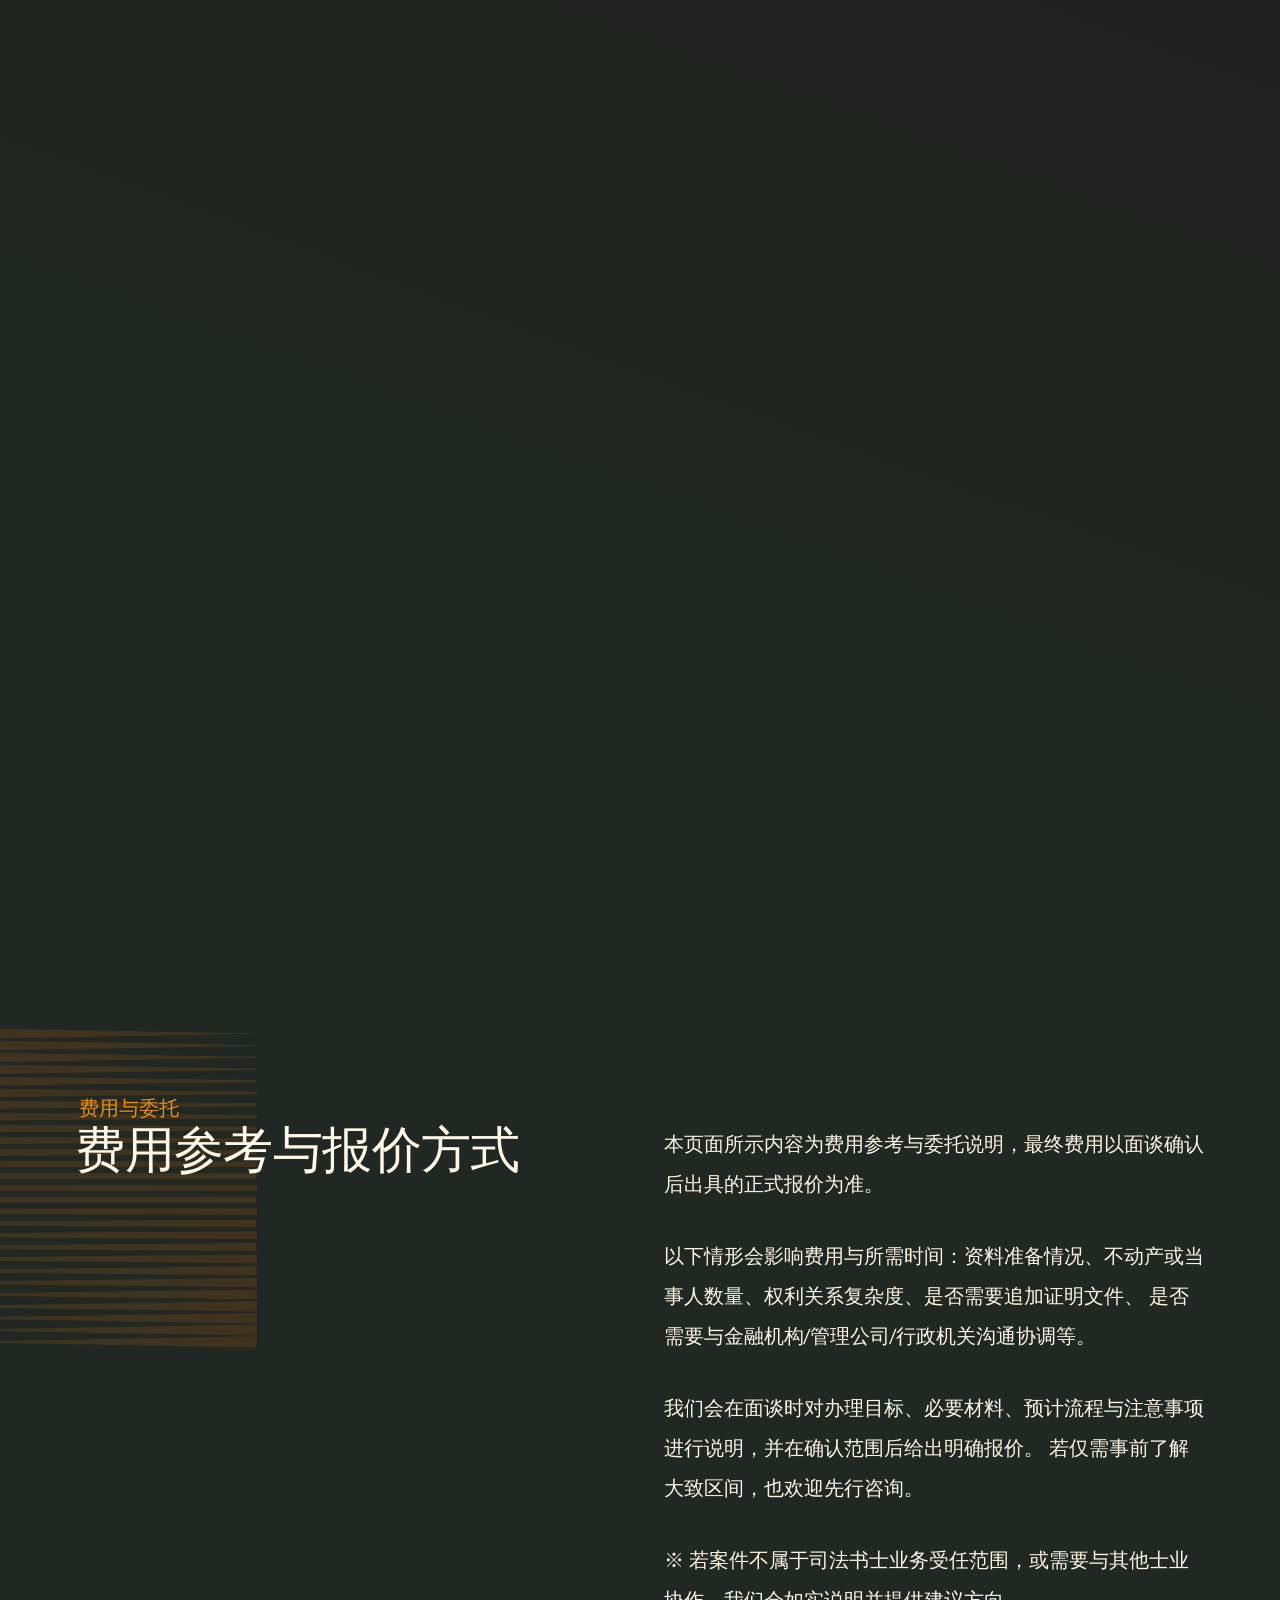
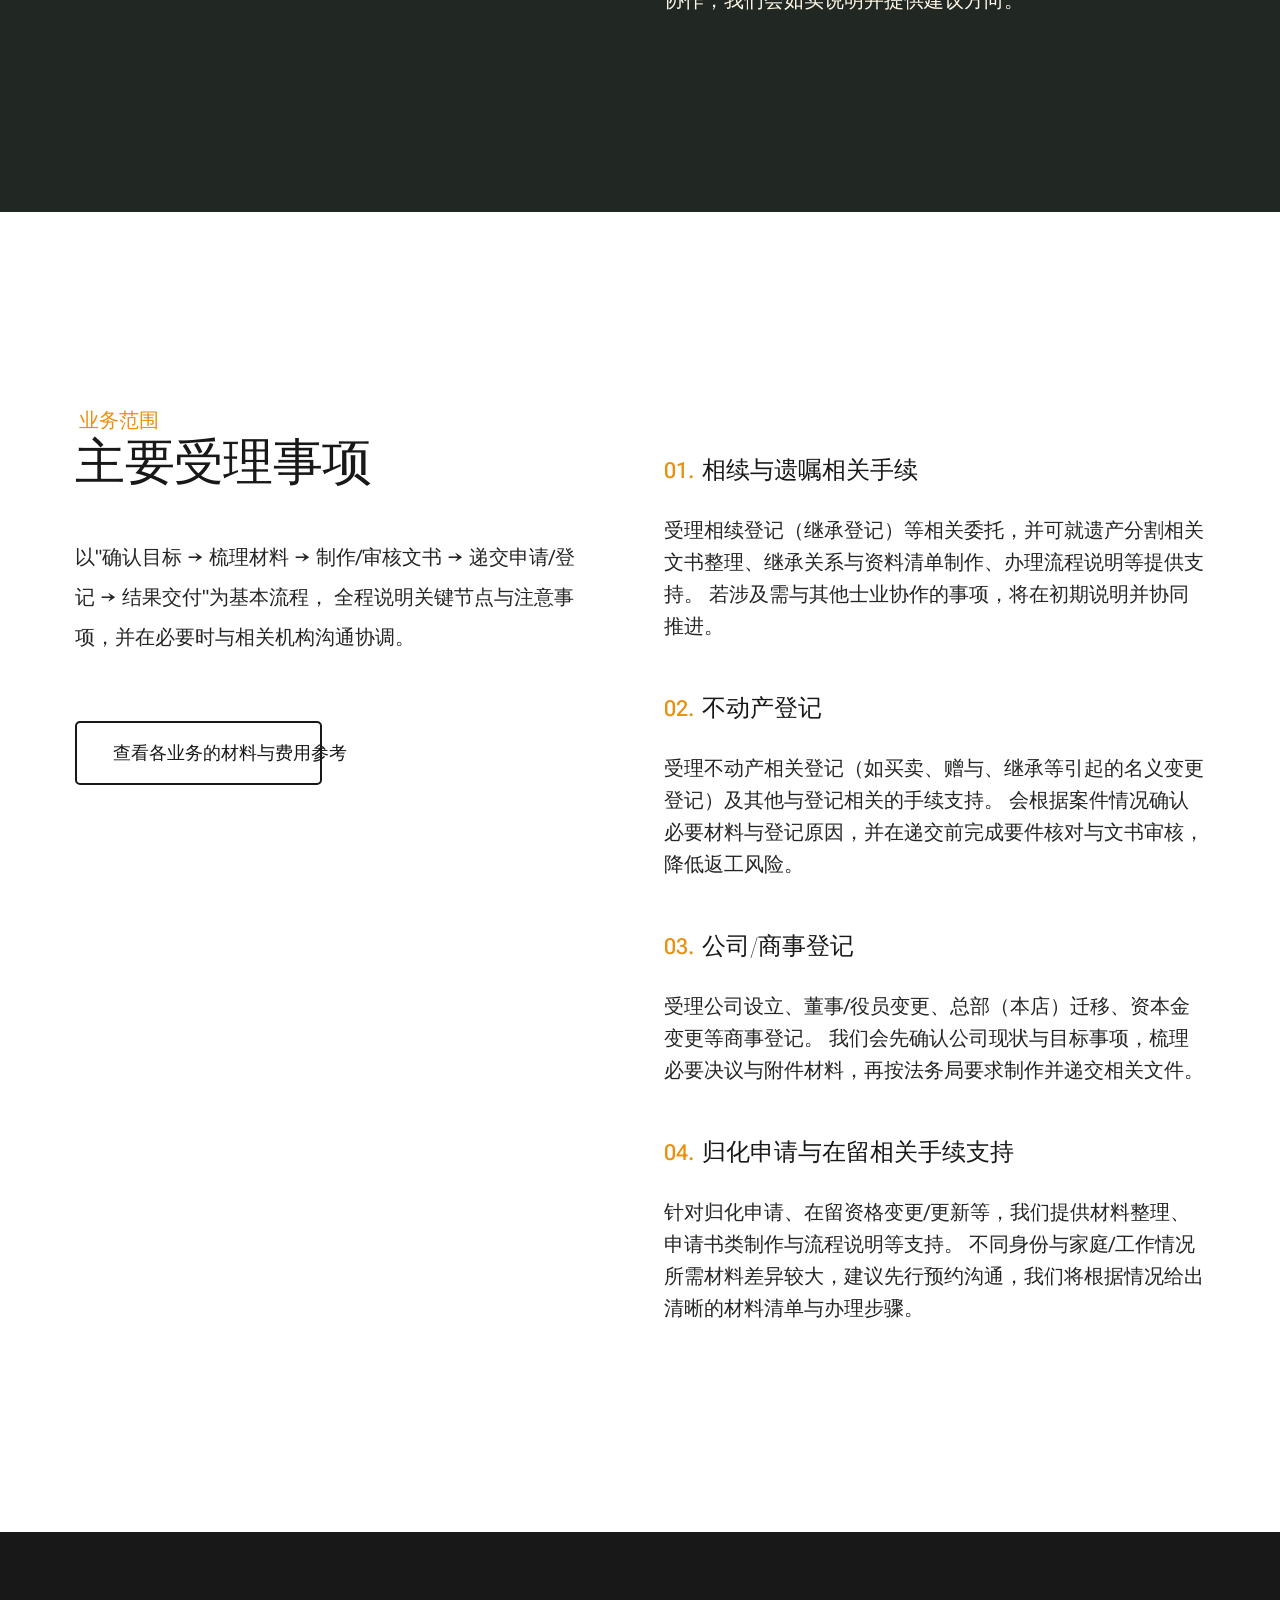
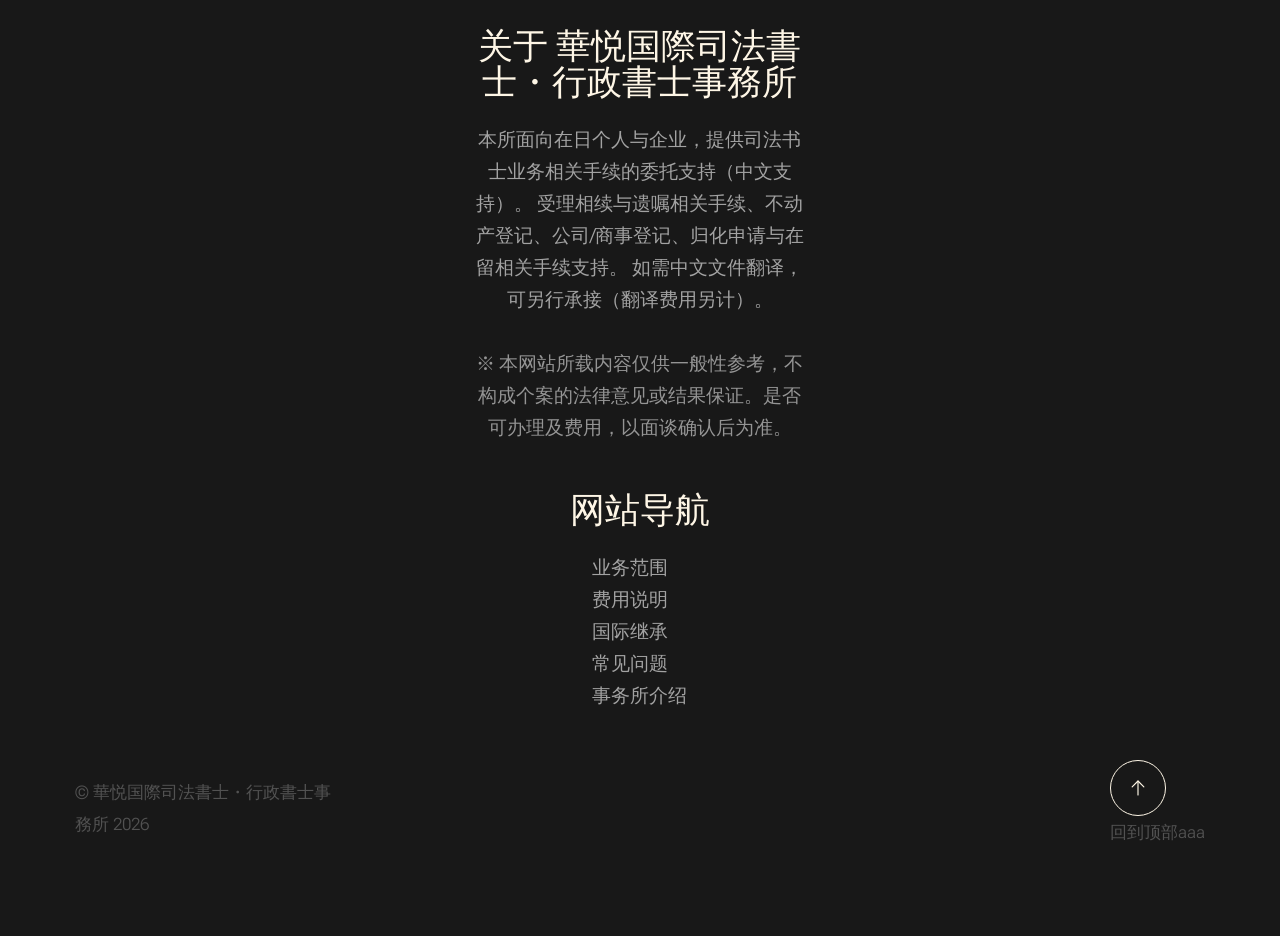
==== commit 772095f3: "111test" ====
--- a/site/index.html
+++ b/site/index.html
@@ -302,7 +302,7 @@
                     <a class="smoothscroll" title="回到顶部" href="#top" aria-label="回到顶部">
                         <svg xmlns="http://www.w3.org/2000/svg" viewBox="0 0 24 24" width="36" height="36" fill="none" stroke="#ffffff" stroke-width="1" stroke-linecap="round" stroke-linejoin="round"><polyline points="17 11 12 6 7 11"></polyline><line x1="12" y1="18" x2="12" y2="6"></line></svg>
                     </a>
-                    <span><span lang="zh">回到顶部</span><span lang="ja">トップへ戻る</span></span>
+                    <span><span lang="zh">回到顶部aaa</span><span lang="ja">トップへ戻る</span></span>
                 </div> <!-- end ss-go-top -->
             </div>
 
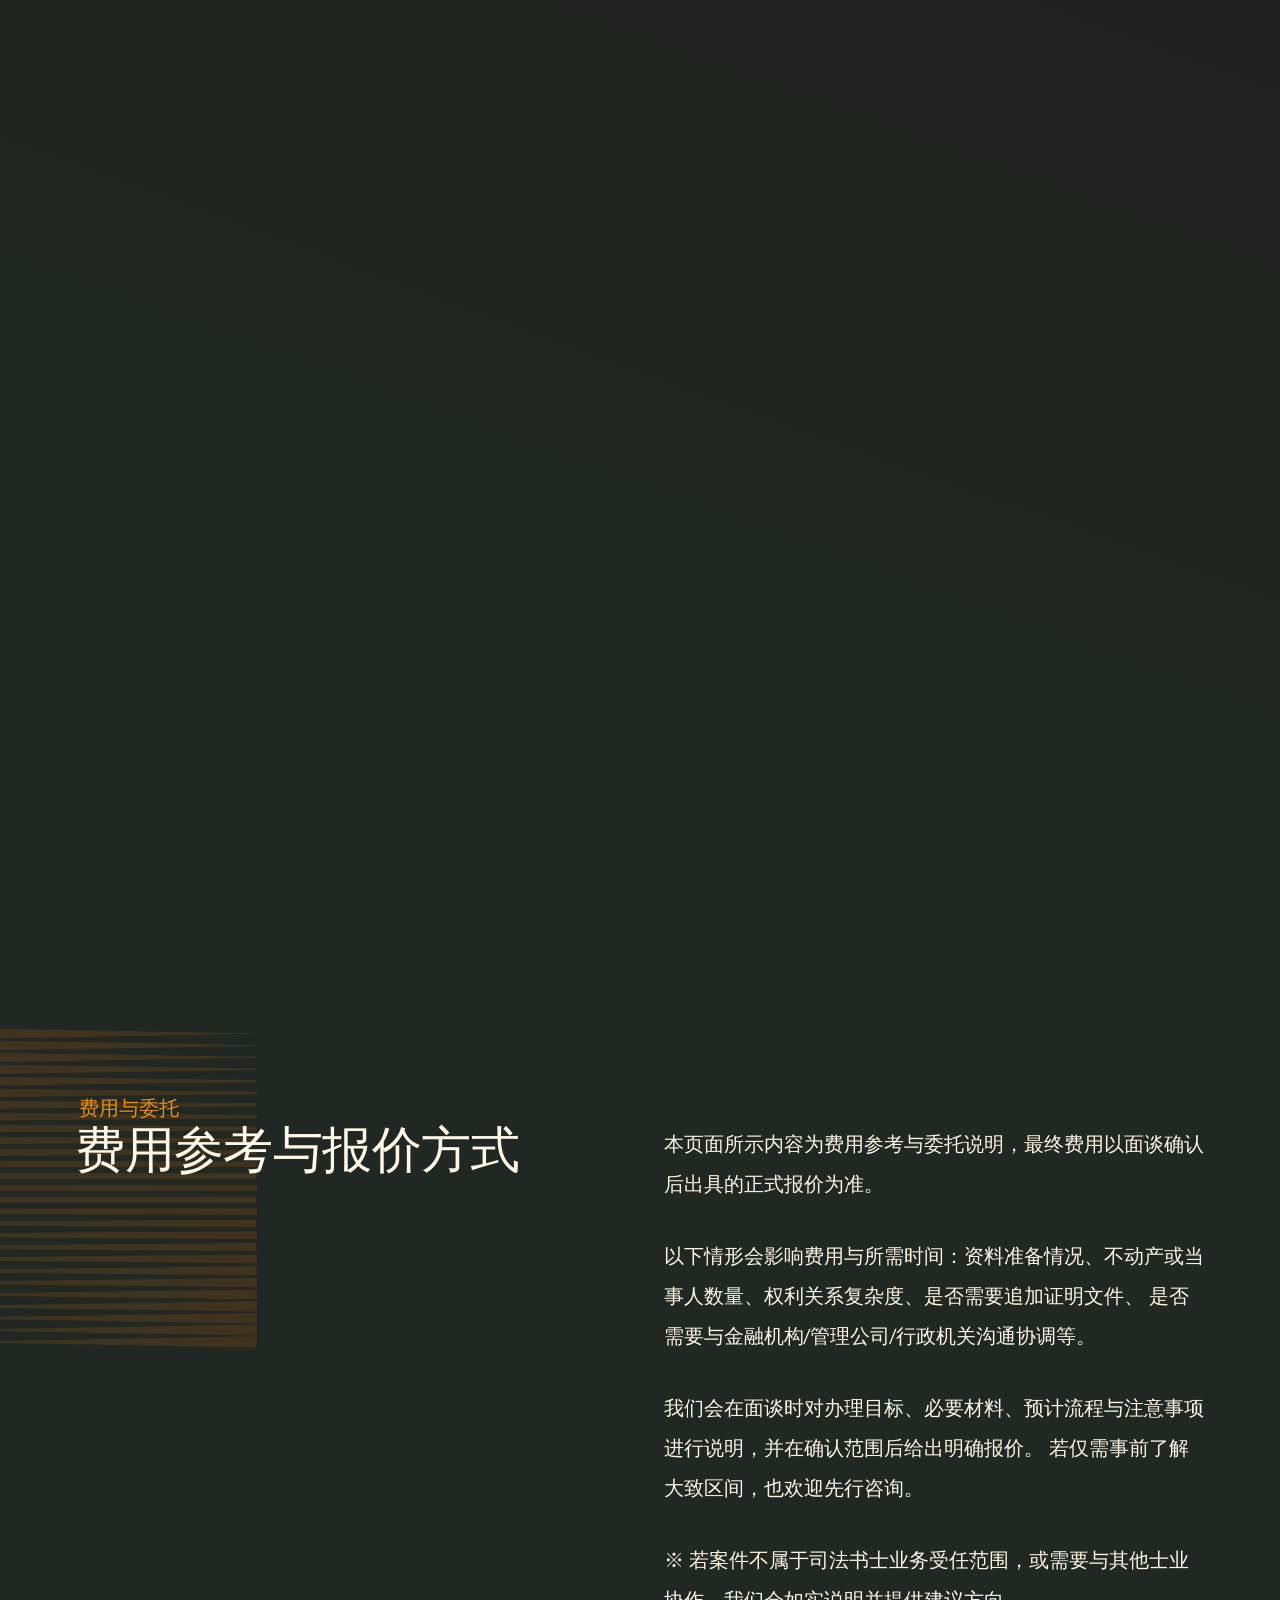
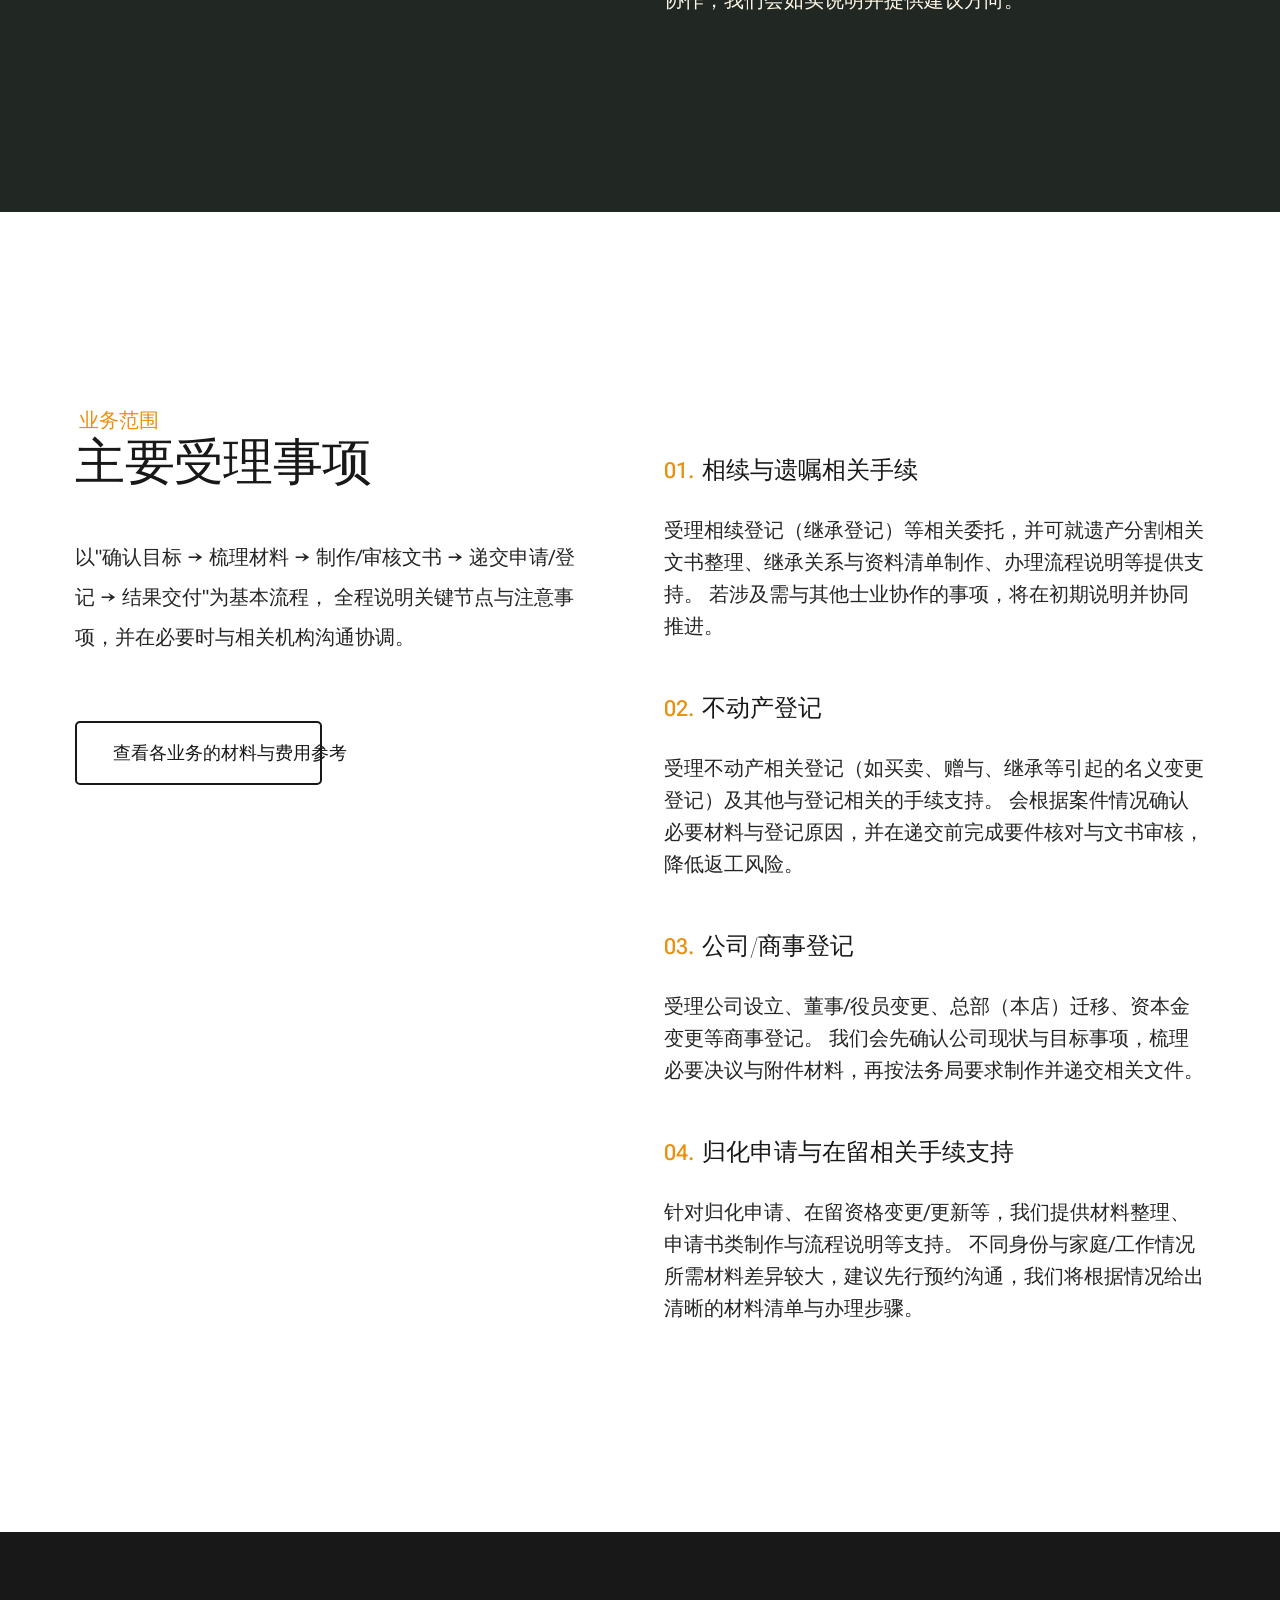
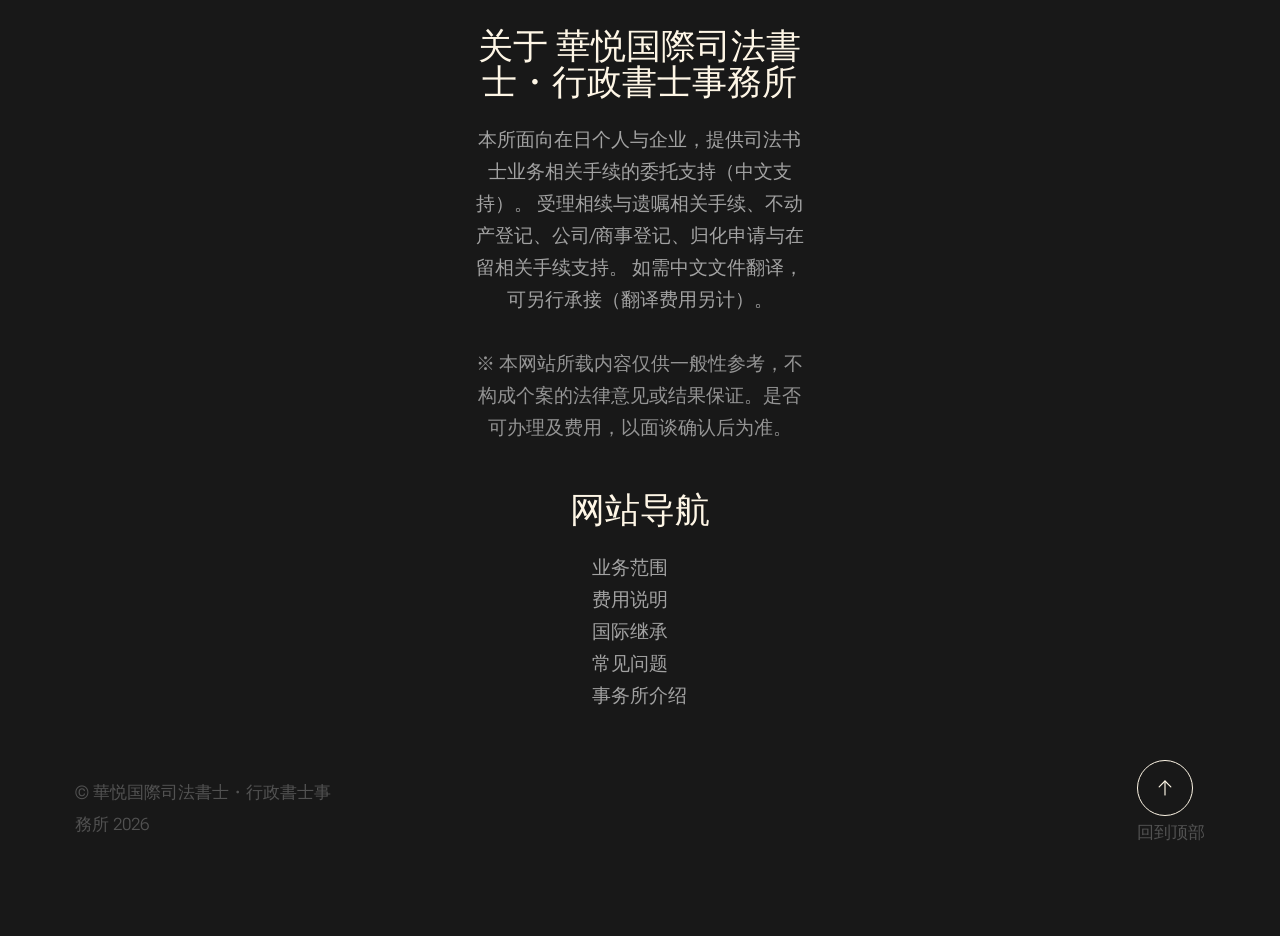
==== commit 90bf2308: "111test discard" ====
--- a/site/index.html
+++ b/site/index.html
@@ -302,7 +302,7 @@
                     <a class="smoothscroll" title="回到顶部" href="#top" aria-label="回到顶部">
                         <svg xmlns="http://www.w3.org/2000/svg" viewBox="0 0 24 24" width="36" height="36" fill="none" stroke="#ffffff" stroke-width="1" stroke-linecap="round" stroke-linejoin="round"><polyline points="17 11 12 6 7 11"></polyline><line x1="12" y1="18" x2="12" y2="6"></line></svg>
                     </a>
-                    <span><span lang="zh">回到顶部aaa</span><span lang="ja">トップへ戻る</span></span>
+                    <span><span lang="zh">回到顶部</span><span lang="ja">トップへ戻る</span></span>
                 </div> <!-- end ss-go-top -->
             </div>
 
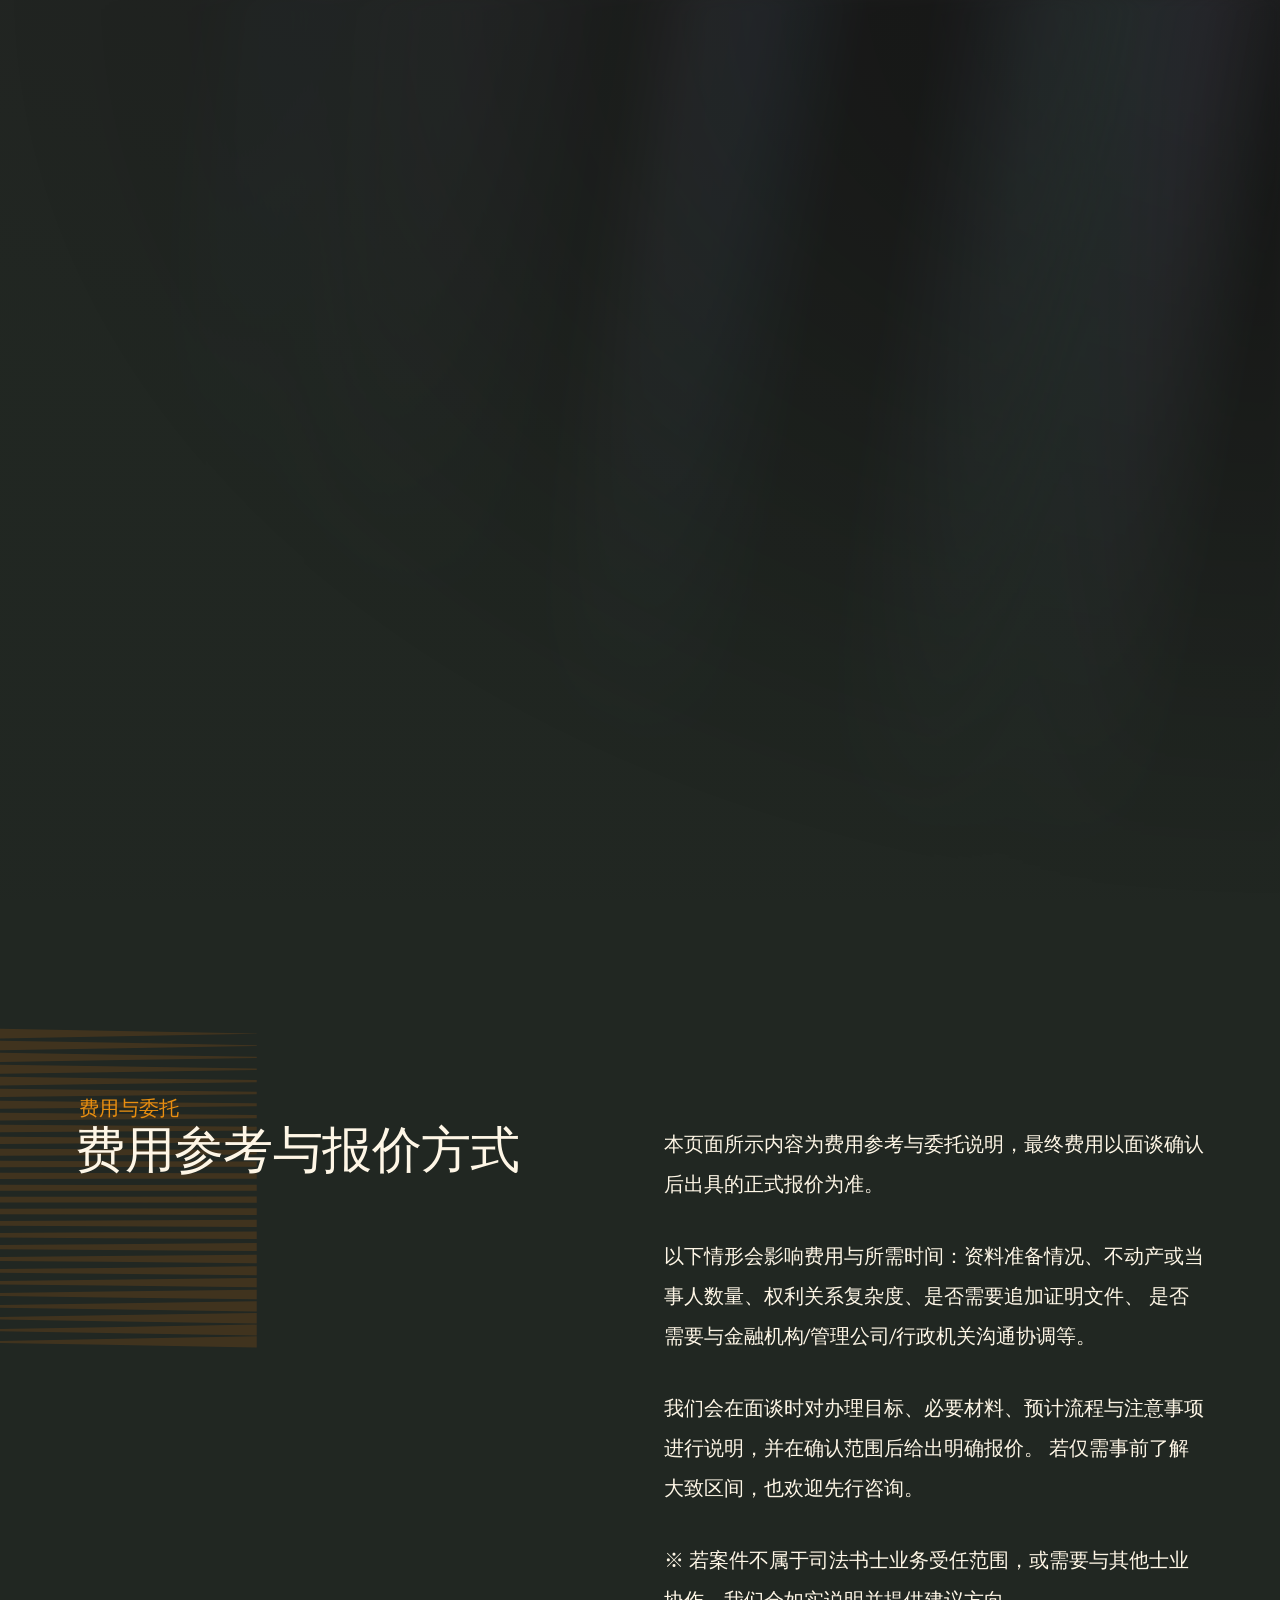
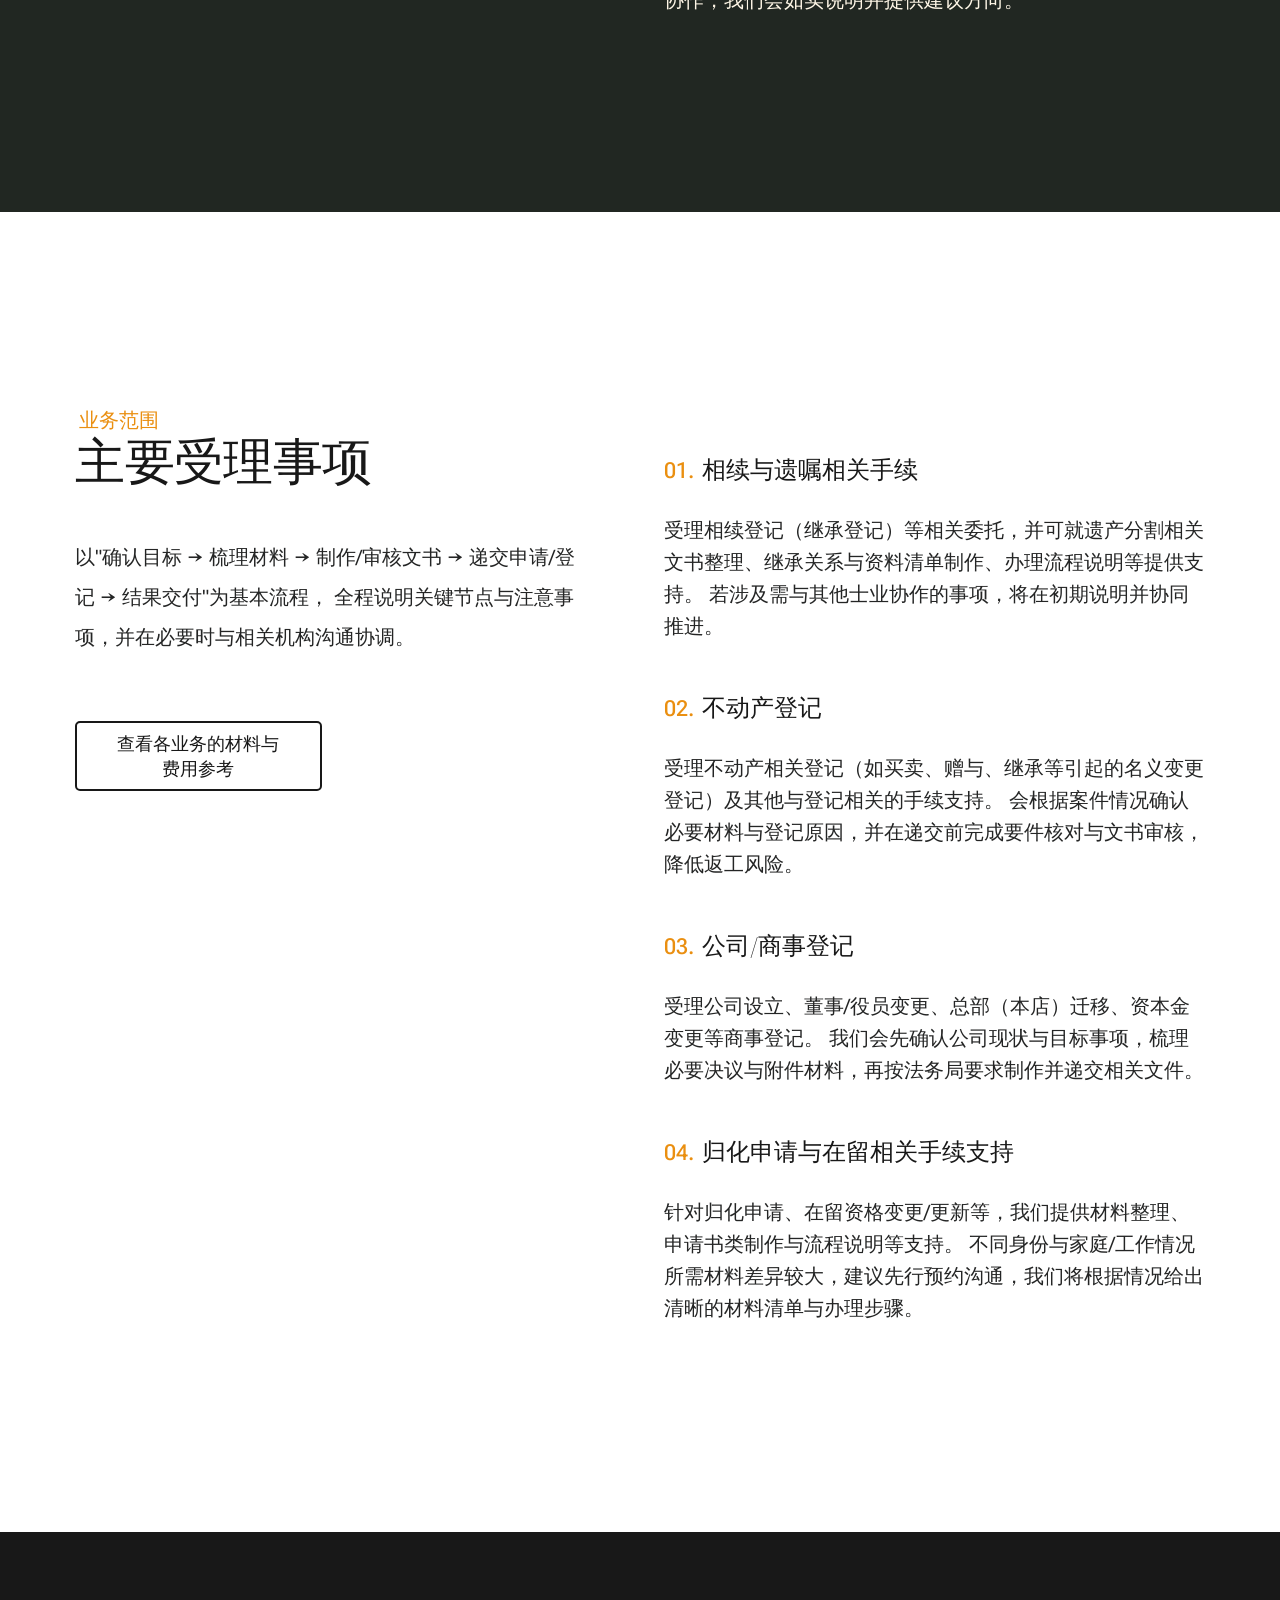
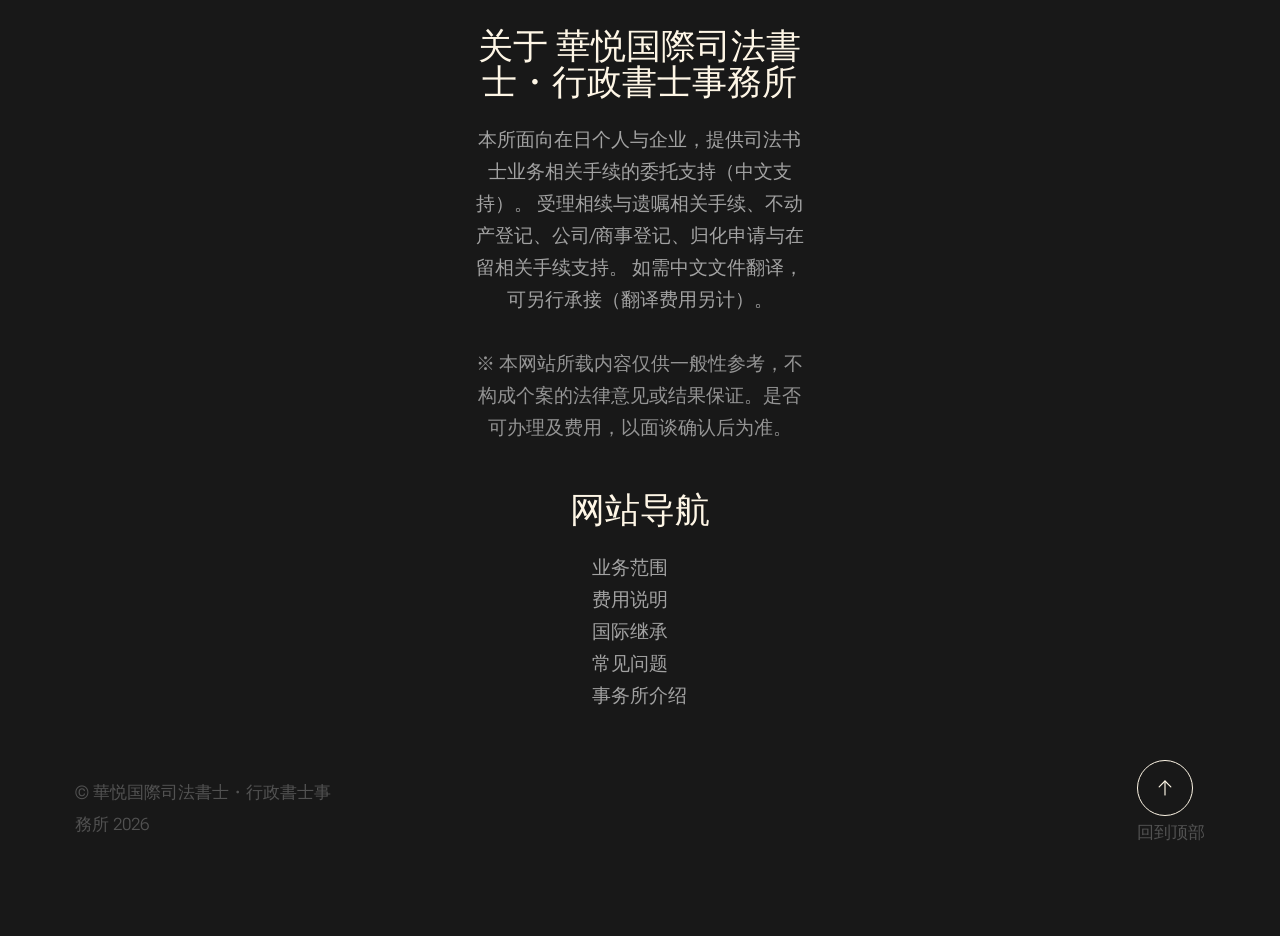
==== commit ddad27a5: "[fix] enhance accessibility and improve button styles across multiple pages" ====
--- a/site/index.html
+++ b/site/index.html
@@ -76,7 +76,13 @@
 
                     <div class="s-header__contact">
                         <a href="#0" class="btn btn--primary s-header__contact-btn" data-open-consult><span lang="zh">立即咨询</span><span lang="ja">ご相談はこちら</span></a>
-                        <button class="lang-switch" type="button"><svg viewBox="0 0 36 36" xmlns="http://www.w3.org/2000/svg"><defs><clipPath id="fc"><circle cx="18" cy="18" r="18"/></clipPath></defs><g clip-path="url(#fc)"><rect x="0" y="0" width="18" height="36" fill="#de2910"/><polygon points="7,6 8.2,9.7 12,9.7 8.9,12 10,15.7 7,13.3 4,15.7 5.1,12 2,9.7 5.8,9.7" fill="#ffde00"/><rect x="18" y="0" width="18" height="36" fill="#fff"/><circle cx="27" cy="18" r="6" fill="#bc002d"/></g></svg></button>
+                        <button class="lang-switch" type="button">
+                            <span class="lang-switch__track">
+                                <span class="lang-switch__thumb"></span>
+                                <span class="lang-switch__label lang-switch__label--zh">ZH</span>
+                                <span class="lang-switch__label lang-switch__label--jp">JP</span>
+                            </span>
+                        </button>
                     </div>
 
                 </nav> <!-- end s-header__nav -->
@@ -92,6 +98,10 @@
             <!-- intro
             ----------------------------------------------- -->
             <section id="intro" class="s-intro">
+
+                <div class="s-intro__aurora-wrap">
+                    <div class="s-intro__aurora"></div>
+                </div>
 
                 <div class="row s-intro__content width-sixteen-col">
 
@@ -115,13 +125,9 @@
                                 <div class="scroll-icon">
                                     <svg xmlns="http://www.w3.org/2000/svg" viewBox="0 0 24 24" width="36" height="36" fill="none" stroke="#97b34a" stroke-width="1" stroke-linecap="round" stroke-linejoin="round"><polyline points="7 13 12 18 17 13"></polyline><line x1="12" y1="18" x2="12" y2="6"></line></svg>
                                 </div>
+                                <span class="marginTop60"><span lang="zh">我们将协助您解决公司设立、继承等身边常见的法律问题。</span><span lang="ja">会社設立・相続など、身近な法律問題の解決をサポートいたします。</span></span>
                             </a>
-                            <!-- <span>我们将协助您解决公司设立、继承等身边常见的法律问题。</span> -->
                         </div> <!-- s-intro__scroll-down -->
-
-                        <div class="s-intro__scroll-down">
-                            <a class="marginTop60"><span lang="zh">我们将协助您解决公司设立、继承等身边常见的法律问题。</span><span lang="ja">会社設立・相続など、身近な法律問題の解決をサポートいたします。</span></a>
-                        </div>
 
                     </div> <!-- s-intro__content-inner -->
 
@@ -310,10 +316,22 @@
 
     </div> <!-- end page-wrap -->
 
+    <!-- consult dialog
+    ================================================== -->
+    <dialog id="consult-dialog" class="consult-dialog">
+      <div class="consult-dialog__inner">
+        <button class="consult-dialog__close" type="button" aria-label="关闭" data-close-consult>×</button>
+        <div class="consult-dialog__qr">
+          <img src="assets/images/qr/wechat-line.jpg" alt="咨询二维码">
+        </div>
+      </div>
+    </dialog>
+
     <!-- Java Script
     ================================================== -->
     <script src="js/plugins.js"></script>
     <script src="js/main.js"></script>
+    <script src="js/consult-dialog.js"></script>
     <script src="js/i18n-switch.js"></script>
 
 </body>
--- a/site/css/styles.css
+++ b/site/css/styles.css
@@ -2233,6 +2233,16 @@
 button.u-fullwidth {
 	width       : 100%;
 	margin-right: 0;
+	height      : auto;
+	min-height  : var(--vspace-btn);
+	padding-top : 0.8rem;
+	padding-bottom: 0.8rem;
+	line-height : 1.4;
+	white-space : normal;
+	display     : flex;
+	align-items : center;
+	justify-content: center;
+	text-align  : center;
 }
 
 .btn--small,
@@ -3284,8 +3294,52 @@
 
 /* header contact button
  */
-.s-header__contact-btn {
+.btn.s-header__contact-btn {
 	margin: 0;
+	display: flex;
+	align-items: center;
+	justify-content: center;
+	position: relative;
+	overflow: hidden;
+	background: #ffffff !important;
+	border: 1px solid rgba(0, 0, 0, 0.15) !important;
+	color: #000000 !important;
+	transition: color 0.3s ease-in-out;
+	z-index: 1;
+	height: 38px;
+	line-height: 36px;
+	padding: 0 2rem;
+	font-size: 1.3rem;
+	border-radius: 9999px;
+}
+
+.s-header__contact-btn::before {
+	content: "";
+	position: absolute;
+	bottom: 0;
+	left: 0;
+	width: 192px;
+	height: 192px;
+	border-radius: 50%;
+	background-color: var(--color-btn-primary);
+	transform: translate(-100%, 100%) rotate(-40deg);
+	transition: transform 0.5s ease-out;
+	margin-bottom: 36px;
+	margin-left: 36px;
+	z-index: -1;
+}
+
+.s-header__contact-btn:hover::before {
+	transform: translate(0, 0) rotate(-40deg);
+	margin-left: 0;
+	margin-bottom: 128px;
+}
+
+.btn.s-header__contact-btn:hover,
+.btn.s-header__contact-btn:focus {
+	background: #ffffff !important;
+	border-color: rgba(0, 0, 0, 0.15) !important;
+	color: #000000 !important;
 }
 
 /* --------------------------------------------------------------------
@@ -3304,7 +3358,7 @@
 	right               : calc(var(--gutter) * 2);
 }
 
-.s-header__menu-toggle span {
+.s-header__menu-toggle > span {
 	display         : block;
 	background-color: var(--color-3);
 	width           : var(--toggle-line-width);
@@ -3321,8 +3375,12 @@
 	left            : auto;
 }
 
-.s-header__menu-toggle span::before,
-.s-header__menu-toggle span::after {
+.s-header__menu-toggle > span span {
+	display: none;
+}
+
+.s-header__menu-toggle > span::before,
+.s-header__menu-toggle > span::after {
 	content         : "";
 	width           : 100%;
 	height          : 100%;
@@ -3332,32 +3390,32 @@
 	left            : 0;
 }
 
-.s-header__menu-toggle span::before {
+.s-header__menu-toggle > span::before {
 	top: -10px;
 }
 
-.s-header__menu-toggle span::after {
+.s-header__menu-toggle > span::after {
 	bottom: -10px;
 }
 
 /* is clicked 
  */
-.s-header__menu-toggle.is-clicked span {
+.s-header__menu-toggle.is-clicked > span {
 	background-color: rgba(255, 255, 255, 0);
 	transition      : all 0.1s;
 }
 
-.s-header__menu-toggle.is-clicked span::before,
-.s-header__menu-toggle.is-clicked span::after {
+.s-header__menu-toggle.is-clicked > span::before,
+.s-header__menu-toggle.is-clicked > span::after {
 	background-color: var(--color-3);
 }
 
-.s-header__menu-toggle.is-clicked span::before {
+.s-header__menu-toggle.is-clicked > span::before {
 	top      : 0;
 	transform: rotate(135deg);
 }
 
-.s-header__menu-toggle.is-clicked span::after {
+.s-header__menu-toggle.is-clicked > span::after {
 	bottom   : 0;
 	transform: rotate(225deg);
 }
@@ -3617,6 +3675,91 @@
 }
 
 /* --------------------------------------------------------------------
+ * ## intro aurora background
+ * -------------------------------------------------------------------- */
+.s-intro__aurora-wrap {
+	position      : absolute;
+	top           : 0;
+	left          : 0;
+	width         : 100%;
+	height        : 100%;
+	overflow      : hidden;
+	z-index       : 1;
+	pointer-events: none;
+}
+
+.s-intro__aurora {
+	--aurora-dark  : hsl(130deg, 8%, 18%);
+	--aurora-blue   : hsla(217, 60%, 45%, 0.25);
+	--aurora-indigo : hsla(230, 50%, 55%, 0.2);
+	--aurora-violet : hsla(260, 40%, 50%, 0.15);
+	--aurora-teal   : hsla(180, 40%, 40%, 0.15);
+
+	position       : absolute;
+	inset          : -10px;
+	opacity        : 0.35;
+	filter         : blur(10px);
+	will-change    : transform;
+
+	background-image:
+		repeating-linear-gradient(
+			100deg,
+			var(--aurora-dark) 0%,
+			var(--aurora-dark) 7%,
+			transparent 10%,
+			transparent 12%,
+			var(--aurora-dark) 16%
+		),
+		repeating-linear-gradient(
+			100deg,
+			var(--aurora-blue) 10%,
+			var(--aurora-indigo) 15%,
+			var(--aurora-teal) 20%,
+			var(--aurora-violet) 25%,
+			var(--aurora-blue) 30%
+		);
+	background-size    : 300% 200%;
+	background-position: 50% 50%, 50% 50%;
+
+	-webkit-mask-image: radial-gradient(ellipse at 100% 0%, black 10%, transparent 70%);
+	mask-image        : radial-gradient(ellipse at 100% 0%, black 10%, transparent 70%);
+
+	animation: aurora 60s linear infinite;
+}
+
+.s-intro__aurora::after {
+	content            : "";
+	position           : absolute;
+	inset              : 0;
+	background-image   :
+		repeating-linear-gradient(
+			100deg,
+			var(--aurora-dark) 0%,
+			var(--aurora-dark) 7%,
+			transparent 10%,
+			transparent 12%,
+			var(--aurora-dark) 16%
+		),
+		repeating-linear-gradient(
+			100deg,
+			var(--aurora-blue) 10%,
+			var(--aurora-indigo) 15%,
+			var(--aurora-teal) 20%,
+			var(--aurora-violet) 25%,
+			var(--aurora-blue) 30%
+		);
+	background-size    : 200% 100%;
+	background-attachment: fixed;
+	mix-blend-mode     : difference;
+	animation          : aurora 60s linear infinite;
+}
+
+@keyframes aurora {
+	from { background-position: 50% 50%, 50% 50%; }
+	to   { background-position: 350% 50%, 350% 50%; }
+}
+
+/* --------------------------------------------------------------------
  * ## intro content
  * -------------------------------------------------------------------- */
 .s-intro__content {
@@ -3757,8 +3900,11 @@
 	display        : flex;
 	justify-content: center;
 	align-items    : center;
-	height         : var(--vspace-1_5);
-	width          : var(--vspace-1_5);
+	min-height     : 72px;
+	max-height     : 72px;
+	min-width      : 72px;
+	max-width      : 72px;
+	flex-shrink    : 0;
 	border-radius  : 50%;
 	border         : 1px solid var(--color-1);
 	margin-right   : var(--vspace-0_5);
@@ -3962,8 +4108,25 @@
 		margin-left: var(--vspace-0_25);
 	}
 
-	.s-intro__scroll-down span {
+	.s-intro__scroll-down {
+		grid-column-end: span 8;
+	}
+
+	.s-intro__scroll-down a {
+		flex-direction: column;
+		align-items   : flex-start;
+		display       : flex;
+		width         : 100%;
+	}
+
+	.s-intro__scroll-down a > span:not(.marginTop60) {
 		display: none;
+	}
+
+	.s-intro__scroll-down .marginTop60 {
+		font-size  : 1.4rem;
+		line-height: 1.6;
+		margin-top : 12px;
 	}
 }
 
@@ -4799,7 +4962,7 @@
 .s-header__contact {
 	display: flex;
 	align-items: center;
-	gap: 1rem;
+	gap: 1.6rem;
 }
 
 .lang-switch {
@@ -4807,24 +4970,88 @@
 	background: none;
 	border: none;
 	padding: 0;
-	width: 36px;
-	height: 36px;
+	margin: 0;
+	height: auto;
+	line-height: normal;
+	flex-shrink: 0;
+	outline: none;
+	-webkit-tap-highlight-color: transparent;
+}
+
+.lang-switch:focus,
+.lang-switch:active,
+.lang-switch:hover {
+	background: none;
+	outline: none;
+	box-shadow: none;
+}
+
+.lang-switch__track {
+	display: flex;
+	align-items: center;
+	justify-content: space-between;
+	position: relative;
+	width: 64px;
+	height: 32px;
+	padding: 4px;
+	border-radius: 9999px;
+	background-color: #09090b;
+	border: 1px solid #27272a;
+	transition: background-color 0.3s, border-color 0.3s;
+	box-sizing: border-box;
+}
+
+html[lang="ja"] .lang-switch__track {
+	background-color: #ffffff;
+	border-color: #e4e4e7;
+}
+
+.lang-switch__thumb {
+	position: absolute;
+	top: 3px;
+	left: 3px;
+	width: 24px;
+	height: 24px;
 	border-radius: 50%;
-	overflow: hidden;
-	flex-shrink: 0;
-	transition: transform 0.2s, box-shadow 0.2s;
-	box-shadow: 0 1px 3px rgba(0, 0, 0, 0.2);
-}
-
-.lang-switch:hover {
-	transform: scale(1.1);
+	background-color: #27272a;
+	transition: transform 0.3s, background-color 0.3s;
+}
+
+html[lang="ja"] .lang-switch__thumb {
+	transform: translateX(32px);
+	background-color: #e5e5e5;
+}
+
+.lang-switch__label {
+	position: relative;
+	z-index: 1;
+	width: 24px;
+	text-align: center;
+	font-size: 1.1rem;
+	font-weight: 600;
+	line-height: 24px;
+	transition: color 0.3s;
+	pointer-events: none;
+}
+
+.lang-switch__label--zh {
+	color: #ffffff;
+}
+
+.lang-switch__label--jp {
+	color: #6b7280;
+}
+
+html[lang="ja"] .lang-switch__label--zh {
+	color: #6b7280;
+}
+
+html[lang="ja"] .lang-switch__label--jp {
+	color: #000000;
+}
+
+.lang-switch:hover .lang-switch__track {
 	box-shadow: 0 2px 6px rgba(0, 0, 0, 0.3);
-}
-
-.lang-switch svg {
-	display: block;
-	width: 100%;
-	height: 100%;
 }
 
 /* -------------------------------------------------------------------
